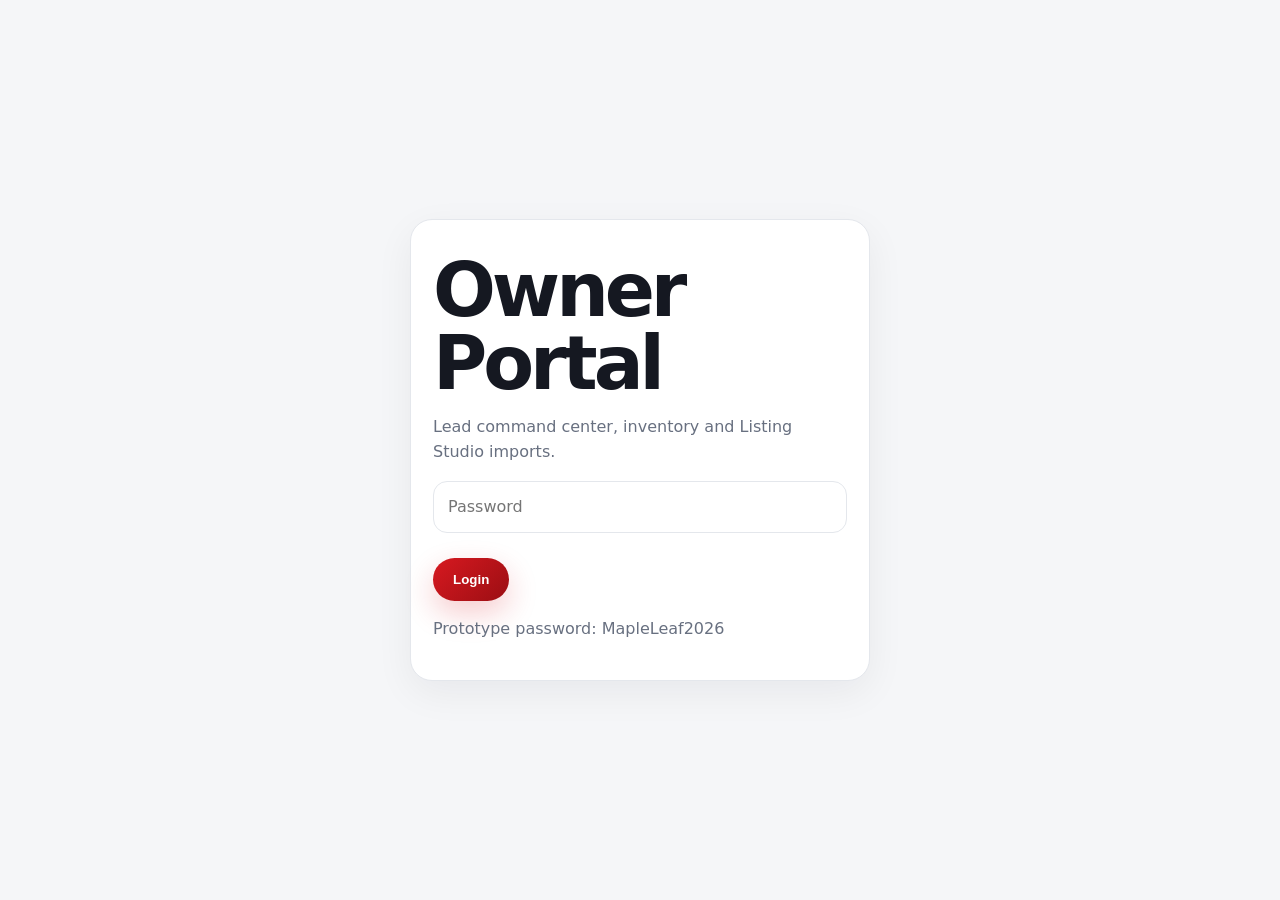
==== admin/index.html @ db5c76f6 "Add files via upload" ====
<!doctype html><html><head><meta name="viewport" content="width=device-width,initial-scale=1"><title>Admin Login</title><link rel="stylesheet" href="../assets/css/styles.css"></head><body><div class="admin-login"><form id="loginForm" class="card" style="width:min(460px,92vw)"><h1>Owner Portal</h1><p class="muted">Lead command center, inventory and Listing Studio imports.</p><input id="password" type="password" placeholder="Password"><br><br><button class="btn">Login</button><p id="msg" class="muted"></p><p class="muted">Prototype password: MapleLeaf2026</p></form></div><script src="../assets/js/admin.js"></script></body></html>
---- assets/css/styles.css ----
:root{--red:#d71920;--red2:#ff4148;--bg:#f5f6f8;--dark:#08090d;--ink:#151821;--muted:#687080;--card:#fff;--line:#e4e7ec;--soft:#f0f2f5;--radius:22px;--shadow:0 20px 60px rgba(16,24,40,.12)}
*{box-sizing:border-box}html{scroll-behavior:smooth}body{margin:0;font-family:Inter,system-ui,-apple-system,Segoe UI,Roboto,Arial,sans-serif;background:var(--bg);color:var(--ink);line-height:1.55}a{text-decoration:none;color:inherit}img{max-width:100%;display:block}.container{width:min(1180px,92vw);margin:auto}
.nav{position:sticky;top:0;z-index:50;background:rgba(255,255,255,.9);backdrop-filter:blur(14px);border-bottom:1px solid var(--line)}.nav-inner{display:flex;align-items:center;justify-content:space-between;gap:18px;padding:12px 0}.brand{display:flex;align-items:center;gap:12px}.brand img{width:56px;height:56px;object-fit:cover;border-radius:15px}.brand strong{font-size:14px;letter-spacing:.12em;text-transform:uppercase}.nav-links{display:flex;align-items:center;gap:18px;font-size:14px;color:#4b5563}.nav-links a:hover{color:var(--red)}.menu{display:none;border:1px solid var(--line);background:white;border-radius:12px;padding:10px 14px}
.btn{display:inline-flex;align-items:center;justify-content:center;gap:8px;border:none;border-radius:999px;background:linear-gradient(135deg,var(--red),#9b0e13);color:white;font-weight:900;padding:14px 20px;box-shadow:0 12px 30px rgba(215,25,32,.22);cursor:pointer}.btn.secondary{background:#111827;box-shadow:none}.btn.light{background:white;color:#111;border:1px solid var(--line);box-shadow:none}.btn.small{padding:9px 13px;font-size:13px}
.hero{background:linear-gradient(135deg,#fff 0%,#f4f6fa 45%,#101218 45%,#050608 100%);padding:56px 0 44px;overflow:hidden}.hero-grid{display:grid;grid-template-columns:1fr 1.12fr;gap:38px;align-items:center}.eyebrow{color:var(--red);font-weight:950;letter-spacing:.16em;text-transform:uppercase;font-size:12px}h1{font-size:clamp(40px,6vw,74px);line-height:.98;margin:12px 0 16px;letter-spacing:-.055em}h2{font-size:clamp(30px,4vw,50px);line-height:1.06;margin:0 0 14px;letter-spacing:-.04em}h3{font-size:21px;margin:0 0 8px}.lead{font-size:clamp(17px,2vw,21px);color:#4b5563}.hero .lead{max-width:620px}.muted{color:var(--muted)}
.search-card{background:white;border:1px solid var(--line);border-radius:28px;padding:18px;box-shadow:var(--shadow);margin-top:24px}.search-row{display:grid;grid-template-columns:1fr 1fr auto;gap:10px}.search-row input,.search-row select,input,select,textarea{width:100%;border:1px solid var(--line);border-radius:14px;padding:13px 14px;font:inherit;background:white;color:#111;outline:none}.search-row input:focus,input:focus,select:focus,textarea:focus{border-color:var(--red);box-shadow:0 0 0 4px rgba(215,25,32,.1)}
.hero-carousel{position:relative;background:#101218;border-radius:34px;padding:18px;box-shadow:var(--shadow);color:white}.carousel-track{display:flex;gap:16px;overflow-x:auto;scroll-snap-type:x mandatory;padding-bottom:8px}.carousel-track::-webkit-scrollbar{height:6px}.carousel-track::-webkit-scrollbar-thumb{background:#4b5563;border-radius:99px}.hero-car{min-width:78%;scroll-snap-align:start;background:#181c25;border-radius:26px;overflow:hidden}.hero-car img{width:100%;height:320px;object-fit:cover}.hero-car-body{padding:18px}.price{font-size:25px;font-weight:950}.pill{display:inline-flex;align-items:center;border-radius:999px;background:rgba(215,25,32,.1);color:var(--red);border:1px solid rgba(215,25,32,.2);padding:6px 10px;font-size:12px;font-weight:900}.hero-carousel .pill{background:rgba(255,255,255,.1);border-color:rgba(255,255,255,.16);color:#fff}
.section{padding:70px 0}.section-head{display:flex;justify-content:space-between;gap:20px;align-items:end;margin-bottom:22px}.grid-3{display:grid;grid-template-columns:repeat(3,1fr);gap:18px}.grid-4{display:grid;grid-template-columns:repeat(4,1fr);gap:16px}.grid-2{display:grid;grid-template-columns:repeat(2,1fr);gap:20px}.card{background:white;border:1px solid var(--line);border-radius:var(--radius);padding:22px;box-shadow:0 12px 38px rgba(16,24,40,.06)}.card:hover{transform:translateY(-3px);transition:.22s;border-color:#f4b4b8}.icon{width:46px;height:46px;border-radius:15px;background:#fff1f2;color:var(--red);display:grid;place-items:center;font-weight:950;margin-bottom:14px}
.inventory-carousel{display:flex;gap:18px;overflow-x:auto;scroll-snap-type:x mandatory;padding:4px 0 16px}.inventory-card{min-width:310px;max-width:310px;scroll-snap-align:start;padding:0;overflow:hidden}.inventory-card img{height:190px;width:100%;object-fit:cover}.vehicle-body{padding:18px}.filters{display:grid;grid-template-columns:2fr repeat(4,1fr);gap:12px;margin:22px 0}.vehicle-grid{display:grid;grid-template-columns:repeat(3,1fr);gap:20px}
.approval-band{background:#0b0d12;color:white;border-radius:34px;padding:34px;display:grid;grid-template-columns:1.1fr .9fr;gap:24px;align-items:center}.approval-band .lead{color:#d6d9df}.check-list{display:grid;grid-template-columns:repeat(2,1fr);gap:10px}.check{background:rgba(255,255,255,.07);border:1px solid rgba(255,255,255,.12);padding:12px;border-radius:14px}.check:before{content:"✓";color:#4ade80;margin-right:8px;font-weight:900}
.form-card{max-width:840px;margin:28px auto;background:white}.progress{height:9px;border-radius:99px;background:#eef0f3;overflow:hidden}.progress span{display:block;height:100%;width:0;background:linear-gradient(90deg,var(--red),#ff7b81);transition:.25s}.step{display:none}.step.active{display:block}.option-grid{display:grid;grid-template-columns:repeat(2,1fr);gap:12px;margin:18px 0}.option{border:1px solid var(--line);border-radius:16px;padding:15px;cursor:pointer;background:white;font-weight:800}.option.selected{border-color:var(--red);background:#fff1f2;color:var(--red)}
.footer{background:#08090d;color:#d6d9df;padding:40px 0}.footer a{color:white}.seo-hidden{position:absolute!important;width:1px!important;height:1px!important;margin:-1px!important;overflow:hidden!important;clip:rect(0,0,0,0)!important;white-space:nowrap!important}
.admin-shell{display:grid;grid-template-columns:270px 1fr;min-height:100vh;background:#f5f6f8}.sidebar{background:#08090d;color:white;padding:24px;position:sticky;top:0;height:100vh}.main{padding:28px}.tabs{display:flex;gap:10px;flex-wrap:wrap;margin:18px 0}.tab{border:1px solid var(--line);background:white;border-radius:999px;padding:10px 14px;cursor:pointer}.tab.active{background:#111827;color:white}.admin-section{display:none}.admin-section.active{display:block}.table{width:100%;border-collapse:collapse;background:white;border-radius:18px;overflow:hidden}.table th,.table td{padding:12px;border-bottom:1px solid var(--line);text-align:left}.table th{font-size:12px;text-transform:uppercase;color:var(--muted)}.kanban{display:grid;grid-template-columns:repeat(4,1fr);gap:14px}.lane{background:white;border:1px solid var(--line);border-radius:18px;padding:14px;min-height:180px}.lead-mini{background:#f6f7f9;border:1px solid var(--line);border-radius:14px;padding:10px;margin:10px 0}.upload-box{border:1px dashed #cbd5e1;border-radius:16px;padding:16px;background:#f8fafc}.media-grid{display:grid;grid-template-columns:repeat(4,1fr);gap:14px}.media-item{background:white;border:1px solid var(--line);border-radius:16px;padding:10px}.media-item img{width:100%;aspect-ratio:1/1;object-fit:cover;border-radius:12px}.admin-login{min-height:100vh;display:grid;place-items:center;padding:30px}
@media(max-width:980px){.hero{background:linear-gradient(180deg,#fff,#f5f6f8)}.hero-grid,.approval-band,.grid-2,.grid-3,.grid-4,.vehicle-grid{grid-template-columns:1fr}.filters,.search-row{grid-template-columns:1fr}.kanban{grid-template-columns:1fr}.media-grid{grid-template-columns:repeat(2,1fr)}.admin-shell{grid-template-columns:1fr}.sidebar{height:auto;position:relative}.nav-links{display:none;position:absolute;top:82px;left:4vw;right:4vw;background:white;border:1px solid var(--line);border-radius:20px;padding:18px;flex-direction:column;align-items:flex-start}.nav-links.open{display:flex}.menu{display:block}.hero-car{min-width:88%}}
@media(max-width:560px){.check-list,.option-grid{grid-template-columns:1fr}.media-grid{grid-template-columns:1fr}h1{font-size:40px}}
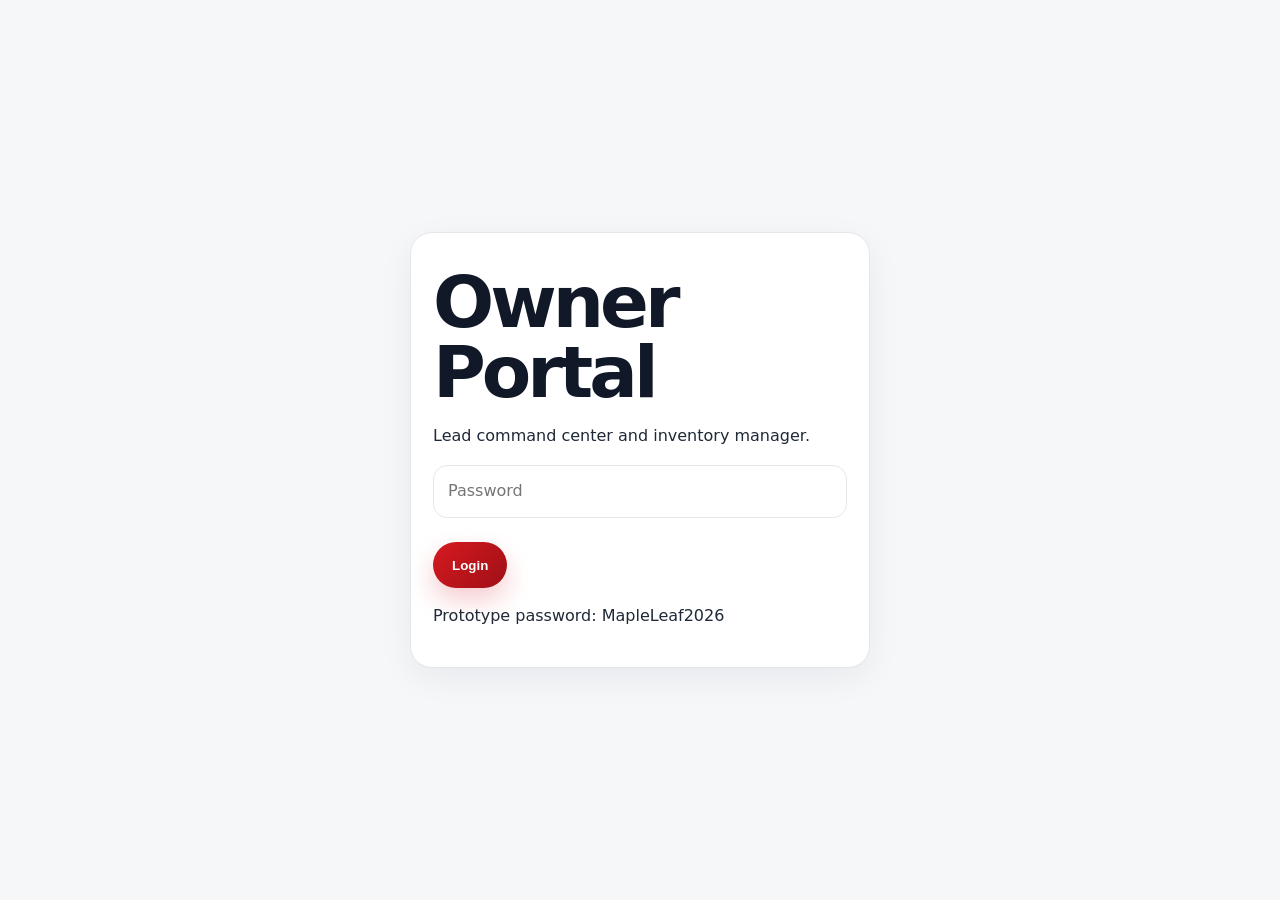
==== commit 050688b6: "Add files via upload" ====
--- a/admin/index.html
+++ b/admin/index.html
@@ -1 +1 @@
-<!doctype html><html><head><meta name="viewport" content="width=device-width,initial-scale=1"><title>Admin Login</title><link rel="stylesheet" href="../assets/css/styles.css"></head><body><div class="admin-login"><form id="loginForm" class="card" style="width:min(460px,92vw)"><h1>Owner Portal</h1><p class="muted">Lead command center, inventory and Listing Studio imports.</p><input id="password" type="password" placeholder="Password"><br><br><button class="btn">Login</button><p id="msg" class="muted"></p><p class="muted">Prototype password: MapleLeaf2026</p></form></div><script src="../assets/js/admin.js"></script></body></html>+<!doctype html><html><head><meta name="viewport" content="width=device-width,initial-scale=1"><title>Admin Login</title><link rel="stylesheet" href="../assets/css/styles.css"></head><body><div class="admin-login"><form id="loginForm" class="card" style="width:min(460px,92vw)"><h1>Owner Portal</h1><p class="muted">Lead command center and inventory manager.</p><input id="password" type="password" placeholder="Password"><br><br><button class="btn">Login</button><p id="msg" class="muted"></p><p class="muted">Prototype password: MapleLeaf2026</p></form></div><script src="../assets/js/admin.js"></script></body></html>
--- a/assets/css/styles.css
+++ b/assets/css/styles.css
@@ -1,16 +1,192 @@
 
-:root{--red:#d71920;--red2:#ff4148;--bg:#f5f6f8;--dark:#08090d;--ink:#151821;--muted:#687080;--card:#fff;--line:#e4e7ec;--soft:#f0f2f5;--radius:22px;--shadow:0 20px 60px rgba(16,24,40,.12)}
-*{box-sizing:border-box}html{scroll-behavior:smooth}body{margin:0;font-family:Inter,system-ui,-apple-system,Segoe UI,Roboto,Arial,sans-serif;background:var(--bg);color:var(--ink);line-height:1.55}a{text-decoration:none;color:inherit}img{max-width:100%;display:block}.container{width:min(1180px,92vw);margin:auto}
-.nav{position:sticky;top:0;z-index:50;background:rgba(255,255,255,.9);backdrop-filter:blur(14px);border-bottom:1px solid var(--line)}.nav-inner{display:flex;align-items:center;justify-content:space-between;gap:18px;padding:12px 0}.brand{display:flex;align-items:center;gap:12px}.brand img{width:56px;height:56px;object-fit:cover;border-radius:15px}.brand strong{font-size:14px;letter-spacing:.12em;text-transform:uppercase}.nav-links{display:flex;align-items:center;gap:18px;font-size:14px;color:#4b5563}.nav-links a:hover{color:var(--red)}.menu{display:none;border:1px solid var(--line);background:white;border-radius:12px;padding:10px 14px}
-.btn{display:inline-flex;align-items:center;justify-content:center;gap:8px;border:none;border-radius:999px;background:linear-gradient(135deg,var(--red),#9b0e13);color:white;font-weight:900;padding:14px 20px;box-shadow:0 12px 30px rgba(215,25,32,.22);cursor:pointer}.btn.secondary{background:#111827;box-shadow:none}.btn.light{background:white;color:#111;border:1px solid var(--line);box-shadow:none}.btn.small{padding:9px 13px;font-size:13px}
-.hero{background:linear-gradient(135deg,#fff 0%,#f4f6fa 45%,#101218 45%,#050608 100%);padding:56px 0 44px;overflow:hidden}.hero-grid{display:grid;grid-template-columns:1fr 1.12fr;gap:38px;align-items:center}.eyebrow{color:var(--red);font-weight:950;letter-spacing:.16em;text-transform:uppercase;font-size:12px}h1{font-size:clamp(40px,6vw,74px);line-height:.98;margin:12px 0 16px;letter-spacing:-.055em}h2{font-size:clamp(30px,4vw,50px);line-height:1.06;margin:0 0 14px;letter-spacing:-.04em}h3{font-size:21px;margin:0 0 8px}.lead{font-size:clamp(17px,2vw,21px);color:#4b5563}.hero .lead{max-width:620px}.muted{color:var(--muted)}
-.search-card{background:white;border:1px solid var(--line);border-radius:28px;padding:18px;box-shadow:var(--shadow);margin-top:24px}.search-row{display:grid;grid-template-columns:1fr 1fr auto;gap:10px}.search-row input,.search-row select,input,select,textarea{width:100%;border:1px solid var(--line);border-radius:14px;padding:13px 14px;font:inherit;background:white;color:#111;outline:none}.search-row input:focus,input:focus,select:focus,textarea:focus{border-color:var(--red);box-shadow:0 0 0 4px rgba(215,25,32,.1)}
-.hero-carousel{position:relative;background:#101218;border-radius:34px;padding:18px;box-shadow:var(--shadow);color:white}.carousel-track{display:flex;gap:16px;overflow-x:auto;scroll-snap-type:x mandatory;padding-bottom:8px}.carousel-track::-webkit-scrollbar{height:6px}.carousel-track::-webkit-scrollbar-thumb{background:#4b5563;border-radius:99px}.hero-car{min-width:78%;scroll-snap-align:start;background:#181c25;border-radius:26px;overflow:hidden}.hero-car img{width:100%;height:320px;object-fit:cover}.hero-car-body{padding:18px}.price{font-size:25px;font-weight:950}.pill{display:inline-flex;align-items:center;border-radius:999px;background:rgba(215,25,32,.1);color:var(--red);border:1px solid rgba(215,25,32,.2);padding:6px 10px;font-size:12px;font-weight:900}.hero-carousel .pill{background:rgba(255,255,255,.1);border-color:rgba(255,255,255,.16);color:#fff}
-.section{padding:70px 0}.section-head{display:flex;justify-content:space-between;gap:20px;align-items:end;margin-bottom:22px}.grid-3{display:grid;grid-template-columns:repeat(3,1fr);gap:18px}.grid-4{display:grid;grid-template-columns:repeat(4,1fr);gap:16px}.grid-2{display:grid;grid-template-columns:repeat(2,1fr);gap:20px}.card{background:white;border:1px solid var(--line);border-radius:var(--radius);padding:22px;box-shadow:0 12px 38px rgba(16,24,40,.06)}.card:hover{transform:translateY(-3px);transition:.22s;border-color:#f4b4b8}.icon{width:46px;height:46px;border-radius:15px;background:#fff1f2;color:var(--red);display:grid;place-items:center;font-weight:950;margin-bottom:14px}
-.inventory-carousel{display:flex;gap:18px;overflow-x:auto;scroll-snap-type:x mandatory;padding:4px 0 16px}.inventory-card{min-width:310px;max-width:310px;scroll-snap-align:start;padding:0;overflow:hidden}.inventory-card img{height:190px;width:100%;object-fit:cover}.vehicle-body{padding:18px}.filters{display:grid;grid-template-columns:2fr repeat(4,1fr);gap:12px;margin:22px 0}.vehicle-grid{display:grid;grid-template-columns:repeat(3,1fr);gap:20px}
-.approval-band{background:#0b0d12;color:white;border-radius:34px;padding:34px;display:grid;grid-template-columns:1.1fr .9fr;gap:24px;align-items:center}.approval-band .lead{color:#d6d9df}.check-list{display:grid;grid-template-columns:repeat(2,1fr);gap:10px}.check{background:rgba(255,255,255,.07);border:1px solid rgba(255,255,255,.12);padding:12px;border-radius:14px}.check:before{content:"✓";color:#4ade80;margin-right:8px;font-weight:900}
-.form-card{max-width:840px;margin:28px auto;background:white}.progress{height:9px;border-radius:99px;background:#eef0f3;overflow:hidden}.progress span{display:block;height:100%;width:0;background:linear-gradient(90deg,var(--red),#ff7b81);transition:.25s}.step{display:none}.step.active{display:block}.option-grid{display:grid;grid-template-columns:repeat(2,1fr);gap:12px;margin:18px 0}.option{border:1px solid var(--line);border-radius:16px;padding:15px;cursor:pointer;background:white;font-weight:800}.option.selected{border-color:var(--red);background:#fff1f2;color:var(--red)}
-.footer{background:#08090d;color:#d6d9df;padding:40px 0}.footer a{color:white}.seo-hidden{position:absolute!important;width:1px!important;height:1px!important;margin:-1px!important;overflow:hidden!important;clip:rect(0,0,0,0)!important;white-space:nowrap!important}
-.admin-shell{display:grid;grid-template-columns:270px 1fr;min-height:100vh;background:#f5f6f8}.sidebar{background:#08090d;color:white;padding:24px;position:sticky;top:0;height:100vh}.main{padding:28px}.tabs{display:flex;gap:10px;flex-wrap:wrap;margin:18px 0}.tab{border:1px solid var(--line);background:white;border-radius:999px;padding:10px 14px;cursor:pointer}.tab.active{background:#111827;color:white}.admin-section{display:none}.admin-section.active{display:block}.table{width:100%;border-collapse:collapse;background:white;border-radius:18px;overflow:hidden}.table th,.table td{padding:12px;border-bottom:1px solid var(--line);text-align:left}.table th{font-size:12px;text-transform:uppercase;color:var(--muted)}.kanban{display:grid;grid-template-columns:repeat(4,1fr);gap:14px}.lane{background:white;border:1px solid var(--line);border-radius:18px;padding:14px;min-height:180px}.lead-mini{background:#f6f7f9;border:1px solid var(--line);border-radius:14px;padding:10px;margin:10px 0}.upload-box{border:1px dashed #cbd5e1;border-radius:16px;padding:16px;background:#f8fafc}.media-grid{display:grid;grid-template-columns:repeat(4,1fr);gap:14px}.media-item{background:white;border:1px solid var(--line);border-radius:16px;padding:10px}.media-item img{width:100%;aspect-ratio:1/1;object-fit:cover;border-radius:12px}.admin-login{min-height:100vh;display:grid;place-items:center;padding:30px}
-@media(max-width:980px){.hero{background:linear-gradient(180deg,#fff,#f5f6f8)}.hero-grid,.approval-band,.grid-2,.grid-3,.grid-4,.vehicle-grid{grid-template-columns:1fr}.filters,.search-row{grid-template-columns:1fr}.kanban{grid-template-columns:1fr}.media-grid{grid-template-columns:repeat(2,1fr)}.admin-shell{grid-template-columns:1fr}.sidebar{height:auto;position:relative}.nav-links{display:none;position:absolute;top:82px;left:4vw;right:4vw;background:white;border:1px solid var(--line);border-radius:20px;padding:18px;flex-direction:column;align-items:flex-start}.nav-links.open{display:flex}.menu{display:block}.hero-car{min-width:88%}}
-@media(max-width:560px){.check-list,.option-grid{grid-template-columns:1fr}.media-grid{grid-template-columns:1fr}h1{font-size:40px}}
+:root{
+  --red:#d71920;
+  --red-dark:#9e1016;
+  --ink:#111827;
+  --text:#1f2937;
+  --muted:#667085;
+  --bg:#f6f7f9;
+  --card:#ffffff;
+  --line:#e5e7eb;
+  --dark:#08090d;
+  --soft:#f1f3f6;
+  --radius:22px;
+  --shadow:0 16px 45px rgba(16,24,40,.10);
+}
+*{box-sizing:border-box}
+html{scroll-behavior:smooth}
+body{
+  margin:0;
+  font-family:Inter,system-ui,-apple-system,Segoe UI,Roboto,Arial,sans-serif;
+  background:var(--bg);
+  color:var(--text);
+  line-height:1.55;
+  padding-bottom:0;
+}
+a{text-decoration:none;color:inherit}
+img{max-width:100%;display:block}
+.container{width:min(1180px,92vw);margin:auto}
+.nav{
+  position:sticky;top:0;z-index:50;
+  background:rgba(255,255,255,.92);
+  backdrop-filter:blur(16px);
+  border-bottom:1px solid var(--line);
+}
+.nav-inner{display:flex;align-items:center;justify-content:space-between;gap:16px;padding:10px 0}
+.brand{display:flex;align-items:center;gap:12px;min-width:0}
+.brand img{width:54px;height:54px;border-radius:14px;object-fit:cover}
+.brand strong{font-size:14px;letter-spacing:.12em;text-transform:uppercase;white-space:nowrap}
+.nav-links{display:flex;align-items:center;gap:18px;color:#4b5563;font-size:14px}
+.nav-links a:hover{color:var(--red)}
+.menu-btn{display:none;border:1px solid var(--line);background:#fff;border-radius:12px;padding:10px 12px;font-weight:800}
+.btn{
+  display:inline-flex;align-items:center;justify-content:center;gap:8px;
+  border:0;border-radius:999px;
+  background:linear-gradient(135deg,var(--red),var(--red-dark));
+  color:white;font-weight:900;padding:13px 19px;
+  box-shadow:0 12px 26px rgba(215,25,32,.22);
+  cursor:pointer;
+  min-height:46px;
+}
+.btn.dark{background:#111827;box-shadow:none}
+.btn.light{background:#fff;color:#111827;border:1px solid var(--line);box-shadow:none}
+.btn.small{min-height:38px;padding:9px 13px;font-size:13px}
+.hero{
+  background:
+    radial-gradient(circle at 10% 0%, rgba(215,25,32,.12), transparent 30%),
+    linear-gradient(135deg,#fff 0%,#f7f8fb 50%,#101218 50%,#050608 100%);
+  padding:48px 0 38px;
+  overflow:hidden;
+}
+.hero-grid{display:grid;grid-template-columns:.9fr 1.1fr;gap:36px;align-items:center}
+.eyebrow{color:var(--red);font-weight:950;letter-spacing:.16em;text-transform:uppercase;font-size:12px}
+h1{font-size:clamp(38px,5.7vw,72px);line-height:.98;letter-spacing:-.055em;margin:12px 0 16px;color:var(--ink)}
+h2{font-size:clamp(28px,4vw,48px);line-height:1.06;letter-spacing:-.04em;margin:0 0 12px;color:var(--ink)}
+h3{font-size:21px;margin:0 0 8px;color:var(--ink)}
+.lead{font-size:clamp(16px,2vw,21px);color:#4b5563;max-width:680px}
+.hero-actions{display:flex;gap:12px;flex-wrap:wrap;margin:20px 0}
+.quick-search{
+  background:#fff;border:1px solid var(--line);border-radius:24px;padding:16px;
+  box-shadow:var(--shadow);margin-top:22px;
+}
+.search-row{display:grid;grid-template-columns:1fr 1fr auto;gap:10px}
+input,select,textarea{
+  width:100%;
+  border:1px solid var(--line);
+  background:#fff;
+  border-radius:14px;
+  padding:13px 14px;
+  font:inherit;color:#111827;outline:none;
+}
+input:focus,select:focus,textarea:focus{border-color:var(--red);box-shadow:0 0 0 4px rgba(215,25,32,.10)}
+.hero-showcase{
+  background:#0b0d12;
+  color:white;
+  border-radius:32px;
+  padding:16px;
+  box-shadow:0 25px 80px rgba(0,0,0,.25);
+}
+.hero-showcase h3,.hero-showcase .price{color:white}
+.hero-scroll{
+  display:flex;gap:14px;overflow-x:auto;scroll-snap-type:x mandatory;
+  padding-bottom:8px;
+}
+.hero-scroll::-webkit-scrollbar,.inventory-scroll::-webkit-scrollbar{height:6px}
+.hero-scroll::-webkit-scrollbar-thumb,.inventory-scroll::-webkit-scrollbar-thumb{background:#9ca3af;border-radius:99px}
+.hero-car{min-width:78%;scroll-snap-align:start;background:#171b24;border-radius:24px;overflow:hidden}
+.hero-car img{height:320px;width:100%;object-fit:cover}
+.hero-car-body{padding:17px}
+.pill{
+  display:inline-flex;align-items:center;gap:6px;
+  border:1px solid rgba(215,25,32,.25);
+  background:#fff1f2;color:var(--red);
+  border-radius:999px;padding:5px 10px;font-size:12px;font-weight:900;
+}
+.hero-showcase .pill{background:rgba(255,255,255,.10);border-color:rgba(255,255,255,.16);color:#fff}
+.price{font-size:25px;font-weight:950;color:#111827}
+.section{padding:68px 0}
+.section-head{display:flex;align-items:end;justify-content:space-between;gap:20px;margin-bottom:22px}
+.card{
+  background:#fff;border:1px solid var(--line);border-radius:var(--radius);
+  padding:22px;box-shadow:0 10px 34px rgba(16,24,40,.06);
+}
+.grid-2{display:grid;grid-template-columns:repeat(2,1fr);gap:20px}
+.grid-3{display:grid;grid-template-columns:repeat(3,1fr);gap:18px}
+.grid-4{display:grid;grid-template-columns:repeat(4,1fr);gap:16px}
+.inventory-scroll{display:flex;gap:18px;overflow-x:auto;scroll-snap-type:x mandatory;padding:3px 0 18px}
+.vehicle-card{min-width:305px;max-width:305px;scroll-snap-align:start;padding:0;overflow:hidden}
+.vehicle-card img{height:190px;width:100%;object-fit:cover}
+.vehicle-body{padding:18px}
+.vehicle-meta{display:flex;justify-content:space-between;gap:10px;color:var(--muted);font-size:14px}
+.vehicle-actions{display:grid;grid-template-columns:1fr 1fr;gap:10px;margin-top:14px}
+.approval-band{
+  background:#090b10;color:white;border-radius:34px;padding:34px;
+  display:grid;grid-template-columns:1fr 1fr;gap:24px;align-items:center;
+  box-shadow:0 18px 55px rgba(0,0,0,.18);
+}
+.approval-band h2{color:white}.approval-band .lead{color:#d1d5db}
+.check-grid{display:grid;grid-template-columns:repeat(2,1fr);gap:10px}
+.check{background:rgba(255,255,255,.075);border:1px solid rgba(255,255,255,.13);border-radius:14px;padding:12px;font-weight:800}
+.check:before{content:"✓";color:#4ade80;margin-right:8px}
+.icon{width:46px;height:46px;border-radius:16px;background:#fff1f2;color:var(--red);display:grid;place-items:center;font-weight:950;margin-bottom:14px}
+.filters{display:grid;grid-template-columns:2fr repeat(4,1fr);gap:12px;margin:24px 0}
+.inventory-grid{display:grid;grid-template-columns:repeat(3,1fr);gap:20px}
+.form-card{max-width:820px;margin:28px auto}
+.progress{height:9px;border-radius:999px;background:#eef0f3;overflow:hidden}
+.progress span{display:block;height:100%;width:0;background:linear-gradient(90deg,var(--red),#ff7a80);transition:.25s}
+.step{display:none}.step.active{display:block}
+.option-grid{display:grid;grid-template-columns:repeat(2,1fr);gap:12px;margin:18px 0}
+.option{border:1px solid var(--line);border-radius:16px;padding:16px;background:#fff;font-weight:850;cursor:pointer;min-height:58px}
+.option.selected{background:#fff1f2;color:var(--red);border-color:var(--red)}
+.review-stars{color:#f59e0b;font-weight:950;letter-spacing:.08em}
+.footer{background:#08090d;color:#d1d5db;padding:42px 0 92px}
+.footer a{color:white}
+.sticky-mobile{
+  display:none;
+  position:fixed;left:0;right:0;bottom:0;z-index:80;
+  background:#fff;border-top:1px solid var(--line);
+  padding:9px 10px calc(9px + env(safe-area-inset-bottom));
+  box-shadow:0 -10px 30px rgba(16,24,40,.12);
+}
+.sticky-mobile .bar{display:grid;grid-template-columns:1fr 1fr 1fr;gap:8px}
+.sticky-mobile a{border-radius:14px;padding:10px 8px;text-align:center;font-size:13px;font-weight:900;background:#f3f4f6}
+.sticky-mobile a.primary{background:var(--red);color:white}
+.seo-hidden{position:absolute!important;width:1px!important;height:1px!important;overflow:hidden!important;clip:rect(0,0,0,0)!important;white-space:nowrap!important}
+.admin-shell{display:grid;grid-template-columns:270px 1fr;min-height:100vh}.sidebar{background:#08090d;color:white;padding:24px;position:sticky;top:0;height:100vh}.main{padding:28px}.tabs{display:flex;gap:10px;flex-wrap:wrap;margin:18px 0}.tab{border:1px solid var(--line);background:#fff;border-radius:999px;padding:10px 14px;cursor:pointer}.tab.active{background:#111827;color:white}.admin-section{display:none}.admin-section.active{display:block}.table{width:100%;border-collapse:collapse;background:white;border-radius:18px;overflow:hidden}.table th,.table td{padding:12px;border-bottom:1px solid var(--line);text-align:left}.table th{font-size:12px;text-transform:uppercase;color:var(--muted)}.kanban{display:grid;grid-template-columns:repeat(4,1fr);gap:14px}.lane{background:white;border:1px solid var(--line);border-radius:18px;padding:14px;min-height:180px}.lead-mini{background:#f6f7f9;border:1px solid var(--line);border-radius:14px;padding:10px;margin:10px 0}.upload-box{border:1px dashed #cbd5e1;border-radius:16px;padding:16px;background:#f8fafc}.admin-login{min-height:100vh;display:grid;place-items:center;padding:30px}
+@media(max-width:980px){
+  body{padding-bottom:74px}
+  .hero{background:linear-gradient(180deg,#fff,#f6f7f9);padding:22px 0 32px}
+  .hero-grid{display:flex;flex-direction:column-reverse;gap:22px}
+  .hero-showcase{width:100%;border-radius:24px;padding:10px}
+  .hero-car{min-width:86%}
+  .hero-car img{height:220px}
+  h1{font-size:39px}
+  .lead{font-size:16px}
+  .quick-search{margin-top:16px;border-radius:20px;padding:13px}
+  .search-row,.grid-2,.grid-3,.grid-4,.approval-band,.filters,.inventory-grid{grid-template-columns:1fr}
+  .section{padding:44px 0}
+  .section-head{align-items:flex-start;flex-direction:column}
+  .inventory-scroll{margin-left:4vw;padding-left:0}
+  .container .inventory-scroll{width:96vw}
+  .vehicle-card{min-width:82vw;max-width:82vw}
+  .vehicle-card img{height:205px}
+  .approval-band{border-radius:24px;padding:24px}
+  .check-grid,.option-grid{grid-template-columns:1fr}
+  .nav-links{display:none;position:absolute;left:4vw;right:4vw;top:76px;background:white;border:1px solid var(--line);border-radius:18px;padding:16px;flex-direction:column;align-items:flex-start;box-shadow:var(--shadow)}
+  .nav-links.open{display:flex}
+  .menu-btn{display:block}
+  .brand img{width:48px;height:48px}
+  .brand strong{font-size:12px}
+  .nav .btn.small{display:none}
+  .sticky-mobile{display:block}
+  .admin-shell{grid-template-columns:1fr}.sidebar{height:auto;position:relative}.kanban{grid-template-columns:1fr}
+}
+@media(max-width:540px){
+  .container{width:min(100% - 28px,1180px)}
+  h1{font-size:36px}
+  h2{font-size:29px}
+  .hero-actions{display:grid;grid-template-columns:1fr 1fr}
+  .hero-actions .btn{padding:12px 10px}
+  .quick-search .muted{font-size:13px}
+  .vehicle-actions{grid-template-columns:1fr}
+}
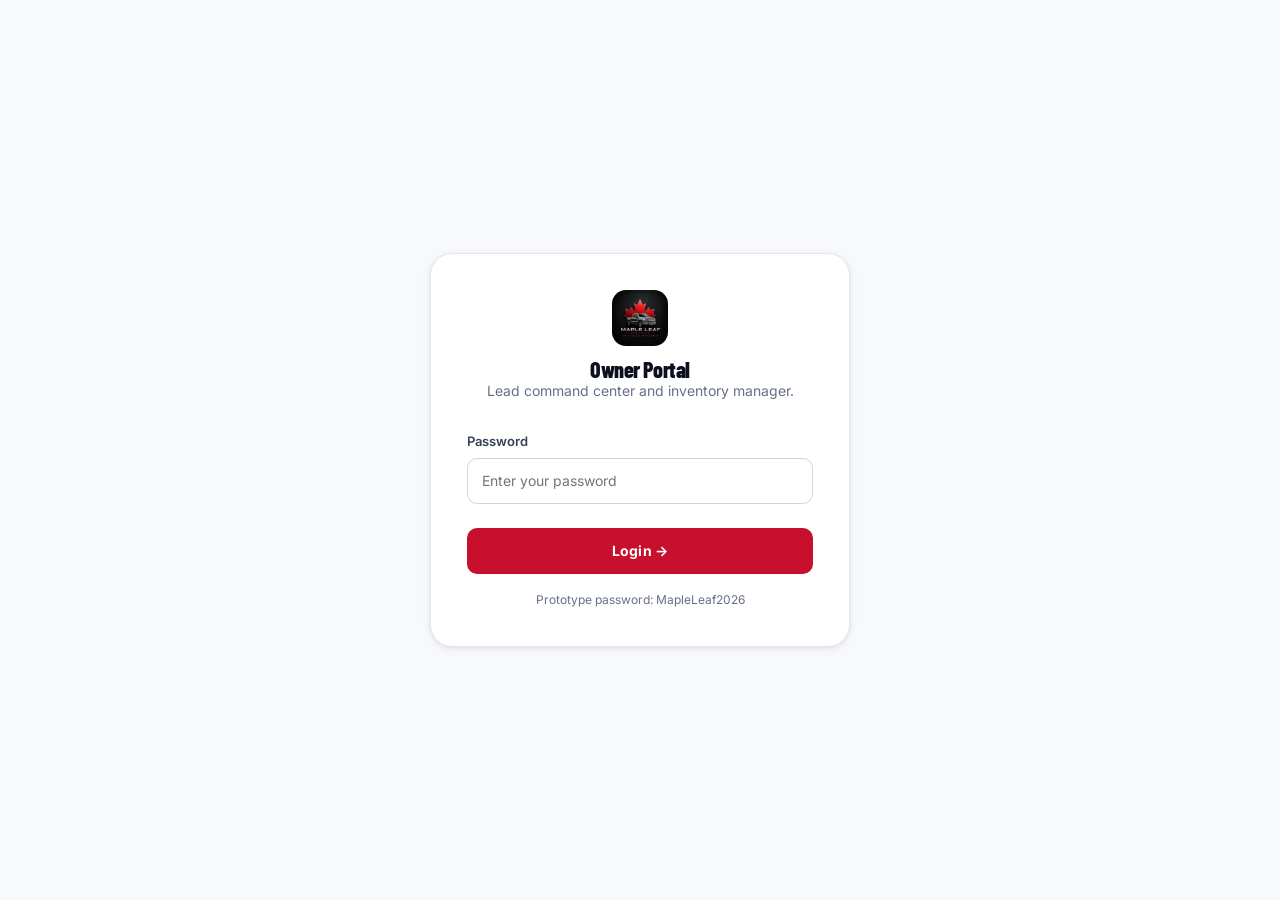
==== commit 8b187513: "Add files via upload" ====
--- a/admin/index.html
+++ b/admin/index.html
@@ -1 +1,29 @@
-<!doctype html><html><head><meta name="viewport" content="width=device-width,initial-scale=1"><title>Admin Login</title><link rel="stylesheet" href="../assets/css/styles.css"></head><body><div class="admin-login"><form id="loginForm" class="card" style="width:min(460px,92vw)"><h1>Owner Portal</h1><p class="muted">Lead command center and inventory manager.</p><input id="password" type="password" placeholder="Password"><br><br><button class="btn">Login</button><p id="msg" class="muted"></p><p class="muted">Prototype password: MapleLeaf2026</p></form></div><script src="../assets/js/admin.js"></script></body></html>+<!doctype html>
+<html lang="en">
+<head>
+<meta charset="utf-8">
+<meta name="viewport" content="width=device-width,initial-scale=1">
+<title>Admin Login | Maple Leaf Motors</title>
+<link rel="stylesheet" href="../assets/css/styles.css">
+<link rel="icon" href="../assets/images/maple-leaf-motors-logo.png">
+</head>
+<body>
+<div class="admin-login">
+  <form id="loginForm" class="card" style="width:min(420px,92vw);padding:36px;">
+    <div style="text-align:center;margin-bottom:28px;">
+      <img src="../assets/images/maple-leaf-motors-logo.png" alt="Maple Leaf Motors" style="width:56px;height:56px;object-fit:contain;border-radius:14px;margin:0 auto 12px;">
+      <h2 style="font-size:22px;">Owner Portal</h2>
+      <p class="muted" style="font-size:14px;font-family:var(--font-ui);">Lead command center and inventory manager.</p>
+    </div>
+    <div class="form-group">
+      <label>Password</label>
+      <input id="password" type="password" placeholder="Enter your password">
+    </div>
+    <button class="btn btn-full" style="margin-top:8px;">Login →</button>
+    <p id="msg" class="muted" style="margin-top:12px;font-size:13px;font-family:var(--font-ui);text-align:center;"></p>
+    <p class="muted" style="margin-top:16px;font-size:12px;text-align:center;font-family:var(--font-ui);">Prototype password: MapleLeaf2026</p>
+  </form>
+</div>
+<script src="../assets/js/admin.js"></script>
+</body>
+</html>
--- a/assets/css/styles.css
+++ b/assets/css/styles.css
@@ -1,192 +1,1189 @@
-
-:root{
-  --red:#d71920;
-  --red-dark:#9e1016;
-  --ink:#111827;
-  --text:#1f2937;
-  --muted:#667085;
-  --bg:#f6f7f9;
-  --card:#ffffff;
-  --line:#e5e7eb;
-  --dark:#08090d;
-  --soft:#f1f3f6;
-  --radius:22px;
-  --shadow:0 16px 45px rgba(16,24,40,.10);
-}
-*{box-sizing:border-box}
-html{scroll-behavior:smooth}
-body{
-  margin:0;
-  font-family:Inter,system-ui,-apple-system,Segoe UI,Roboto,Arial,sans-serif;
-  background:var(--bg);
-  color:var(--text);
-  line-height:1.55;
-  padding-bottom:0;
-}
-a{text-decoration:none;color:inherit}
-img{max-width:100%;display:block}
-.container{width:min(1180px,92vw);margin:auto}
-.nav{
-  position:sticky;top:0;z-index:50;
-  background:rgba(255,255,255,.92);
-  backdrop-filter:blur(16px);
-  border-bottom:1px solid var(--line);
-}
-.nav-inner{display:flex;align-items:center;justify-content:space-between;gap:16px;padding:10px 0}
-.brand{display:flex;align-items:center;gap:12px;min-width:0}
-.brand img{width:54px;height:54px;border-radius:14px;object-fit:cover}
-.brand strong{font-size:14px;letter-spacing:.12em;text-transform:uppercase;white-space:nowrap}
-.nav-links{display:flex;align-items:center;gap:18px;color:#4b5563;font-size:14px}
-.nav-links a:hover{color:var(--red)}
-.menu-btn{display:none;border:1px solid var(--line);background:#fff;border-radius:12px;padding:10px 12px;font-weight:800}
-.btn{
-  display:inline-flex;align-items:center;justify-content:center;gap:8px;
-  border:0;border-radius:999px;
-  background:linear-gradient(135deg,var(--red),var(--red-dark));
-  color:white;font-weight:900;padding:13px 19px;
-  box-shadow:0 12px 26px rgba(215,25,32,.22);
-  cursor:pointer;
-  min-height:46px;
-}
-.btn.dark{background:#111827;box-shadow:none}
-.btn.light{background:#fff;color:#111827;border:1px solid var(--line);box-shadow:none}
-.btn.small{min-height:38px;padding:9px 13px;font-size:13px}
-.hero{
-  background:
-    radial-gradient(circle at 10% 0%, rgba(215,25,32,.12), transparent 30%),
-    linear-gradient(135deg,#fff 0%,#f7f8fb 50%,#101218 50%,#050608 100%);
-  padding:48px 0 38px;
-  overflow:hidden;
-}
-.hero-grid{display:grid;grid-template-columns:.9fr 1.1fr;gap:36px;align-items:center}
-.eyebrow{color:var(--red);font-weight:950;letter-spacing:.16em;text-transform:uppercase;font-size:12px}
-h1{font-size:clamp(38px,5.7vw,72px);line-height:.98;letter-spacing:-.055em;margin:12px 0 16px;color:var(--ink)}
-h2{font-size:clamp(28px,4vw,48px);line-height:1.06;letter-spacing:-.04em;margin:0 0 12px;color:var(--ink)}
-h3{font-size:21px;margin:0 0 8px;color:var(--ink)}
-.lead{font-size:clamp(16px,2vw,21px);color:#4b5563;max-width:680px}
-.hero-actions{display:flex;gap:12px;flex-wrap:wrap;margin:20px 0}
-.quick-search{
-  background:#fff;border:1px solid var(--line);border-radius:24px;padding:16px;
-  box-shadow:var(--shadow);margin-top:22px;
-}
-.search-row{display:grid;grid-template-columns:1fr 1fr auto;gap:10px}
-input,select,textarea{
-  width:100%;
-  border:1px solid var(--line);
-  background:#fff;
-  border-radius:14px;
-  padding:13px 14px;
-  font:inherit;color:#111827;outline:none;
-}
-input:focus,select:focus,textarea:focus{border-color:var(--red);box-shadow:0 0 0 4px rgba(215,25,32,.10)}
-.hero-showcase{
-  background:#0b0d12;
-  color:white;
-  border-radius:32px;
-  padding:16px;
-  box-shadow:0 25px 80px rgba(0,0,0,.25);
-}
-.hero-showcase h3,.hero-showcase .price{color:white}
-.hero-scroll{
-  display:flex;gap:14px;overflow-x:auto;scroll-snap-type:x mandatory;
-  padding-bottom:8px;
-}
-.hero-scroll::-webkit-scrollbar,.inventory-scroll::-webkit-scrollbar{height:6px}
-.hero-scroll::-webkit-scrollbar-thumb,.inventory-scroll::-webkit-scrollbar-thumb{background:#9ca3af;border-radius:99px}
-.hero-car{min-width:78%;scroll-snap-align:start;background:#171b24;border-radius:24px;overflow:hidden}
-.hero-car img{height:320px;width:100%;object-fit:cover}
-.hero-car-body{padding:17px}
-.pill{
-  display:inline-flex;align-items:center;gap:6px;
-  border:1px solid rgba(215,25,32,.25);
-  background:#fff1f2;color:var(--red);
-  border-radius:999px;padding:5px 10px;font-size:12px;font-weight:900;
-}
-.hero-showcase .pill{background:rgba(255,255,255,.10);border-color:rgba(255,255,255,.16);color:#fff}
-.price{font-size:25px;font-weight:950;color:#111827}
-.section{padding:68px 0}
-.section-head{display:flex;align-items:end;justify-content:space-between;gap:20px;margin-bottom:22px}
-.card{
-  background:#fff;border:1px solid var(--line);border-radius:var(--radius);
-  padding:22px;box-shadow:0 10px 34px rgba(16,24,40,.06);
-}
-.grid-2{display:grid;grid-template-columns:repeat(2,1fr);gap:20px}
-.grid-3{display:grid;grid-template-columns:repeat(3,1fr);gap:18px}
-.grid-4{display:grid;grid-template-columns:repeat(4,1fr);gap:16px}
-.inventory-scroll{display:flex;gap:18px;overflow-x:auto;scroll-snap-type:x mandatory;padding:3px 0 18px}
-.vehicle-card{min-width:305px;max-width:305px;scroll-snap-align:start;padding:0;overflow:hidden}
-.vehicle-card img{height:190px;width:100%;object-fit:cover}
-.vehicle-body{padding:18px}
-.vehicle-meta{display:flex;justify-content:space-between;gap:10px;color:var(--muted);font-size:14px}
-.vehicle-actions{display:grid;grid-template-columns:1fr 1fr;gap:10px;margin-top:14px}
-.approval-band{
-  background:#090b10;color:white;border-radius:34px;padding:34px;
-  display:grid;grid-template-columns:1fr 1fr;gap:24px;align-items:center;
-  box-shadow:0 18px 55px rgba(0,0,0,.18);
-}
-.approval-band h2{color:white}.approval-band .lead{color:#d1d5db}
-.check-grid{display:grid;grid-template-columns:repeat(2,1fr);gap:10px}
-.check{background:rgba(255,255,255,.075);border:1px solid rgba(255,255,255,.13);border-radius:14px;padding:12px;font-weight:800}
-.check:before{content:"✓";color:#4ade80;margin-right:8px}
-.icon{width:46px;height:46px;border-radius:16px;background:#fff1f2;color:var(--red);display:grid;place-items:center;font-weight:950;margin-bottom:14px}
-.filters{display:grid;grid-template-columns:2fr repeat(4,1fr);gap:12px;margin:24px 0}
-.inventory-grid{display:grid;grid-template-columns:repeat(3,1fr);gap:20px}
-.form-card{max-width:820px;margin:28px auto}
-.progress{height:9px;border-radius:999px;background:#eef0f3;overflow:hidden}
-.progress span{display:block;height:100%;width:0;background:linear-gradient(90deg,var(--red),#ff7a80);transition:.25s}
-.step{display:none}.step.active{display:block}
-.option-grid{display:grid;grid-template-columns:repeat(2,1fr);gap:12px;margin:18px 0}
-.option{border:1px solid var(--line);border-radius:16px;padding:16px;background:#fff;font-weight:850;cursor:pointer;min-height:58px}
-.option.selected{background:#fff1f2;color:var(--red);border-color:var(--red)}
-.review-stars{color:#f59e0b;font-weight:950;letter-spacing:.08em}
-.footer{background:#08090d;color:#d1d5db;padding:42px 0 92px}
-.footer a{color:white}
-.sticky-mobile{
-  display:none;
-  position:fixed;left:0;right:0;bottom:0;z-index:80;
-  background:#fff;border-top:1px solid var(--line);
-  padding:9px 10px calc(9px + env(safe-area-inset-bottom));
-  box-shadow:0 -10px 30px rgba(16,24,40,.12);
-}
-.sticky-mobile .bar{display:grid;grid-template-columns:1fr 1fr 1fr;gap:8px}
-.sticky-mobile a{border-radius:14px;padding:10px 8px;text-align:center;font-size:13px;font-weight:900;background:#f3f4f6}
-.sticky-mobile a.primary{background:var(--red);color:white}
-.seo-hidden{position:absolute!important;width:1px!important;height:1px!important;overflow:hidden!important;clip:rect(0,0,0,0)!important;white-space:nowrap!important}
-.admin-shell{display:grid;grid-template-columns:270px 1fr;min-height:100vh}.sidebar{background:#08090d;color:white;padding:24px;position:sticky;top:0;height:100vh}.main{padding:28px}.tabs{display:flex;gap:10px;flex-wrap:wrap;margin:18px 0}.tab{border:1px solid var(--line);background:#fff;border-radius:999px;padding:10px 14px;cursor:pointer}.tab.active{background:#111827;color:white}.admin-section{display:none}.admin-section.active{display:block}.table{width:100%;border-collapse:collapse;background:white;border-radius:18px;overflow:hidden}.table th,.table td{padding:12px;border-bottom:1px solid var(--line);text-align:left}.table th{font-size:12px;text-transform:uppercase;color:var(--muted)}.kanban{display:grid;grid-template-columns:repeat(4,1fr);gap:14px}.lane{background:white;border:1px solid var(--line);border-radius:18px;padding:14px;min-height:180px}.lead-mini{background:#f6f7f9;border:1px solid var(--line);border-radius:14px;padding:10px;margin:10px 0}.upload-box{border:1px dashed #cbd5e1;border-radius:16px;padding:16px;background:#f8fafc}.admin-login{min-height:100vh;display:grid;place-items:center;padding:30px}
-@media(max-width:980px){
-  body{padding-bottom:74px}
-  .hero{background:linear-gradient(180deg,#fff,#f6f7f9);padding:22px 0 32px}
-  .hero-grid{display:flex;flex-direction:column-reverse;gap:22px}
-  .hero-showcase{width:100%;border-radius:24px;padding:10px}
-  .hero-car{min-width:86%}
-  .hero-car img{height:220px}
-  h1{font-size:39px}
-  .lead{font-size:16px}
-  .quick-search{margin-top:16px;border-radius:20px;padding:13px}
-  .search-row,.grid-2,.grid-3,.grid-4,.approval-band,.filters,.inventory-grid{grid-template-columns:1fr}
-  .section{padding:44px 0}
-  .section-head{align-items:flex-start;flex-direction:column}
-  .inventory-scroll{margin-left:4vw;padding-left:0}
-  .container .inventory-scroll{width:96vw}
-  .vehicle-card{min-width:82vw;max-width:82vw}
-  .vehicle-card img{height:205px}
-  .approval-band{border-radius:24px;padding:24px}
-  .check-grid,.option-grid{grid-template-columns:1fr}
-  .nav-links{display:none;position:absolute;left:4vw;right:4vw;top:76px;background:white;border:1px solid var(--line);border-radius:18px;padding:16px;flex-direction:column;align-items:flex-start;box-shadow:var(--shadow)}
-  .nav-links.open{display:flex}
-  .menu-btn{display:block}
-  .brand img{width:48px;height:48px}
-  .brand strong{font-size:12px}
-  .nav .btn.small{display:none}
-  .sticky-mobile{display:block}
-  .admin-shell{grid-template-columns:1fr}.sidebar{height:auto;position:relative}.kanban{grid-template-columns:1fr}
-}
-@media(max-width:540px){
-  .container{width:min(100% - 28px,1180px)}
-  h1{font-size:36px}
-  h2{font-size:29px}
-  .hero-actions{display:grid;grid-template-columns:1fr 1fr}
-  .hero-actions .btn{padding:12px 10px}
-  .quick-search .muted{font-size:13px}
-  .vehicle-actions{grid-template-columns:1fr}
-}
+/* =============================================
+   MAPLE LEAF MOTORS — Premium Automotive CSS v8
+   ============================================= */
+@import url('https://fonts.googleapis.com/css2?family=Barlow:wght@400;500;600;700;800;900&family=Barlow+Condensed:wght@600;700;800;900&family=Inter:wght@400;500;600;700&display=swap');
+
+:root {
+  --brand: #c8102e;
+  --brand-2: #9b0c22;
+  --brand-glow: rgba(200,16,46,.18);
+  --brand-subtle: rgba(200,16,46,.08);
+  --ink: #0c111d;
+  --ink-2: #1d2939;
+  --text: #344054;
+  --muted: #667085;
+  --muted-2: #98a2b3;
+  --line: #e4e7ec;
+  --line-2: #d0d5dd;
+  --bg: #f8f9fc;
+  --bg-2: #f0f2f7;
+  --panel: #ffffff;
+  --dark: #060912;
+  --dark-2: #0e1422;
+  --dark-3: #171e30;
+  --shadow-xs: 0 1px 3px rgba(16,24,40,.06), 0 1px 2px rgba(16,24,40,.04);
+  --shadow-sm: 0 2px 8px rgba(16,24,40,.07), 0 1px 3px rgba(16,24,40,.05);
+  --shadow-md: 0 8px 24px rgba(16,24,40,.10), 0 2px 8px rgba(16,24,40,.06);
+  --shadow-lg: 0 24px 64px rgba(16,24,40,.14), 0 8px 24px rgba(16,24,40,.08);
+  --shadow-xl: 0 40px 96px rgba(16,24,40,.18), 0 16px 40px rgba(16,24,40,.10);
+  --radius: 14px;
+  --radius-lg: 22px;
+  --radius-xl: 30px;
+  --max: 1200px;
+  --font-display: 'Barlow Condensed', 'Barlow', sans-serif;
+  --font-body: 'Barlow', 'Inter', sans-serif;
+  --font-ui: 'Inter', sans-serif;
+}
+
+/* ── Reset & Base ── */
+*, *::before, *::after { box-sizing: border-box; }
+html { scroll-behavior: smooth; -webkit-text-size-adjust: 100%; }
+body {
+  margin: 0;
+  font-family: var(--font-body);
+  color: var(--text);
+  background: var(--bg);
+  line-height: 1.6;
+  -webkit-font-smoothing: antialiased;
+  -moz-osx-font-smoothing: grayscale;
+}
+a { text-decoration: none; color: inherit; }
+img { display: block; max-width: 100%; }
+button, input, select, textarea { font: inherit; }
+p { margin: 0 0 1em; }
+p:last-child { margin-bottom: 0; }
+
+/* ── Layout ── */
+.container { width: min(var(--max), calc(100% - 40px)); margin-inline: auto; }
+.muted { color: var(--muted); }
+
+/* ── Navigation ── */
+.nav {
+  position: sticky;
+  top: 0;
+  z-index: 200;
+  background: rgba(255,255,255,.96);
+  backdrop-filter: saturate(180%) blur(20px);
+  -webkit-backdrop-filter: saturate(180%) blur(20px);
+  border-bottom: 1px solid var(--line);
+  box-shadow: 0 1px 0 rgba(16,24,40,.04);
+}
+.nav-inner {
+  min-height: 72px;
+  display: flex;
+  align-items: center;
+  justify-content: space-between;
+  gap: 24px;
+}
+.brand { display: flex; align-items: center; gap: 13px; min-width: 0; flex-shrink: 0; }
+.brand img {
+  width: 48px;
+  height: 48px;
+  object-fit: contain;
+  border-radius: 12px;
+  flex-shrink: 0;
+}
+.brand-text { display: flex; flex-direction: column; line-height: 1; }
+.brand-name {
+  color: var(--ink);
+  font-family: var(--font-display);
+  font-size: 18px;
+  font-weight: 800;
+  letter-spacing: .04em;
+  text-transform: uppercase;
+  white-space: nowrap;
+}
+.brand-sub {
+  color: var(--muted);
+  font-size: 10px;
+  font-weight: 600;
+  letter-spacing: .12em;
+  text-transform: uppercase;
+  margin-top: 1px;
+}
+.nav-links {
+  display: flex;
+  align-items: center;
+  gap: 4px;
+  font-family: var(--font-ui);
+  font-size: 14px;
+  font-weight: 600;
+}
+.nav-links a:not(.btn) {
+  padding: 8px 12px;
+  border-radius: 8px;
+  color: var(--text);
+  transition: background .15s, color .15s;
+}
+.nav-links a:not(.btn):hover { background: var(--bg); color: var(--ink); }
+.nav-links a.active { color: var(--brand); }
+.menu-btn {
+  display: none;
+  align-items: center;
+  gap: 6px;
+  border: 1px solid var(--line-2);
+  background: var(--panel);
+  color: var(--ink);
+  border-radius: 10px;
+  padding: 9px 14px;
+  font-size: 13px;
+  font-weight: 700;
+  cursor: pointer;
+  font-family: var(--font-ui);
+  transition: background .15s;
+}
+.menu-btn:hover { background: var(--bg); }
+
+/* ── Buttons ── */
+.btn {
+  display: inline-flex;
+  align-items: center;
+  justify-content: center;
+  gap: 8px;
+  min-height: 46px;
+  padding: 12px 22px;
+  border: 0;
+  border-radius: 10px;
+  color: #fff;
+  background: var(--brand);
+  font-family: var(--font-ui);
+  font-size: 14px;
+  font-weight: 700;
+  cursor: pointer;
+  transition: all .18s ease;
+  white-space: nowrap;
+  letter-spacing: .01em;
+  text-align: center;
+}
+.btn:hover { background: var(--brand-2); transform: translateY(-1px); box-shadow: 0 6px 20px rgba(200,16,46,.30); }
+.btn:active { transform: translateY(0); }
+.btn.btn-dark { background: var(--ink); color: #fff; }
+.btn.btn-dark:hover { background: var(--ink-2); box-shadow: 0 6px 20px rgba(12,17,29,.28); }
+.btn.btn-outline {
+  background: transparent;
+  color: var(--ink);
+  border: 1.5px solid var(--line-2);
+  box-shadow: var(--shadow-xs);
+}
+.btn.btn-outline:hover { background: var(--bg); border-color: var(--line-2); box-shadow: var(--shadow-sm); transform: translateY(-1px); }
+.btn.btn-outline-white {
+  background: transparent;
+  color: #fff;
+  border: 1.5px solid rgba(255,255,255,.28);
+}
+.btn.btn-outline-white:hover { background: rgba(255,255,255,.12); border-color: rgba(255,255,255,.5); transform: translateY(-1px); }
+.btn.btn-sm { min-height: 38px; padding: 8px 16px; font-size: 13px; }
+.btn.btn-lg { min-height: 54px; padding: 15px 28px; font-size: 16px; }
+.btn.btn-full { width: 100%; }
+.btn.btn-ghost { background: transparent; color: var(--brand); padding: 0; min-height: auto; font-weight: 700; }
+.btn.btn-ghost:hover { background: transparent; transform: none; box-shadow: none; text-decoration: underline; }
+
+/* ── Typography ── */
+.eyebrow {
+  display: inline-flex;
+  align-items: center;
+  gap: 8px;
+  color: var(--brand);
+  font-family: var(--font-ui);
+  font-weight: 700;
+  letter-spacing: .12em;
+  text-transform: uppercase;
+  font-size: 11px;
+  margin-bottom: 10px;
+}
+.eyebrow::before {
+  content: '';
+  width: 20px;
+  height: 2px;
+  background: var(--brand);
+  border-radius: 2px;
+}
+h1, h2, h3, h4 { color: var(--ink); margin: 0; font-family: var(--font-display); }
+h1 { font-size: clamp(38px, 5.5vw, 72px); line-height: .94; letter-spacing: -.02em; font-weight: 800; }
+h2 { font-size: clamp(28px, 3.8vw, 52px); line-height: 1; letter-spacing: -.02em; font-weight: 800; }
+h3 { font-size: 20px; line-height: 1.2; letter-spacing: -.01em; font-weight: 700; }
+h4 { font-size: 15px; line-height: 1.3; font-weight: 700; }
+.lead { color: #475467; font-family: var(--font-ui); font-size: clamp(16px, 1.8vw, 19px); line-height: 1.65; }
+
+/* ── Badges & Pills ── */
+.pill {
+  display: inline-flex;
+  align-items: center;
+  gap: 5px;
+  border-radius: 6px;
+  padding: 4px 10px;
+  background: var(--brand-subtle);
+  border: 1px solid rgba(200,16,46,.15);
+  color: var(--brand);
+  font-size: 11px;
+  font-weight: 700;
+  font-family: var(--font-ui);
+  letter-spacing: .04em;
+  text-transform: uppercase;
+}
+.pill.pill-dark { background: rgba(255,255,255,.12); border-color: rgba(255,255,255,.18); color: #fff; }
+.pill.pill-grey { background: var(--bg-2); border-color: var(--line); color: var(--muted); }
+.badge-new { background: #dcfce7; border-color: rgba(22,163,74,.2); color: #16a34a; }
+.badge-hot { background: #fff1f2; border-color: rgba(200,16,46,.2); color: var(--brand); }
+
+/* ── Hero Section ── */
+.hero {
+  position: relative;
+  overflow: hidden;
+  padding: 56px 0 64px;
+  background: linear-gradient(160deg, #ffffff 0%, #f8f9fc 50%, #f1f4f9 100%);
+}
+.hero-bg-stripe {
+  position: absolute;
+  right: 0;
+  top: 0;
+  bottom: 0;
+  width: 44%;
+  background: linear-gradient(165deg, #0c111d 0%, #161e30 100%);
+  clip-path: polygon(12% 0, 100% 0, 100% 100%, 0 100%);
+  z-index: 0;
+}
+.hero-bg-accent {
+  position: absolute;
+  right: 0;
+  top: 0;
+  bottom: 0;
+  width: 44%;
+  z-index: 1;
+  background: radial-gradient(ellipse at 80% 30%, rgba(200,16,46,.22) 0%, transparent 60%);
+  clip-path: polygon(12% 0, 100% 0, 100% 100%, 0 100%);
+  pointer-events: none;
+}
+.hero-grid {
+  position: relative;
+  z-index: 2;
+  display: grid;
+  grid-template-columns: 1fr 1fr;
+  gap: 48px;
+  align-items: center;
+}
+.hero-copy { padding-right: 20px; }
+.hero-copy h1 { margin: 12px 0 20px; }
+.hero-copy .lead { max-width: 520px; }
+.hero-actions { display: flex; gap: 12px; flex-wrap: wrap; margin: 28px 0 28px; }
+.hero-trust {
+  display: flex;
+  align-items: center;
+  gap: 16px;
+  flex-wrap: wrap;
+  font-family: var(--font-ui);
+  font-size: 12px;
+  color: var(--muted);
+  font-weight: 600;
+  margin-top: 8px;
+}
+.hero-trust-dot { width: 4px; height: 4px; border-radius: 50%; background: var(--line-2); }
+
+/* Quick Search */
+.quick-search {
+  background: rgba(255,255,255,.97);
+  border: 1px solid var(--line);
+  border-radius: 16px;
+  padding: 18px;
+  box-shadow: var(--shadow-lg);
+  max-width: 540px;
+  margin-top: 28px;
+}
+.quick-search-label {
+  font-family: var(--font-ui);
+  font-size: 11px;
+  font-weight: 700;
+  text-transform: uppercase;
+  letter-spacing: .1em;
+  color: var(--muted);
+  margin-bottom: 10px;
+}
+.search-row { display: grid; grid-template-columns: 1fr 1fr; gap: 10px; }
+.search-row-bottom { display: grid; grid-template-columns: 1fr auto; gap: 10px; margin-top: 10px; }
+
+/* Hero Showcase (right column) */
+.hero-showcase {
+  position: relative;
+  z-index: 2;
+}
+.hero-cards-wrapper {
+  background: rgba(255,255,255,.06);
+  border: 1px solid rgba(255,255,255,.10);
+  border-radius: var(--radius-xl);
+  padding: 16px;
+  backdrop-filter: blur(10px);
+}
+.hero-scroll {
+  display: flex;
+  gap: 14px;
+  overflow-x: auto;
+  scroll-snap-type: x mandatory;
+  scrollbar-width: none;
+  padding-bottom: 0;
+}
+.hero-scroll::-webkit-scrollbar { display: none; }
+.hero-car {
+  min-width: 78%;
+  flex-shrink: 0;
+  overflow: hidden;
+  scroll-snap-align: start;
+  border-radius: 16px;
+  background: var(--dark-2);
+  border: 1px solid rgba(255,255,255,.08);
+  transition: transform .2s;
+}
+.hero-car:hover { transform: translateY(-2px); }
+.hero-car-img-wrap { position: relative; overflow: hidden; }
+.hero-car img { width: 100%; height: 200px; object-fit: cover; display: block; }
+.hero-car-body { padding: 16px; }
+.hero-car h3 { color: #fff; margin: 8px 0 6px; font-size: 18px; font-family: var(--font-display); font-weight: 700; }
+.hero-car-meta { color: #a0aabb; font-size: 13px; font-family: var(--font-ui); margin-bottom: 12px; }
+.hero-showcase-dots {
+  display: flex;
+  justify-content: center;
+  gap: 6px;
+  margin-top: 14px;
+}
+.hero-showcase-dots span {
+  width: 6px; height: 6px; border-radius: 50%;
+  background: rgba(255,255,255,.25);
+  cursor: pointer;
+  transition: all .2s;
+}
+.hero-showcase-dots span.active { background: var(--brand); width: 20px; border-radius: 3px; }
+
+/* ── Forms & Inputs ── */
+input, select, textarea {
+  width: 100%;
+  border: 1.5px solid var(--line-2);
+  background: var(--panel);
+  color: var(--ink);
+  border-radius: 10px;
+  padding: 11px 14px;
+  outline: none;
+  font-family: var(--font-ui);
+  font-size: 14px;
+  transition: border-color .15s, box-shadow .15s;
+  -webkit-appearance: none;
+}
+input:focus, select:focus, textarea:focus {
+  border-color: var(--brand);
+  box-shadow: 0 0 0 3px rgba(200,16,46,.10);
+}
+select {
+  background-image: url("data:image/svg+xml,%3Csvg xmlns='http://www.w3.org/2000/svg' viewBox='0 0 16 16'%3E%3Cpath fill='%23667085' d='M4 6l4 4 4-4'/%3E%3C/svg%3E");
+  background-repeat: no-repeat;
+  background-position: right 12px center;
+  background-size: 16px;
+  padding-right: 36px;
+}
+label { font-family: var(--font-ui); font-size: 13px; font-weight: 600; color: var(--text); }
+
+/* ── Cards ── */
+.card {
+  background: var(--panel);
+  border: 1px solid var(--line);
+  border-radius: var(--radius-lg);
+  box-shadow: var(--shadow-sm);
+}
+
+/* ── Sections ── */
+.section { padding: 80px 0; }
+.section.section-sm { padding: 52px 0; }
+.section.section-dark { background: var(--dark); }
+.section-head { display: flex; align-items: flex-end; justify-content: space-between; gap: 20px; margin-bottom: 32px; }
+.section-head-left { flex: 1; }
+
+/* ── Grid Utilities ── */
+.grid-2 { display: grid; grid-template-columns: repeat(2, minmax(0,1fr)); gap: 24px; }
+.grid-3 { display: grid; grid-template-columns: repeat(3, minmax(0,1fr)); gap: 24px; }
+.grid-4 { display: grid; grid-template-columns: repeat(4, minmax(0,1fr)); gap: 20px; }
+
+/* ── Vehicle Cards ── */
+.vehicle-card {
+  background: var(--panel);
+  border: 1px solid var(--line);
+  border-radius: var(--radius-lg);
+  box-shadow: var(--shadow-sm);
+  overflow: hidden;
+  transition: transform .2s ease, box-shadow .2s ease, border-color .2s ease;
+  display: flex;
+  flex-direction: column;
+}
+.vehicle-card:hover {
+  transform: translateY(-4px);
+  box-shadow: var(--shadow-lg);
+  border-color: var(--line-2);
+}
+.vehicle-card-img-wrap {
+  position: relative;
+  overflow: hidden;
+  background: #e8ecf2;
+}
+.vehicle-card-img-wrap img {
+  width: 100%;
+  height: 210px;
+  object-fit: cover;
+  display: block;
+  transition: transform .35s ease;
+}
+.vehicle-card:hover .vehicle-card-img-wrap img { transform: scale(1.03); }
+.vehicle-card-badge {
+  position: absolute;
+  top: 12px;
+  left: 12px;
+}
+.vehicle-body {
+  padding: 18px 20px 20px;
+  display: flex;
+  flex-direction: column;
+  flex: 1;
+}
+.vehicle-title {
+  color: var(--ink);
+  font-family: var(--font-display);
+  font-size: 19px;
+  font-weight: 700;
+  margin: 10px 0 8px;
+  line-height: 1.15;
+}
+.vehicle-meta {
+  display: flex;
+  align-items: center;
+  gap: 14px;
+  color: var(--muted);
+  font-family: var(--font-ui);
+  font-size: 13px;
+  font-weight: 500;
+  margin-bottom: 12px;
+  flex-wrap: wrap;
+}
+.vehicle-meta-dot { color: var(--line-2); }
+.price-block { margin-bottom: 14px; }
+.price {
+  color: var(--ink);
+  font-family: var(--font-display);
+  font-size: 26px;
+  font-weight: 800;
+  letter-spacing: -.02em;
+  line-height: 1;
+}
+.price-monthly {
+  color: var(--muted);
+  font-family: var(--font-ui);
+  font-size: 13px;
+  font-weight: 500;
+  margin-top: 4px;
+}
+.price-monthly strong { color: var(--text); font-weight: 700; }
+.vehicle-actions {
+  display: grid;
+  grid-template-columns: 1fr 1fr;
+  gap: 8px;
+  margin-top: auto;
+}
+
+/* ── Horizontal Scroll Inventory ── */
+.inventory-scroll {
+  display: flex;
+  gap: 18px;
+  overflow-x: auto;
+  scroll-snap-type: x mandatory;
+  scrollbar-width: thin;
+  scrollbar-color: var(--line-2) transparent;
+  padding-bottom: 6px;
+}
+.inventory-scroll::-webkit-scrollbar { height: 5px; }
+.inventory-scroll::-webkit-scrollbar-thumb { background: var(--line-2); border-radius: 999px; }
+.inventory-scroll .vehicle-card { min-width: 300px; max-width: 300px; scroll-snap-align: start; }
+
+/* ── Approval Band ── */
+.approval-band {
+  background: linear-gradient(130deg, #0c111d 0%, #161e30 60%, #1d2a40 100%);
+  border-radius: var(--radius-xl);
+  padding: 52px 52px 52px 52px;
+  box-shadow: var(--shadow-xl);
+  display: grid;
+  grid-template-columns: 1fr 1fr;
+  gap: 36px;
+  align-items: center;
+  position: relative;
+  overflow: hidden;
+}
+.approval-band::before {
+  content: '';
+  position: absolute;
+  top: -80px;
+  left: -80px;
+  width: 320px;
+  height: 320px;
+  background: radial-gradient(circle, rgba(200,16,46,.25) 0%, transparent 70%);
+  pointer-events: none;
+}
+.approval-band::after {
+  content: '';
+  position: absolute;
+  bottom: -60px;
+  right: 30%;
+  width: 200px;
+  height: 200px;
+  background: radial-gradient(circle, rgba(200,16,46,.12) 0%, transparent 70%);
+  pointer-events: none;
+}
+.approval-band h2 { color: #fff; }
+.approval-band .lead { color: #a0aabb; margin: 16px 0 28px; font-size: 17px; }
+.approval-band .eyebrow { color: var(--brand); }
+.approval-band .eyebrow::before { background: var(--brand); }
+.check-grid { display: grid; grid-template-columns: repeat(2, minmax(0,1fr)); gap: 10px; position: relative; z-index: 1; }
+.check {
+  background: rgba(255,255,255,.06);
+  border: 1px solid rgba(255,255,255,.10);
+  color: #e4e7ec;
+  border-radius: 10px;
+  padding: 12px 14px;
+  font-family: var(--font-ui);
+  font-weight: 600;
+  font-size: 13px;
+  display: flex;
+  align-items: center;
+  gap: 10px;
+}
+.check::before { content: '✓'; color: #4ade80; font-weight: 800; flex-shrink: 0; }
+
+/* ── Why Us Cards ── */
+.feature-card {
+  background: var(--panel);
+  border: 1px solid var(--line);
+  border-radius: var(--radius-lg);
+  padding: 28px;
+  box-shadow: var(--shadow-sm);
+  transition: box-shadow .2s, transform .2s;
+}
+.feature-card:hover { box-shadow: var(--shadow-md); transform: translateY(-2px); }
+.feature-icon {
+  width: 48px;
+  height: 48px;
+  border-radius: 12px;
+  display: flex;
+  align-items: center;
+  justify-content: center;
+  background: var(--brand-subtle);
+  font-size: 22px;
+  margin-bottom: 16px;
+  border: 1px solid rgba(200,16,46,.12);
+}
+.feature-card h3 { margin-bottom: 8px; font-size: 17px; }
+.feature-card p { color: var(--muted); font-size: 14px; line-height: 1.6; font-family: var(--font-ui); }
+
+/* ── Reviews ── */
+.review-card {
+  background: var(--panel);
+  border: 1px solid var(--line);
+  border-radius: var(--radius-lg);
+  padding: 26px;
+  box-shadow: var(--shadow-sm);
+}
+.review-stars { color: #f59e0b; font-size: 15px; margin-bottom: 10px; letter-spacing: .05em; }
+.review-text { color: var(--text); font-family: var(--font-ui); font-size: 15px; line-height: 1.65; margin-bottom: 16px; }
+.review-author { font-family: var(--font-ui); font-size: 13px; font-weight: 700; color: var(--ink); }
+.review-verified { font-size: 11px; color: var(--muted); font-weight: 500; margin-top: 2px; }
+
+/* ── Stats Bar ── */
+.stats-bar {
+  background: var(--panel);
+  border: 1px solid var(--line);
+  border-radius: var(--radius-lg);
+  padding: 32px 40px;
+  box-shadow: var(--shadow-sm);
+  display: grid;
+  grid-template-columns: repeat(4, 1fr);
+  divide: var(--line);
+}
+.stat-item { text-align: center; padding: 8px 20px; }
+.stat-item + .stat-item { border-left: 1px solid var(--line); }
+.stat-number { font-family: var(--font-display); font-size: 36px; font-weight: 800; color: var(--ink); line-height: 1; }
+.stat-label { color: var(--muted); font-family: var(--font-ui); font-size: 13px; font-weight: 600; margin-top: 4px; }
+
+/* ── Filters (Inventory Page) ── */
+.filters-bar {
+  position: sticky;
+  top: 72px;
+  z-index: 100;
+  background: rgba(248,249,252,.97);
+  backdrop-filter: blur(16px);
+  -webkit-backdrop-filter: blur(16px);
+  border-bottom: 1px solid var(--line);
+  padding: 14px 0;
+  margin-bottom: 32px;
+}
+.filters-inner {
+  display: grid;
+  grid-template-columns: 2fr 1fr 1fr 1fr 1fr;
+  gap: 10px;
+  align-items: center;
+}
+.filter-search-wrap { position: relative; }
+.filter-search-wrap::before {
+  content: '🔍';
+  position: absolute;
+  left: 13px;
+  top: 50%;
+  transform: translateY(-50%);
+  font-size: 14px;
+  pointer-events: none;
+  z-index: 1;
+  opacity: .6;
+}
+.filter-search-wrap input { padding-left: 36px; }
+.inventory-header {
+  padding: 40px 0 0;
+}
+.inventory-count {
+  font-family: var(--font-ui);
+  font-size: 14px;
+  color: var(--muted);
+  font-weight: 500;
+}
+.inventory-count strong { color: var(--ink); }
+
+/* ── Inventory Grid ── */
+.inventory-grid {
+  display: grid;
+  grid-template-columns: repeat(3, minmax(0,1fr));
+  gap: 22px;
+  padding-bottom: 60px;
+}
+.no-results {
+  grid-column: 1/-1;
+  text-align: center;
+  padding: 80px 20px;
+  color: var(--muted);
+  font-family: var(--font-ui);
+}
+.no-results h3 { color: var(--ink); margin-bottom: 12px; }
+
+/* ── Vehicle Detail Page ── */
+.vehicle-page { padding: 32px 0 80px; }
+.vehicle-breadcrumb {
+  display: flex;
+  align-items: center;
+  gap: 8px;
+  font-family: var(--font-ui);
+  font-size: 13px;
+  color: var(--muted);
+  font-weight: 500;
+  margin-bottom: 24px;
+}
+.vehicle-breadcrumb a { color: var(--muted); }
+.vehicle-breadcrumb a:hover { color: var(--brand); }
+.vehicle-breadcrumb span { color: var(--line-2); }
+.vehicle-layout {
+  display: grid;
+  grid-template-columns: minmax(0,1.5fr) minmax(320px,.7fr);
+  gap: 28px;
+  align-items: start;
+}
+
+/* Media / Gallery */
+.vehicle-media-card {
+  overflow: hidden;
+  border-radius: var(--radius-lg);
+  background: var(--panel);
+  border: 1px solid var(--line);
+  box-shadow: var(--shadow-md);
+}
+.gallery-main {
+  position: relative;
+  width: 100%;
+  height: clamp(340px, 46vw, 560px);
+  background: #0f1520;
+  overflow: hidden;
+}
+.gallery-main img {
+  width: 100%;
+  height: 100%;
+  object-fit: contain;
+  cursor: zoom-in;
+  background: #0f1520;
+  transition: opacity .2s;
+}
+.gallery-overlay-btn {
+  position: absolute;
+  top: 50%;
+  transform: translateY(-50%);
+  width: 44px;
+  height: 44px;
+  background: rgba(255,255,255,.12);
+  border: 1px solid rgba(255,255,255,.20);
+  backdrop-filter: blur(8px);
+  border-radius: 10px;
+  display: flex;
+  align-items: center;
+  justify-content: center;
+  color: #fff;
+  font-size: 22px;
+  cursor: pointer;
+  transition: background .15s;
+  border: none;
+}
+.gallery-overlay-btn:hover { background: rgba(255,255,255,.22); }
+.gallery-prev { left: 14px; }
+.gallery-next { right: 14px; }
+.gallery-count {
+  position: absolute;
+  left: 14px;
+  bottom: 14px;
+  background: rgba(8,11,18,.75);
+  color: #fff;
+  border: 1px solid rgba(255,255,255,.12);
+  backdrop-filter: blur(10px);
+  border-radius: 8px;
+  padding: 6px 12px;
+  font-family: var(--font-ui);
+  font-size: 12px;
+  font-weight: 700;
+  display: flex;
+  align-items: center;
+  gap: 6px;
+}
+.gallery-zoom-hint {
+  position: absolute;
+  right: 14px;
+  bottom: 14px;
+  background: rgba(8,11,18,.65);
+  color: rgba(255,255,255,.8);
+  backdrop-filter: blur(8px);
+  border-radius: 8px;
+  padding: 5px 10px;
+  font-family: var(--font-ui);
+  font-size: 11px;
+  font-weight: 600;
+  display: flex;
+  align-items: center;
+  gap: 5px;
+}
+.thumb-row {
+  display: flex;
+  gap: 8px;
+  overflow-x: auto;
+  padding: 12px 14px;
+  background: #fff;
+  scrollbar-width: thin;
+  scrollbar-color: var(--line-2) transparent;
+  border-top: 1px solid var(--line);
+}
+.thumb-row::-webkit-scrollbar { height: 4px; }
+.thumb-row::-webkit-scrollbar-thumb { background: var(--line-2); border-radius: 4px; }
+.thumb-row img {
+  flex: 0 0 88px;
+  width: 88px;
+  height: 64px;
+  object-fit: cover;
+  border-radius: 8px;
+  border: 2px solid transparent;
+  background: var(--bg-2);
+  cursor: pointer;
+  opacity: .65;
+  transition: opacity .15s, border-color .15s, transform .15s;
+}
+.thumb-row img:hover { opacity: .9; transform: scale(1.02); }
+.thumb-row img.active { border-color: var(--brand); opacity: 1; }
+
+/* Vehicle Info Panel */
+.vehicle-info-card {
+  position: sticky;
+  top: 90px;
+  padding: 28px;
+  border-radius: var(--radius-lg);
+  box-shadow: var(--shadow-md);
+  background: var(--panel);
+  border: 1px solid var(--line);
+}
+.vehicle-title-block { margin: 12px 0 16px; }
+.vehicle-title-block h1 {
+  font-size: clamp(28px, 3.5vw, 44px);
+  line-height: 1;
+  margin-bottom: 6px;
+}
+.vehicle-title-block .trim-badge {
+  display: inline-block;
+  background: var(--bg-2);
+  border: 1px solid var(--line);
+  color: var(--muted);
+  font-family: var(--font-ui);
+  font-size: 12px;
+  font-weight: 600;
+  padding: 3px 9px;
+  border-radius: 6px;
+  text-transform: uppercase;
+  letter-spacing: .08em;
+}
+.price-display {
+  background: linear-gradient(135deg, #f8fafc, #f1f5fb);
+  border: 1px solid var(--line);
+  border-radius: 12px;
+  padding: 16px 18px;
+  margin: 16px 0;
+  display: flex;
+  align-items: baseline;
+  gap: 14px;
+  flex-wrap: wrap;
+}
+.price-display .main-price {
+  font-family: var(--font-display);
+  font-size: 36px;
+  font-weight: 800;
+  color: var(--ink);
+  letter-spacing: -.03em;
+  line-height: 1;
+}
+.price-display .payment-est {
+  font-family: var(--font-ui);
+  font-size: 14px;
+  color: var(--muted);
+}
+.price-display .payment-est strong { color: var(--brand); font-weight: 700; }
+.detail-facts { display: grid; grid-template-columns: 1fr 1fr; gap: 8px; margin: 16px 0; }
+.fact {
+  border: 1px solid var(--line);
+  background: var(--bg);
+  border-radius: 10px;
+  padding: 12px 14px;
+}
+.fact span {
+  display: block;
+  color: var(--muted);
+  font-family: var(--font-ui);
+  font-size: 10px;
+  text-transform: uppercase;
+  letter-spacing: .1em;
+  font-weight: 700;
+  margin-bottom: 3px;
+}
+.fact strong { color: var(--ink); font-size: 14px; font-family: var(--font-ui); font-weight: 700; }
+.description-section { margin: 18px 0; }
+.description-section h4 { font-family: var(--font-ui); font-size: 13px; text-transform: uppercase; letter-spacing: .08em; color: var(--muted); margin-bottom: 8px; font-weight: 700; }
+.description-box {
+  background: var(--bg);
+  border: 1px solid var(--line);
+  border-radius: 10px;
+  padding: 14px 16px;
+  font-family: var(--font-ui);
+  font-size: 14px;
+  line-height: 1.7;
+  color: var(--text);
+  max-height: 160px;
+  overflow-y: auto;
+  white-space: pre-line;
+}
+.features-section { margin: 16px 0; }
+.features-section h4 { font-family: var(--font-ui); font-size: 13px; text-transform: uppercase; letter-spacing: .08em; color: var(--muted); margin-bottom: 10px; font-weight: 700; }
+.features-grid { display: grid; grid-template-columns: 1fr 1fr; gap: 6px; }
+.feature-chip {
+  background: var(--bg);
+  border: 1px solid var(--line);
+  border-radius: 8px;
+  padding: 7px 12px;
+  font-family: var(--font-ui);
+  font-size: 12px;
+  font-weight: 600;
+  color: var(--text);
+  display: flex;
+  align-items: center;
+  gap: 7px;
+}
+.feature-chip::before { content: '✓'; color: #22c55e; font-size: 11px; font-weight: 800; flex-shrink: 0; }
+.cta-stack { display: grid; grid-template-columns: 1fr; gap: 8px; margin-top: 20px; }
+.cta-note { font-family: var(--font-ui); font-size: 11px; color: var(--muted); text-align: center; margin-top: 8px; font-weight: 500; }
+
+/* ── Lightbox ── */
+.lightbox {
+  position: fixed;
+  inset: 0;
+  z-index: 999;
+  display: none;
+  align-items: center;
+  justify-content: center;
+  background: rgba(2,5,18,.95);
+  padding: 20px;
+}
+.lightbox.open { display: flex; }
+.lightbox-img-wrap { position: relative; display: flex; align-items: center; justify-content: center; max-width: min(98vw, 1400px); max-height: 92vh; }
+.lightbox img { max-width: 100%; max-height: 88vh; object-fit: contain; border-radius: 8px; }
+.lightbox-close {
+  position: fixed;
+  top: 20px;
+  right: 20px;
+  width: 44px;
+  height: 44px;
+  border-radius: 10px;
+  border: 1px solid rgba(255,255,255,.18);
+  background: rgba(255,255,255,.10);
+  color: #fff;
+  font-size: 20px;
+  cursor: pointer;
+  display: flex;
+  align-items: center;
+  justify-content: center;
+  backdrop-filter: blur(10px);
+  transition: background .15s;
+}
+.lightbox-close:hover { background: rgba(255,255,255,.20); }
+.lightbox-btn {
+  position: fixed;
+  top: 50%;
+  transform: translateY(-50%);
+  width: 50px;
+  height: 80px;
+  border-radius: 12px;
+  border: 1px solid rgba(255,255,255,.18);
+  background: rgba(255,255,255,.10);
+  color: #fff;
+  font-size: 28px;
+  cursor: pointer;
+  display: flex;
+  align-items: center;
+  justify-content: center;
+  backdrop-filter: blur(10px);
+  transition: background .15s;
+}
+.lightbox-btn:hover { background: rgba(255,255,255,.20); }
+.lightbox-prev { left: 16px; }
+.lightbox-next { right: 16px; }
+.lightbox-counter {
+  position: fixed;
+  bottom: 20px;
+  left: 50%;
+  transform: translateX(-50%);
+  background: rgba(255,255,255,.10);
+  border: 1px solid rgba(255,255,255,.14);
+  color: rgba(255,255,255,.8);
+  border-radius: 8px;
+  padding: 6px 14px;
+  font-family: var(--font-ui);
+  font-size: 13px;
+  font-weight: 600;
+  backdrop-filter: blur(10px);
+  white-space: nowrap;
+}
+
+/* ── Financing Page ── */
+.form-card { max-width: 820px; margin: 0 auto; padding: 36px; }
+.progress { height: 5px; border-radius: 999px; background: var(--bg-2); overflow: hidden; margin-bottom: 28px; }
+.progress span { display: block; height: 100%; width: 0; border-radius: inherit; background: linear-gradient(90deg, var(--brand), #f87171); transition: width .3s ease; }
+.step { display: none; }
+.step.active { display: block; }
+.step-title { font-family: var(--font-display); font-size: 28px; font-weight: 700; color: var(--ink); margin-bottom: 6px; }
+.step-sub { color: var(--muted); font-family: var(--font-ui); font-size: 15px; margin-bottom: 24px; }
+.option-grid { display: grid; grid-template-columns: repeat(2, minmax(0,1fr)); gap: 10px; margin: 0 0 24px; }
+.option {
+  border: 1.5px solid var(--line-2);
+  background: var(--panel);
+  color: var(--ink);
+  border-radius: 12px;
+  padding: 16px 18px;
+  min-height: 56px;
+  font-family: var(--font-ui);
+  font-weight: 600;
+  font-size: 14px;
+  cursor: pointer;
+  text-align: left;
+  transition: all .15s;
+  display: flex;
+  align-items: center;
+  gap: 10px;
+}
+.option::before { content: '○'; color: var(--line-2); font-size: 16px; flex-shrink: 0; transition: .15s; }
+.option:hover { border-color: var(--brand); background: var(--brand-subtle); }
+.option.selected { background: var(--brand-subtle); border-color: var(--brand); color: var(--brand); }
+.option.selected::before { content: '●'; color: var(--brand); }
+.form-step-actions { display: flex; gap: 12px; align-items: center; margin-top: 8px; }
+.form-group { margin-bottom: 16px; }
+.form-group label { display: block; margin-bottom: 6px; }
+.form-row { display: grid; grid-template-columns: 1fr 1fr; gap: 14px; }
+
+/* ── Contact Page ── */
+.contact-card { padding: 32px; }
+.contact-info-item { display: flex; align-items: flex-start; gap: 14px; padding: 16px 0; border-bottom: 1px solid var(--line); font-family: var(--font-ui); }
+.contact-info-item:last-child { border-bottom: 0; }
+.contact-info-icon { font-size: 20px; flex-shrink: 0; width: 36px; text-align: center; margin-top: 1px; }
+.contact-info-label { font-size: 11px; text-transform: uppercase; letter-spacing: .08em; color: var(--muted); font-weight: 700; margin-bottom: 3px; }
+.contact-info-value { font-size: 15px; font-weight: 600; color: var(--ink); }
+
+/* ── Footer ── */
+.footer {
+  background: var(--dark);
+  color: #a0aabb;
+  padding: 52px 0 32px;
+  font-family: var(--font-ui);
+}
+.footer-grid { display: grid; grid-template-columns: 1.5fr 1fr 1fr 1fr; gap: 40px; margin-bottom: 40px; }
+.footer-brand-name { font-family: var(--font-display); font-size: 20px; font-weight: 800; color: #fff; letter-spacing: .03em; text-transform: uppercase; margin-bottom: 10px; }
+.footer-desc { font-size: 13px; line-height: 1.7; color: #667085; }
+.footer h4 { color: #e4e7ec; font-family: var(--font-ui); font-size: 12px; text-transform: uppercase; letter-spacing: .1em; font-weight: 700; margin-bottom: 14px; }
+.footer-links { list-style: none; padding: 0; margin: 0; }
+.footer-links li { margin-bottom: 9px; }
+.footer-links a { color: #667085; font-size: 14px; transition: color .15s; }
+.footer-links a:hover { color: #e4e7ec; }
+.footer-bottom {
+  border-top: 1px solid rgba(255,255,255,.07);
+  padding-top: 24px;
+  display: flex;
+  align-items: center;
+  justify-content: space-between;
+  gap: 16px;
+  flex-wrap: wrap;
+  font-size: 12px;
+  color: #475467;
+}
+.footer-phone-link { color: #a0aabb; font-weight: 600; font-size: 14px; }
+.footer-phone-link:hover { color: #fff; }
+
+/* ── Sticky Mobile Bar ── */
+.sticky-mobile {
+  display: none;
+  position: fixed;
+  left: 0; right: 0; bottom: 0;
+  z-index: 300;
+  background: rgba(255,255,255,.97);
+  backdrop-filter: blur(20px);
+  -webkit-backdrop-filter: blur(20px);
+  border-top: 1px solid var(--line);
+  padding: 10px 14px calc(10px + env(safe-area-inset-bottom));
+  box-shadow: 0 -8px 30px rgba(16,24,40,.12);
+}
+.sticky-bar { display: grid; grid-template-columns: 1fr 1fr 1.4fr; gap: 8px; }
+.sticky-bar a {
+  border-radius: 10px;
+  padding: 12px 10px;
+  text-align: center;
+  background: var(--bg-2);
+  color: var(--ink);
+  font-family: var(--font-ui);
+  font-size: 13px;
+  font-weight: 700;
+  display: flex;
+  align-items: center;
+  justify-content: center;
+  gap: 6px;
+  transition: background .15s;
+}
+.sticky-bar a.primary {
+  background: var(--brand);
+  color: #fff;
+}
+.sticky-bar a:hover { opacity: .9; }
+
+/* ── Admin ── */
+.admin-shell { display: grid; grid-template-columns: 260px 1fr; min-height: 100vh; }
+.sidebar { background: #080b12; color: white; padding: 24px; position: sticky; top: 0; height: 100vh; overflow-y: auto; }
+.sidebar h2 { color: #fff; font-size: 16px; margin-bottom: 20px; }
+.sidebar-link { display: block; padding: 10px 14px; border-radius: 10px; color: #a0aabb; font-family: var(--font-ui); font-size: 14px; font-weight: 600; margin-bottom: 4px; transition: all .15s; }
+.sidebar-link:hover, .sidebar-link.active { background: rgba(255,255,255,.08); color: #fff; }
+.main { padding: 32px; }
+.tabs { display: flex; gap: 8px; flex-wrap: wrap; margin: 18px 0; }
+.tab { border: 1px solid var(--line); background: #fff; border-radius: 8px; padding: 9px 16px; cursor: pointer; font-family: var(--font-ui); font-size: 13px; font-weight: 600; transition: all .15s; }
+.tab.active { background: var(--ink); color: white; border-color: var(--ink); }
+.admin-section { display: none; }
+.admin-section.active { display: block; }
+.table { width: 100%; border-collapse: collapse; background: white; border-radius: 14px; overflow: hidden; box-shadow: var(--shadow-sm); border: 1px solid var(--line); }
+.table th, .table td { padding: 12px 16px; border-bottom: 1px solid var(--line); text-align: left; font-family: var(--font-ui); }
+.table th { font-size: 11px; text-transform: uppercase; letter-spacing: .08em; color: var(--muted); font-weight: 700; background: var(--bg); }
+.kanban { display: grid; grid-template-columns: repeat(4, 1fr); gap: 14px; }
+.lane { background: white; border: 1px solid var(--line); border-radius: 14px; padding: 14px; min-height: 180px; }
+.lead-mini { background: var(--bg); border: 1px solid var(--line); border-radius: 10px; padding: 10px 12px; margin: 8px 0; font-family: var(--font-ui); font-size: 13px; }
+.upload-box { border: 2px dashed var(--line-2); border-radius: 12px; padding: 20px; background: var(--bg); }
+.admin-login { min-height: 100vh; display: grid; place-items: center; padding: 30px; background: var(--bg); }
+
+/* ── SEO Hidden ── */
+.seo-hidden { position: absolute !important; width: 1px !important; height: 1px !important; overflow: hidden !important; clip: rect(0,0,0,0) !important; white-space: nowrap !important; }
+.remote-status { display: inline-flex; align-items: center; gap: 6px; background: #dcfce7; border: 1px solid rgba(22,163,74,.2); color: #15803d; border-radius: 6px; padding: 3px 10px; font-size: 11px; font-weight: 700; font-family: var(--font-ui); }
+.remote-status::before { content: ''; width: 6px; height: 6px; background: #22c55e; border-radius: 50%; animation: pulse 1.5s infinite; }
+@keyframes pulse { 0%,100%{opacity:1} 50%{opacity:.5} }
+
+/* =============================================
+   RESPONSIVE
+   ============================================= */
+@media(max-width:1100px) {
+  body { padding-bottom: 76px; }
+  .hero-bg-stripe, .hero-bg-accent { width: 48%; }
+  .hero-grid { grid-template-columns: 1fr 1fr; gap: 32px; }
+  .inventory-grid { grid-template-columns: repeat(2, minmax(0,1fr)); }
+  .vehicle-layout { grid-template-columns: 1fr; }
+  .vehicle-info-card { position: relative; top: auto; }
+  .approval-band { grid-template-columns: 1fr; padding: 40px; }
+  .stats-bar { grid-template-columns: repeat(2, 1fr); }
+  .stat-item + .stat-item { border-left: none; }
+  .stat-item:nth-child(odd) + .stat-item:nth-child(even) { border-left: 1px solid var(--line); }
+  .footer-grid { grid-template-columns: 1fr 1fr; gap: 28px; }
+}
+
+@media(max-width:860px) {
+  .container { width: min(100% - 28px, var(--max)); }
+  .nav-inner { min-height: 66px; }
+  .menu-btn { display: flex; }
+  .nav-links {
+    display: none;
+    position: absolute;
+    left: 14px; right: 14px; top: 70px;
+    flex-direction: column;
+    align-items: stretch;
+    gap: 4px;
+    background: #fff;
+    border: 1px solid var(--line);
+    border-radius: 16px;
+    padding: 14px;
+    box-shadow: var(--shadow-lg);
+  }
+  .nav-links.open { display: flex; }
+  .nav-links a:not(.btn) { padding: 11px 14px; border-radius: 10px; }
+  .nav-links .btn.btn-sm { display: none; }
+  .hero { padding: 28px 0 40px; }
+  .hero-bg-stripe, .hero-bg-accent { display: none; }
+  .hero-grid { grid-template-columns: 1fr; gap: 28px; }
+  .hero-copy { padding-right: 0; }
+  .hero-showcase { order: -1; }
+  .hero-cards-wrapper { background: linear-gradient(130deg, #0c111d, #161e30); }
+  .hero-actions { flex-direction: column; }
+  .hero-actions .btn { width: 100%; }
+  h1 { font-size: clamp(32px, 8vw, 48px); }
+  h2 { font-size: clamp(24px, 6vw, 36px); }
+  .section { padding: 52px 0; }
+  .section-head { flex-direction: column; align-items: flex-start; gap: 14px; }
+  .grid-2, .grid-3, .grid-4 { grid-template-columns: 1fr; }
+  .approval-band { padding: 28px 24px; border-radius: var(--radius-lg); }
+  .check-grid, .option-grid, .detail-facts { grid-template-columns: 1fr; }
+  .stats-bar { grid-template-columns: repeat(2, 1fr); padding: 20px; }
+  .stat-item + .stat-item { border-left: none; }
+  .stat-item { padding: 12px; }
+  .filters-inner { grid-template-columns: 1fr 1fr; }
+  .filter-search-wrap { grid-column: 1 / -1; }
+  .inventory-grid { grid-template-columns: 1fr; }
+  .inventory-scroll .vehicle-card { min-width: 82vw; max-width: 82vw; }
+  .vehicle-page { padding: 16px 0 60px; }
+  .gallery-main { height: clamp(240px, 56vw, 400px); }
+  .vehicle-info-card { padding: 20px; }
+  .cta-stack .btn { font-size: 15px; }
+  .sticky-mobile { display: block; }
+  .form-row { grid-template-columns: 1fr; }
+  .admin-shell { grid-template-columns: 1fr; }
+  .sidebar { position: relative; height: auto; }
+  .kanban { grid-template-columns: 1fr; }
+  .footer-grid { grid-template-columns: 1fr; gap: 24px; margin-bottom: 24px; }
+  .footer-bottom { flex-direction: column; align-items: flex-start; }
+}
+
+@media(max-width:520px) {
+  .hero-car img { height: 170px; }
+  .hero-actions .btn { font-size: 15px; min-height: 50px; }
+  .quick-search { padding: 14px; }
+  .search-row { grid-template-columns: 1fr; }
+  .vehicle-card-img-wrap img { height: 185px; }
+  .inventory-scroll .vehicle-card { min-width: 88vw; max-width: 88vw; }
+  .gallery-main { height: 240px; }
+  .lightbox-btn { width: 42px; height: 64px; font-size: 22px; }
+  .approval-band { padding: 24px 18px; }
+  .form-card { padding: 22px 18px; }
+  .option-grid { grid-template-columns: 1fr; }
+  .features-grid { grid-template-columns: 1fr; }
+}
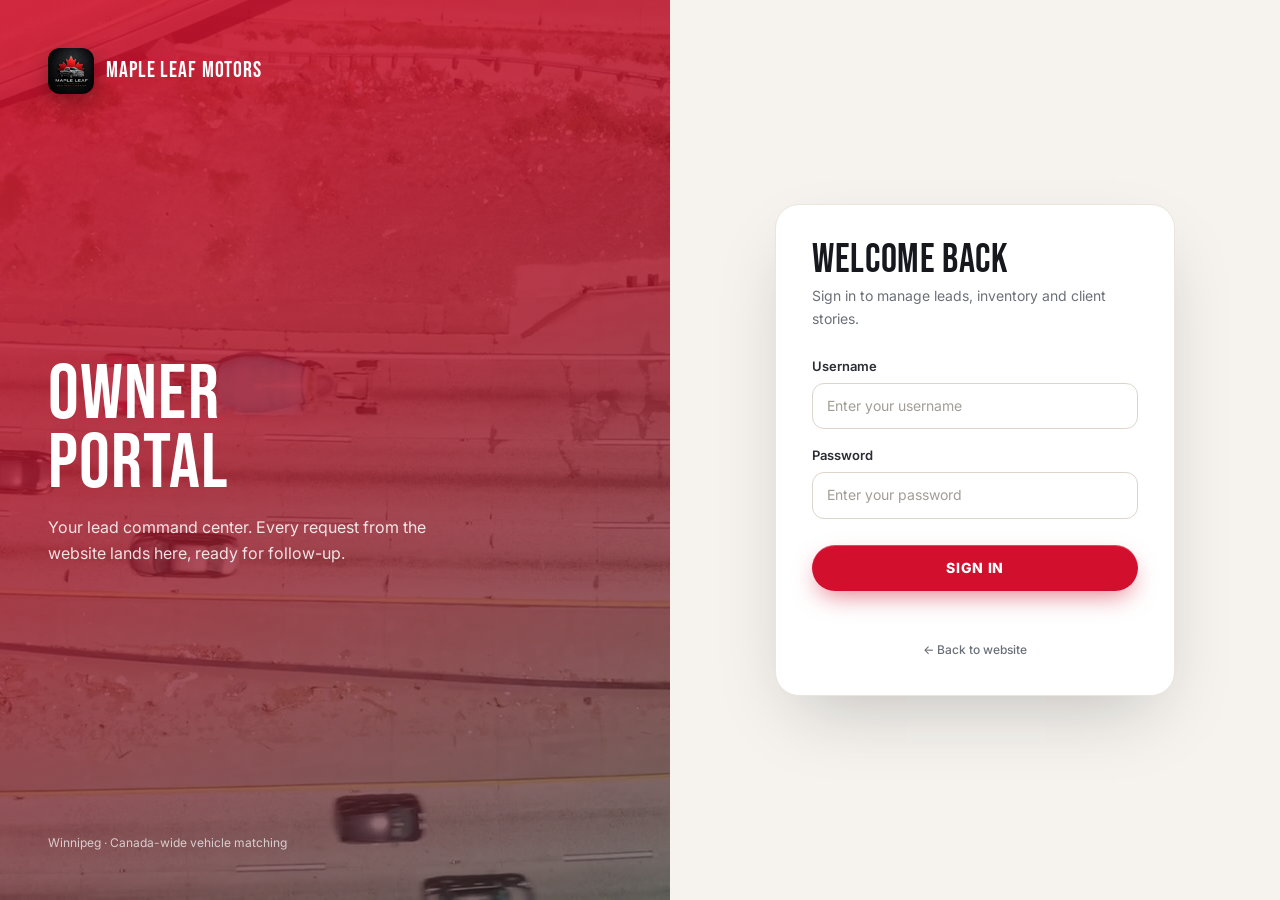
==== commit de514950: "Site remaster: light theme, real vehicle photos, highway video, admin redesign - Light warm-white de" ====
--- a/admin/index.html
+++ b/admin/index.html
@@ -3,27 +3,48 @@
 <head>
 <meta charset="utf-8">
 <meta name="viewport" content="width=device-width,initial-scale=1">
+<meta name="robots" content="noindex">
 <title>Admin Login | Maple Leaf Motors</title>
-<link rel="stylesheet" href="../assets/css/styles.css">
+<link rel="stylesheet" href="../assets/css/styles.css?v=14">
+<link rel="stylesheet" href="../assets/css/design.css?v=14">
+<link rel="stylesheet" href="../assets/css/admin.css?v=14">
 <link rel="icon" href="../assets/images/maple-leaf-motors-logo.png">
 </head>
 <body>
 <div class="admin-login">
-  <form id="loginForm" class="card" style="width:min(420px,92vw);padding:36px;">
-    <div style="text-align:center;margin-bottom:28px;">
-      <img src="../assets/images/maple-leaf-motors-logo.png" alt="Maple Leaf Motors" style="width:56px;height:56px;object-fit:contain;border-radius:14px;margin:0 auto 12px;">
-      <h2 style="font-size:22px;">Owner Portal</h2>
-      <p class="muted" style="font-size:14px;font-family:var(--font-ui);">Lead command center and inventory manager.</p>
+  <section class="login-visual" aria-hidden="true">
+    <video autoplay muted loop playsinline preload="metadata" poster="../assets/video/highway-poster.jpg">
+      <source src="../assets/video/highway-mobile.mp4" type="video/mp4">
+    </video>
+    <div class="login-brand">
+      <img src="../assets/images/maple-leaf-motors-logo.png" alt="">
+      <span>Maple Leaf Motors</span>
     </div>
-    <div class="form-group">
-      <label>Password</label>
-      <input id="password" type="password" placeholder="Enter your password">
+    <div>
+      <h1>Owner<br>Portal</h1>
+      <p>Your lead command center. Every request from the website lands here, ready for follow-up.</p>
     </div>
-    <button class="btn btn-full" style="margin-top:8px;">Login →</button>
-    <p id="msg" class="muted" style="margin-top:12px;font-size:13px;font-family:var(--font-ui);text-align:center;"></p>
-    <p class="muted" style="margin-top:16px;font-size:12px;text-align:center;font-family:var(--font-ui);">Prototype password: MapleLeaf2026</p>
-  </form>
+    <small>Winnipeg · Canada-wide vehicle matching</small>
+  </section>
+
+  <section class="login-panel">
+    <form id="loginForm" class="login-card">
+      <h2>Welcome back</h2>
+      <p class="muted">Sign in to manage leads, inventory and client stories.</p>
+      <div class="form-group">
+        <label for="username">Username</label>
+        <input id="username" type="text" autocomplete="username" placeholder="Enter your username">
+      </div>
+      <div class="form-group">
+        <label for="password">Password</label>
+        <input id="password" type="password" autocomplete="current-password" placeholder="Enter your password">
+      </div>
+      <button class="btn btn-full" type="submit">Sign in</button>
+      <p id="msg" class="muted" style="margin:12px 0 0;font-size:13px;text-align:center;"></p>
+      <p class="login-foot"><a href="../index.html">← Back to website</a></p>
+    </form>
+  </section>
 </div>
-<script src="../assets/js/admin.js"></script>
+<script src="../assets/js/admin.js?v=14"></script>
 </body>
 </html>
--- a/assets/css/styles.css
+++ b/assets/css/styles.css
@@ -155,7 +155,7 @@
   letter-spacing: .01em;
   text-align: center;
 }
-.btn:hover { background: var(--brand-2); transform: translateY(-1px); box-shadow: 0 6px 20px rgba(200,16,46,.30); }
+.btn:hover { background: var(--brand-2); transform: translateY(-1px); box-shadow: 0 8px 24px rgba(200,16,46,.28); }
 .btn:active { transform: translateY(0); }
 .btn.btn-dark { background: var(--ink); color: #fff; }
 .btn.btn-dark:hover { background: var(--ink-2); box-shadow: 0 6px 20px rgba(12,17,29,.28); }
@@ -165,7 +165,7 @@
   border: 1.5px solid var(--line-2);
   box-shadow: var(--shadow-xs);
 }
-.btn.btn-outline:hover { background: var(--bg); border-color: var(--line-2); box-shadow: var(--shadow-sm); transform: translateY(-1px); }
+.btn.btn-outline:hover { background: var(--bg); border-color: rgba(200,16,46,.3); color: var(--brand); box-shadow: var(--shadow-sm); transform: translateY(-1px); }
 .btn.btn-outline-white {
   background: transparent;
   color: #fff;
@@ -230,17 +230,17 @@
 .hero {
   position: relative;
   overflow: hidden;
-  padding: 56px 0 64px;
-  background: linear-gradient(160deg, #ffffff 0%, #f8f9fc 50%, #f1f4f9 100%);
+  padding: 60px 0 72px;
+  background: linear-gradient(170deg, #ffffff 0%, #f6f8fc 45%, #eef1f8 100%);
 }
 .hero-bg-stripe {
   position: absolute;
   right: 0;
   top: 0;
   bottom: 0;
-  width: 44%;
-  background: linear-gradient(165deg, #0c111d 0%, #161e30 100%);
-  clip-path: polygon(12% 0, 100% 0, 100% 100%, 0 100%);
+  width: 46%;
+  background: linear-gradient(168deg, #0a0f1d 0%, #111829 55%, #181f32 100%);
+  clip-path: polygon(10% 0, 100% 0, 100% 100%, 0 100%);
   z-index: 0;
 }
 .hero-bg-accent {
@@ -248,10 +248,22 @@
   right: 0;
   top: 0;
   bottom: 0;
-  width: 44%;
+  width: 46%;
   z-index: 1;
-  background: radial-gradient(ellipse at 80% 30%, rgba(200,16,46,.22) 0%, transparent 60%);
-  clip-path: polygon(12% 0, 100% 0, 100% 100%, 0 100%);
+  background:
+    radial-gradient(ellipse at 75% 20%, rgba(200,16,46,.28) 0%, transparent 48%),
+    radial-gradient(ellipse at 95% 85%, rgba(200,16,46,.14) 0%, transparent 38%),
+    radial-gradient(ellipse at 20% 60%, rgba(255,255,255,.03) 0%, transparent 40%);
+  clip-path: polygon(10% 0, 100% 0, 100% 100%, 0 100%);
+  pointer-events: none;
+}
+/* Subtle noise/grain texture on right side of hero */
+.hero-bg-stripe::after {
+  content: '';
+  position: absolute;
+  inset: 0;
+  background-image: url("data:image/svg+xml,%3Csvg viewBox='0 0 200 200' xmlns='http://www.w3.org/2000/svg'%3E%3Cfilter id='n'%3E%3CfeTurbulence type='fractalNoise' baseFrequency='0.75' numOctaves='4' stitchTiles='stitch'/%3E%3C/filter%3E%3Crect width='100%25' height='100%25' filter='url(%23n)' opacity='0.04'/%3E%3C/svg%3E");
+  opacity: .5;
   pointer-events: none;
 }
 .hero-grid {
@@ -406,35 +418,35 @@
   border-radius: var(--radius-lg);
   box-shadow: var(--shadow-sm);
   overflow: hidden;
-  transition: transform .2s ease, box-shadow .2s ease, border-color .2s ease;
+  transition: transform .22s ease, box-shadow .22s ease, border-color .22s ease;
   display: flex;
   flex-direction: column;
 }
 .vehicle-card:hover {
-  transform: translateY(-4px);
-  box-shadow: var(--shadow-lg);
-  border-color: var(--line-2);
+  transform: translateY(-5px);
+  box-shadow: 0 28px 60px rgba(16,24,40,.13), 0 6px 16px rgba(16,24,40,.07);
+  border-color: rgba(200,16,46,.22);
 }
 .vehicle-card-img-wrap {
   position: relative;
   overflow: hidden;
-  background: #e8ecf2;
+  background: #e4e8f0;
 }
 .vehicle-card-img-wrap img {
   width: 100%;
-  height: 210px;
+  height: 230px;
   object-fit: cover;
   display: block;
-  transition: transform .35s ease;
-}
-.vehicle-card:hover .vehicle-card-img-wrap img { transform: scale(1.03); }
+  transition: transform .38s ease;
+}
+.vehicle-card:hover .vehicle-card-img-wrap img { transform: scale(1.04); }
 .vehicle-card-badge {
   position: absolute;
   top: 12px;
   left: 12px;
 }
 .vehicle-body {
-  padding: 18px 20px 20px;
+  padding: 18px 20px 22px;
   display: flex;
   flex-direction: column;
   flex: 1;
@@ -442,40 +454,45 @@
 .vehicle-title {
   color: var(--ink);
   font-family: var(--font-display);
-  font-size: 19px;
-  font-weight: 700;
-  margin: 10px 0 8px;
-  line-height: 1.15;
+  font-size: 20px;
+  font-weight: 800;
+  margin: 8px 0 7px;
+  line-height: 1.12;
+  letter-spacing: -.01em;
 }
 .vehicle-meta {
   display: flex;
   align-items: center;
-  gap: 14px;
+  gap: 10px;
   color: var(--muted);
   font-family: var(--font-ui);
-  font-size: 13px;
+  font-size: 12.5px;
   font-weight: 500;
-  margin-bottom: 12px;
+  margin-bottom: 14px;
   flex-wrap: wrap;
 }
 .vehicle-meta-dot { color: var(--line-2); }
-.price-block { margin-bottom: 14px; }
+.price-block {
+  margin-bottom: 16px;
+  padding-bottom: 14px;
+  border-bottom: 1px solid var(--line);
+}
 .price {
   color: var(--ink);
   font-family: var(--font-display);
-  font-size: 26px;
-  font-weight: 800;
-  letter-spacing: -.02em;
+  font-size: 28px;
+  font-weight: 900;
+  letter-spacing: -.03em;
   line-height: 1;
 }
 .price-monthly {
   color: var(--muted);
   font-family: var(--font-ui);
-  font-size: 13px;
+  font-size: 12px;
   font-weight: 500;
-  margin-top: 4px;
-}
-.price-monthly strong { color: var(--text); font-weight: 700; }
+  margin-top: 5px;
+}
+.price-monthly strong { color: var(--brand); font-weight: 700; }
 .vehicle-actions {
   display: grid;
   grid-template-columns: 1fr 1fr;
@@ -486,16 +503,17 @@
 /* ── Horizontal Scroll Inventory ── */
 .inventory-scroll {
   display: flex;
-  gap: 18px;
+  gap: 20px;
   overflow-x: auto;
   scroll-snap-type: x mandatory;
   scrollbar-width: thin;
   scrollbar-color: var(--line-2) transparent;
-  padding-bottom: 6px;
-}
-.inventory-scroll::-webkit-scrollbar { height: 5px; }
+  padding-bottom: 8px;
+  padding-right: 20px;
+}
+.inventory-scroll::-webkit-scrollbar { height: 4px; }
 .inventory-scroll::-webkit-scrollbar-thumb { background: var(--line-2); border-radius: 999px; }
-.inventory-scroll .vehicle-card { min-width: 300px; max-width: 300px; scroll-snap-align: start; }
+.inventory-scroll .vehicle-card { min-width: 316px; max-width: 316px; scroll-snap-align: start; }
 
 /* ── Approval Band ── */
 .approval-band {
@@ -555,25 +573,29 @@
   background: var(--panel);
   border: 1px solid var(--line);
   border-radius: var(--radius-lg);
-  padding: 28px;
+  padding: 30px;
   box-shadow: var(--shadow-sm);
-  transition: box-shadow .2s, transform .2s;
-}
-.feature-card:hover { box-shadow: var(--shadow-md); transform: translateY(-2px); }
+  transition: box-shadow .2s, transform .2s, border-color .2s;
+}
+.feature-card:hover {
+  box-shadow: var(--shadow-md);
+  transform: translateY(-3px);
+  border-color: rgba(200,16,46,.15);
+}
 .feature-icon {
-  width: 48px;
-  height: 48px;
+  width: 44px;
+  height: 44px;
   border-radius: 12px;
   display: flex;
   align-items: center;
   justify-content: center;
   background: var(--brand-subtle);
-  font-size: 22px;
-  margin-bottom: 16px;
-  border: 1px solid rgba(200,16,46,.12);
-}
-.feature-card h3 { margin-bottom: 8px; font-size: 17px; }
-.feature-card p { color: var(--muted); font-size: 14px; line-height: 1.6; font-family: var(--font-ui); }
+  font-size: 20px;
+  margin-bottom: 18px;
+  border: 1px solid rgba(200,16,46,.14);
+}
+.feature-card h3 { margin-bottom: 10px; font-size: 17px; }
+.feature-card p { color: var(--muted); font-size: 14px; line-height: 1.65; font-family: var(--font-ui); }
 
 /* ── Reviews ── */
 .review-card {
@@ -1052,7 +1074,7 @@
   padding: 10px 14px calc(10px + env(safe-area-inset-bottom));
   box-shadow: 0 -8px 30px rgba(16,24,40,.12);
 }
-.sticky-bar { display: grid; grid-template-columns: 1fr 1fr 1.4fr; gap: 8px; }
+.sticky-bar { display: grid; grid-template-columns: 1fr 1.4fr; gap: 8px; }
 .sticky-bar a {
   border-radius: 10px;
   padding: 12px 10px;
@@ -1178,7 +1200,7 @@
   .hero-actions .btn { font-size: 15px; min-height: 50px; }
   .quick-search { padding: 14px; }
   .search-row { grid-template-columns: 1fr; }
-  .vehicle-card-img-wrap img { height: 185px; }
+  .vehicle-card-img-wrap img { height: 195px; }
   .inventory-scroll .vehicle-card { min-width: 88vw; max-width: 88vw; }
   .gallery-main { height: 240px; }
   .lightbox-btn { width: 42px; height: 64px; font-size: 22px; }
@@ -1187,3 +1209,1869 @@
   .option-grid { grid-template-columns: 1fr; }
   .features-grid { grid-template-columns: 1fr; }
 }
+
+
+/* v9 finance funnel + CRM */
+.funnel-page{background:radial-gradient(circle at 20% 0%,rgba(178,34,34,.10),transparent 32%),#f7f8fa}.funnel-shell{max-width:1120px;margin:0 auto;padding:42px 20px 70px;display:grid;grid-template-columns:minmax(0,1.05fr) minmax(320px,.95fr);gap:34px;align-items:start}.funnel-hero-card,.funnel-form-card{background:#fff;border:1px solid rgba(15,23,42,.10);border-radius:24px;box-shadow:0 22px 60px rgba(15,23,42,.10);overflow:hidden}.funnel-hero-card{padding:34px;position:sticky;top:96px}.funnel-kicker{display:inline-flex;padding:8px 12px;border-radius:999px;background:#fff1f2;color:#991b1b;font:800 12px/1 var(--font-ui,system-ui);letter-spacing:.08em;text-transform:uppercase;margin-bottom:18px}.funnel-title{font-size:clamp(34px,5vw,62px);line-height:.95;letter-spacing:-.05em;margin:0 0 18px;color:#0f172a}.funnel-copy{font-size:18px;line-height:1.65;color:#475569;margin-bottom:24px}.funnel-trust-grid{display:grid;grid-template-columns:1fr 1fr;gap:12px;margin:24px 0}.funnel-trust{padding:14px;border-radius:16px;background:#f8fafc;border:1px solid #e2e8f0;font:700 13px/1.35 var(--font-ui,system-ui);color:#334155}.funnel-disclaimer{font:500 12px/1.6 var(--font-ui,system-ui);color:#64748b;padding-top:18px;border-top:1px solid #e2e8f0}.funnel-progress-wrap{padding:22px 24px 0}.funnel-progress-top{display:flex;justify-content:space-between;font:800 12px/1 var(--font-ui,system-ui);color:#64748b;text-transform:uppercase;letter-spacing:.08em;margin-bottom:10px}.funnel-progress{height:8px;background:#e2e8f0;border-radius:999px;overflow:hidden}.funnel-progress span{display:block;height:100%;width:0%;border-radius:999px;background:linear-gradient(90deg,#b91c1c,#ef4444);transition:width .25s ease}.funnel-step{display:none;padding:30px 24px 24px}.funnel-step.active{display:block}.funnel-step h2{font-size:28px;letter-spacing:-.03em;margin-bottom:8px;color:#0f172a}.funnel-step p{color:#64748b;line-height:1.55;margin-bottom:18px}.funnel-options{display:grid;gap:10px}.funnel-option{display:flex;align-items:center;justify-content:space-between;gap:12px;width:100%;border:1px solid #e2e8f0;background:#fff;border-radius:16px;padding:15px 16px;cursor:pointer;font:800 15px/1.2 var(--font-ui,system-ui);color:#1e293b;text-align:left;transition:.18s ease}.funnel-option:hover,.funnel-option.selected{border-color:#b91c1c;background:#fff5f5;box-shadow:0 10px 24px rgba(185,28,28,.10);transform:translateY(-1px)}.funnel-option small{display:block;margin-top:5px;font-weight:600;color:#64748b}.funnel-fields{display:grid;gap:12px}.funnel-fields.two{grid-template-columns:1fr 1fr}.funnel-fields input,.funnel-fields select,.funnel-fields textarea,.admin-section input,.admin-section textarea,.admin-section select{width:100%;border:1px solid #dbe3ec;border-radius:13px;padding:14px 14px;font:600 14px/1.2 var(--font-ui,system-ui);background:#fff;color:#0f172a}.funnel-fields textarea{min-height:90px;resize:vertical}.funnel-consent{display:flex;gap:10px;align-items:flex-start;margin-top:14px;font:600 12px/1.55 var(--font-ui,system-ui);color:#475569}.funnel-consent input{width:auto;margin-top:3px}.funnel-actions{display:flex;justify-content:space-between;gap:10px;padding:0 24px 24px}.funnel-btn{border:0;border-radius:14px;padding:14px 18px;font:900 14px/1 var(--font-ui,system-ui);cursor:pointer;transition:.18s ease}.funnel-btn.primary{background:#b91c1c;color:#fff;box-shadow:0 14px 30px rgba(185,28,28,.22)}.funnel-btn.secondary{background:#f1f5f9;color:#334155}.funnel-btn:disabled{opacity:.45;cursor:not-allowed}.funnel-success{padding:32px 24px;text-align:center;display:none}.funnel-success.active{display:block}.funnel-success-icon{width:62px;height:62px;border-radius:50%;display:grid;place-items:center;margin:0 auto 16px;background:#dcfce7;color:#166534;font-size:30px;font-weight:900}.funnel-error{display:none;margin:0 24px 18px;padding:12px 14px;border-radius:12px;background:#fee2e2;color:#991b1b;font:700 13px/1.4 var(--font-ui,system-ui)}.funnel-error.show{display:block}.lead-toolbar{display:flex;gap:10px;align-items:center;justify-content:space-between;flex-wrap:wrap;margin-bottom:16px}.lead-card-grid{display:grid;grid-template-columns:repeat(auto-fit,minmax(220px,1fr));gap:14px;margin-bottom:20px}.lead-stat-card{background:#fff;border:1px solid #e2e8f0;border-radius:16px;padding:18px;box-shadow:0 8px 24px rgba(15,23,42,.06)}.lead-stat-card strong{display:block;font-size:28px;color:#0f172a}.lead-stat-card span{color:#64748b;font:700 12px/1 var(--font-ui,system-ui);text-transform:uppercase;letter-spacing:.08em}.lead-note-box{min-width:220px;min-height:54px;resize:vertical}.lead-row-new{background:#fff7ed}.badge-source{display:inline-flex;border-radius:999px;padding:5px 9px;background:#e0f2fe;color:#075985;font:800 11px/1 var(--font-ui,system-ui)}@media(max-width:920px){.funnel-shell{grid-template-columns:1fr;padding-top:22px}.funnel-hero-card{position:relative;top:auto}}@media(max-width:560px){.funnel-shell{padding-left:14px;padding-right:14px}.funnel-hero-card,.funnel-form-card{border-radius:18px}.funnel-trust-grid,.funnel-fields.two{grid-template-columns:1fr}.funnel-actions{flex-direction:column-reverse}.funnel-btn{width:100%}}
+
+
+/* v9.1 funnel/nav cleanup */
+.funnel-page .nav { position: sticky; top: 0; z-index: 80; }
+.funnel-shell-refined { 
+  max-width: 1180px; 
+  grid-template-columns: minmax(360px, .95fr) minmax(420px, 1.05fr); 
+  gap: 34px; 
+  padding-top: 42px; 
+}
+.funnel-shell-refined .funnel-hero-card,
+.funnel-shell-refined .funnel-form-card {
+  border-radius: 22px;
+}
+.funnel-shell-refined .funnel-hero-card { 
+  padding: 34px 34px 30px; 
+  top: 92px; 
+}
+.funnel-shell-refined .funnel-title { 
+  font-size: clamp(36px, 4.3vw, 56px); 
+  line-height: .98; 
+  letter-spacing: -.055em; 
+  max-width: 680px; 
+}
+.funnel-shell-refined .funnel-copy { 
+  font-size: 17px; 
+  line-height: 1.58; 
+}
+.funnel-shell-refined .funnel-trust-grid { 
+  gap: 12px; 
+}
+.funnel-shell-refined .funnel-trust { 
+  min-height: 64px; 
+  display: flex; 
+  align-items: center; 
+}
+.funnel-shell-refined .funnel-form-card { 
+  box-shadow: 0 24px 70px rgba(15,23,42,.12); 
+}
+.funnel-shell-refined .funnel-step { 
+  padding-top: 28px; 
+}
+.funnel-shell-refined .funnel-option { 
+  min-height: 54px; 
+}
+.funnel-shell-refined .funnel-option span { 
+  font-weight: 900; 
+}
+.funnel-shell-refined .funnel-option small { 
+  text-align: right; 
+}
+@media(max-width: 920px) {
+  .funnel-shell-refined { 
+    grid-template-columns: 1fr; 
+    padding-top: 22px; 
+  }
+  .funnel-shell-refined .funnel-hero-card { 
+    position: relative; 
+    top: auto; 
+  }
+}
+@media(max-width: 560px) {
+  .funnel-shell-refined .funnel-title { 
+    font-size: 38px; 
+  }
+  .funnel-shell-refined .funnel-option { 
+    align-items: flex-start; 
+    flex-direction: column; 
+  }
+  .funnel-shell-refined .funnel-option small { 
+    text-align: left; 
+  }
+}
+
+
+/* v9.2 Start Approval CTA cleanup */
+.nav-links a.btn.btn-sm[href="get-approved.html"] {
+  white-space: nowrap;
+}
+
+
+/* v9.4 Funnel option selection fix */
+.funnel-option {
+  position: relative;
+  outline: none;
+}
+.funnel-option.selected,
+.funnel-option.is-selected,
+.funnel-option[aria-pressed="true"] {
+  border-color: #c1121f !important;
+  background: #fff1f2 !important;
+  box-shadow: 0 0 0 2px rgba(193, 18, 31, .12), 0 16px 34px rgba(193, 18, 31, .14) !important;
+  color: #0f172a !important;
+}
+.funnel-option.selected::after,
+.funnel-option.is-selected::after,
+.funnel-option[aria-pressed="true"]::after {
+  content: "✓";
+  width: 24px;
+  height: 24px;
+  border-radius: 999px;
+  background: #c1121f;
+  color: #fff;
+  display: inline-grid;
+  place-items: center;
+  font-weight: 900;
+  font-size: 14px;
+  flex: 0 0 auto;
+  margin-left: 10px;
+}
+.funnel-option:focus-visible {
+  box-shadow: 0 0 0 3px rgba(193, 18, 31, .18);
+}
+.funnel-option small {
+  pointer-events: none;
+}
+
+
+/* v9.5 final funnel JS conflict fix visual state */
+.funnel-option.selected,
+.funnel-option.is-selected,
+.funnel-option[aria-pressed="true"] {
+  border-color: #c1121f !important;
+  background: #fff1f2 !important;
+  box-shadow: 0 0 0 2px rgba(193, 18, 31, .14), 0 16px 34px rgba(193, 18, 31, .16) !important;
+}
+.funnel-option.selected::after,
+.funnel-option.is-selected::after,
+.funnel-option[aria-pressed="true"]::after {
+  content: "✓";
+  width: 24px;
+  height: 24px;
+  border-radius: 999px;
+  background: #c1121f;
+  color: #fff;
+  display: inline-grid;
+  place-items: center;
+  font-weight: 900;
+  font-size: 14px;
+  flex: 0 0 auto;
+  margin-left: 10px;
+}
+
+
+/* v9.6 consent checkbox fix */
+.funnel-consent {
+  cursor: pointer;
+  user-select: none;
+  position: relative;
+}
+.funnel-consent input[type="checkbox"] {
+  appearance: auto !important;
+  -webkit-appearance: checkbox !important;
+  width: 20px !important;
+  height: 20px !important;
+  min-width: 20px !important;
+  margin: 2px 10px 0 0 !important;
+  accent-color: #c1121f;
+  cursor: pointer;
+  position: relative;
+  z-index: 2;
+}
+.funnel-consent.checked {
+  color: #0f172a;
+}
+
+
+/* ── v9.7+ Hero Approval Match Card (Premium Redesign) ── */
+.hero-approval-card {
+  position: relative;
+  width: min(540px, 100%);
+  padding: 0;
+  border-radius: 28px;
+  overflow: hidden;
+  color: #fff;
+  background:
+    radial-gradient(circle at 15% 12%, rgba(200,16,46,.32) 0%, transparent 30%),
+    radial-gradient(circle at 92% 88%, rgba(200,16,46,.18) 0%, transparent 28%),
+    linear-gradient(148deg, #0d1626 0%, #111b2e 52%, #17212f 100%);
+  border: 1px solid rgba(255,255,255,.11);
+  box-shadow:
+    0 40px 100px rgba(10,15,30,.48),
+    0 12px 32px rgba(10,15,30,.28),
+    inset 0 1px 0 rgba(255,255,255,.14),
+    inset 0 0 0 1px rgba(255,255,255,.04);
+}
+
+/* Red accent bar at top */
+.hero-approval-card::before {
+  content: '';
+  position: absolute;
+  top: 0; left: 0; right: 0;
+  height: 3px;
+  background: linear-gradient(90deg, #c8102e 0%, #ef4444 55%, transparent 100%);
+  z-index: 5;
+}
+
+/* Glass sheen overlay */
+.hero-approval-card::after {
+  content: '';
+  position: absolute;
+  inset: 0;
+  background:
+    linear-gradient(128deg, rgba(255,255,255,.07) 0%, transparent 38%),
+    radial-gradient(ellipse at 110% 110%, rgba(200,16,46,.18) 0%, transparent 40%);
+  pointer-events: none;
+  z-index: 1;
+}
+
+.approval-card-glow {
+  position: absolute;
+  width: 260px;
+  height: 260px;
+  right: -90px;
+  top: -90px;
+  border-radius: 999px;
+  background: rgba(200,16,46,.38);
+  filter: blur(56px);
+  pointer-events: none;
+  z-index: 0;
+}
+
+/* All inner content above overlays */
+.approval-card-head,
+.approval-trust-list,
+.approval-steps,
+.approval-card-actions {
+  position: relative;
+  z-index: 2;
+}
+
+/* Inner padding wrapper */
+.approval-card-inner {
+  padding: 32px 32px 28px;
+  position: relative;
+  z-index: 2;
+}
+
+.approval-eyebrow {
+  display: inline-flex;
+  align-items: center;
+  gap: 7px;
+  padding: 6px 12px 6px 8px;
+  border-radius: 999px;
+  background: rgba(200,16,46,.18);
+  border: 1px solid rgba(200,16,46,.35);
+  color: #fca5a5;
+  font: 800 11px/1 var(--font-ui, system-ui);
+  letter-spacing: .12em;
+  text-transform: uppercase;
+  margin-bottom: 20px;
+}
+
+/* Pulse dot inside eyebrow */
+.approval-eyebrow::before {
+  content: '';
+  width: 6px;
+  height: 6px;
+  border-radius: 50%;
+  background: #ef4444;
+  box-shadow: 0 0 0 0 rgba(239,68,68,.6);
+  animation: card-pulse 2s ease infinite;
+  flex-shrink: 0;
+}
+
+@keyframes card-pulse {
+  0%, 100% { box-shadow: 0 0 0 0 rgba(239,68,68,.5); }
+  50% { box-shadow: 0 0 0 5px rgba(239,68,68,.0); }
+}
+
+.approval-card-head h2 {
+  font-size: clamp(28px, 3.2vw, 42px);
+  line-height: .96;
+  letter-spacing: -.04em;
+  margin: 0 0 14px;
+  color: #fff;
+  font-family: var(--font-display);
+  font-weight: 900;
+}
+
+.approval-card-head p {
+  font: 500 14.5px/1.68 var(--font-ui, system-ui);
+  color: rgba(203,213,225,.80);
+  max-width: 400px;
+}
+
+/* Divider */
+.approval-card-divider {
+  height: 1px;
+  background: linear-gradient(90deg, rgba(255,255,255,.10) 0%, transparent 100%);
+  margin: 22px 0;
+}
+
+.approval-trust-list {
+  display: grid;
+  gap: 9px;
+  margin: 0 0 20px;
+}
+
+.approval-trust-item {
+  display: grid;
+  grid-template-columns: 26px 1fr;
+  gap: 12px;
+  align-items: start;
+  padding: 12px 14px;
+  border-radius: 14px;
+  background: rgba(255,255,255,.055);
+  border: 1px solid rgba(255,255,255,.085);
+  transition: background .18s;
+}
+
+.approval-trust-item:hover { background: rgba(255,255,255,.085); }
+
+.approval-trust-item > span {
+  width: 20px;
+  height: 20px;
+  margin-top: 2px;
+  border-radius: 50%;
+  background: linear-gradient(145deg, #dc2626, #991b1b);
+  border: 1px solid rgba(239,68,68,.4);
+  box-shadow: 0 4px 14px rgba(220,38,38,.30);
+  position: relative;
+  flex-shrink: 0;
+}
+
+/* Checkmark using borders */
+.approval-trust-item > span::after {
+  content: '';
+  position: absolute;
+  width: 7px;
+  height: 3.5px;
+  left: 6px;
+  top: 7px;
+  border-left: 1.8px solid #fff;
+  border-bottom: 1.8px solid #fff;
+  transform: rotate(-45deg);
+}
+
+.approval-trust-item strong {
+  display: block;
+  color: #f1f5f9;
+  font: 700 13.5px/1.2 var(--font-ui, system-ui);
+  margin-bottom: 3px;
+}
+
+.approval-trust-item small {
+  display: block;
+  color: rgba(148,163,184,.80);
+  font: 500 11.5px/1.35 var(--font-ui, system-ui);
+}
+
+/* Steps row */
+.approval-steps {
+  display: grid;
+  grid-template-columns: repeat(4, 1fr);
+  gap: 7px;
+  margin-bottom: 24px;
+}
+
+.approval-steps div {
+  display: flex;
+  flex-direction: column;
+  align-items: center;
+  gap: 7px;
+  padding: 12px 8px 10px;
+  border-radius: 14px;
+  background: rgba(255,255,255,.05);
+  border: 1px solid rgba(255,255,255,.08);
+  text-align: center;
+}
+
+.approval-steps b {
+  width: 26px;
+  height: 26px;
+  display: grid;
+  place-items: center;
+  border-radius: 999px;
+  background: rgba(200,16,46,.22);
+  border: 1px solid rgba(200,16,46,.35);
+  color: #fca5a5;
+  font: 900 12px/1 var(--font-ui, system-ui);
+  flex-shrink: 0;
+}
+
+.approval-steps span {
+  color: rgba(226,232,240,.78);
+  font: 600 10.5px/1.3 var(--font-ui, system-ui);
+  text-align: center;
+}
+
+/* CTA area */
+.approval-card-actions {
+  display: flex;
+  align-items: center;
+  gap: 16px;
+  flex-wrap: wrap;
+  padding: 20px 32px 28px;
+  background: rgba(0,0,0,.16);
+  border-top: 1px solid rgba(255,255,255,.07);
+}
+
+.approval-card-actions .btn {
+  box-shadow:
+    0 16px 36px rgba(200,16,46,.30),
+    0 4px 12px rgba(200,16,46,.18);
+  font-size: 14px;
+  padding: 13px 24px;
+  letter-spacing: .01em;
+}
+
+.approval-card-link {
+  color: rgba(203,213,225,.72);
+  font: 600 13px/1 var(--font-ui, system-ui);
+  text-decoration: none;
+  letter-spacing: .005em;
+  border-bottom: 1px solid rgba(203,213,225,.22);
+  padding-bottom: 1px;
+  transition: color .15s, border-color .15s;
+}
+
+.approval-card-link:hover {
+  color: #fff;
+  border-color: rgba(255,255,255,.5);
+}
+
+@media (max-width: 900px) {
+  .hero-approval-card { width: 100%; }
+  .approval-steps { grid-template-columns: repeat(2, 1fr); }
+}
+@media (max-width: 560px) {
+  .approval-card-inner { padding: 24px 22px 20px; }
+  .approval-card-actions { padding: 16px 22px 22px; flex-direction: column; align-items: stretch; }
+  .approval-card-actions .btn { width: 100%; text-align: center; }
+  .approval-steps { grid-template-columns: repeat(2, 1fr); }
+}
+
+
+/* =============================================
+   MOBILE OPTIMIZATION — Funnel & Global
+   ============================================= */
+
+/* Funnel: on mobile the hero card compresses to a compact trust bar */
+@media (max-width: 860px) {
+  /* Collapse the hero panel on mobile — show a slim summary only */
+  .funnel-hero-card {
+    padding: 22px 22px 18px !important;
+    border-radius: 18px !important;
+  }
+  .funnel-title {
+    font-size: 26px !important;
+    letter-spacing: -.03em !important;
+    line-height: 1.05 !important;
+    margin-bottom: 10px !important;
+  }
+  .funnel-copy { display: none; } /* hide long copy on mobile to reduce scroll */
+  .funnel-trust-grid { grid-template-columns: 1fr 1fr; gap: 8px; margin: 12px 0 !important; }
+  .funnel-trust { padding: 10px 12px; font-size: 12px; min-height: auto !important; }
+  .funnel-disclaimer { display: none; } /* legal text is in the form already */
+
+  /* Form card: full width, comfortable padding */
+  .funnel-form-card {
+    border-radius: 18px !important;
+    box-shadow: 0 12px 40px rgba(15,23,42,.10) !important;
+  }
+
+  /* Progress bar area */
+  .funnel-progress-wrap { padding: 18px 18px 0 !important; }
+
+  /* Step content */
+  .funnel-step { padding: 20px 18px 16px !important; }
+  .funnel-step h2 { font-size: 22px !important; margin-bottom: 6px !important; }
+  .funnel-step p { font-size: 14px !important; margin-bottom: 14px !important; }
+
+  /* Options: bigger tap targets, clear selected state */
+  .funnel-options { gap: 9px !important; }
+  .funnel-option {
+    min-height: 56px !important;
+    padding: 14px 16px !important;
+    font-size: 15px !important;
+    border-radius: 14px !important;
+    -webkit-tap-highlight-color: transparent;
+    touch-action: manipulation;
+  }
+  .funnel-option span { font-weight: 800; }
+  .funnel-option small { font-size: 12px !important; }
+
+  /* Fields */
+  .funnel-fields input,
+  .funnel-fields select,
+  .funnel-fields textarea {
+    font-size: 16px !important; /* prevents iOS zoom on focus */
+    padding: 14px 14px !important;
+    min-height: 50px;
+  }
+  .funnel-fields.two { grid-template-columns: 1fr !important; }
+
+  /* Action buttons — full width stack */
+  .funnel-actions {
+    padding: 0 18px 18px !important;
+    flex-direction: column-reverse !important;
+    gap: 10px !important;
+  }
+  .funnel-btn {
+    width: 100% !important;
+    min-height: 52px !important;
+    font-size: 15px !important;
+    border-radius: 14px !important;
+    touch-action: manipulation;
+    -webkit-tap-highlight-color: transparent;
+  }
+  .funnel-btn.primary { order: 1; }
+  .funnel-btn.secondary { order: 2; }
+
+  /* Shell layout: single column, tighter spacing */
+  .funnel-shell,
+  .funnel-shell-refined {
+    grid-template-columns: 1fr !important;
+    padding: 14px 14px 80px !important;
+    gap: 16px !important;
+  }
+
+  /* Consent checkbox area */
+  .funnel-consent {
+    font-size: 12px !important;
+    gap: 10px !important;
+  }
+
+  /* Success screen */
+  .funnel-success { padding: 28px 18px !important; }
+  .funnel-success h2 { font-size: 24px !important; }
+}
+
+@media (max-width: 480px) {
+  .funnel-kicker { font-size: 10px !important; }
+  .funnel-title { font-size: 22px !important; }
+  .funnel-trust-grid { grid-template-columns: 1fr 1fr !important; }
+  .funnel-step h2 { font-size: 20px !important; }
+}
+
+
+/* =============================================
+   GLOBAL MOBILE POLISH
+   ============================================= */
+
+/* Prevent iOS font size inflation */
+@media (max-width: 860px) {
+  html { -webkit-text-size-adjust: 100%; text-size-adjust: 100%; }
+
+  /* Hero copy: tighter on small screens */
+  .hero { padding: 24px 0 36px !important; }
+  .hero-copy h1 { font-size: clamp(30px, 9vw, 44px); }
+  .hero-copy .lead { font-size: 15px; }
+
+  /* Quick search inputs */
+  .quick-search input,
+  .quick-search select {
+    font-size: 16px; /* prevent iOS zoom */
+  }
+
+  /* Hero actions full width */
+  .hero-actions .btn { min-height: 50px; font-size: 15px; }
+
+  /* Inventory scroll: one card clearly in view */
+  .inventory-scroll { gap: 14px; padding-right: 14px; }
+
+  /* Nav */
+  .menu-btn { font-size: 14px; }
+
+  /* Sticky mobile bar */
+  .sticky-bar { padding: 10px 14px; gap: 6px; }
+  .sticky-bar a { font-size: 12px; font-weight: 700; min-height: 44px; }
+
+  /* Approval band on mobile */
+  .approval-band { border-radius: 18px !important; }
+
+  /* Cards: prevent overflow */
+  .vehicle-card { border-radius: 16px; }
+  .vehicle-card-img-wrap img { height: 200px; }
+
+  /* Section padding */
+  .section { padding: 40px 0; }
+  h2 { font-size: clamp(22px, 6vw, 34px); }
+
+  /* Feature cards: 2 col on tablet */
+  .grid-4 { grid-template-columns: 1fr 1fr !important; gap: 12px; }
+}
+
+@media (max-width: 480px) {
+  /* Feature cards: single col on small phone */
+  .grid-4 { grid-template-columns: 1fr !important; }
+
+  /* Vehicle card actions: stack */
+  .vehicle-actions { grid-template-columns: 1fr !important; gap: 7px; }
+
+  /* Approval card steps: 2 col */
+  .approval-steps { grid-template-columns: 1fr 1fr !important; }
+
+  /* Hero trust pills */
+  .hero-trust { font-size: 11px; gap: 10px; }
+}
+
+
+/* =============================================
+   VEHICLE PAGE — Similar Vehicles + Approval Band
+   ============================================= */
+
+.similar-section { background: var(--bg); }
+.similar-section .grid-4 { display: grid; grid-template-columns: repeat(4, 1fr); gap: 18px; }
+
+@media (max-width: 1100px) { .similar-section .grid-4 { grid-template-columns: repeat(2, 1fr); } }
+@media (max-width: 560px)  { .similar-section .grid-4 { grid-template-columns: 1fr; } }
+
+.vehicle-approval-band {
+  background: linear-gradient(148deg, #0d1626 0%, #111b2e 55%, #17212f 100%);
+  border-top: 3px solid #c8102e;
+  padding: 52px 0;
+  position: relative;
+  overflow: hidden;
+}
+.vehicle-approval-band::before {
+  content: '';
+  position: absolute;
+  inset: 0;
+  background: radial-gradient(ellipse at 80% 50%, rgba(200,16,46,.22) 0%, transparent 50%);
+  pointer-events: none;
+}
+.vehicle-approval-inner {
+  display: grid;
+  grid-template-columns: 1fr auto;
+  gap: 32px;
+  align-items: center;
+  position: relative;
+  z-index: 1;
+}
+.vehicle-approval-copy h3 {
+  font-family: var(--font-display);
+  font-size: clamp(22px, 3vw, 32px);
+  font-weight: 900;
+  color: #fff;
+  margin: 0 0 10px;
+  letter-spacing: -.02em;
+}
+.vehicle-approval-copy p {
+  font-family: var(--font-ui);
+  font-size: 15px;
+  line-height: 1.65;
+  color: rgba(203,213,225,.82);
+  margin: 0;
+  max-width: 560px;
+}
+.vehicle-approval-actions {
+  display: flex;
+  flex-direction: column;
+  gap: 10px;
+  flex-shrink: 0;
+}
+.btn-outline-dark {
+  background: transparent;
+  color: rgba(255,255,255,.85);
+  border: 1.5px solid rgba(255,255,255,.25);
+  border-radius: 10px;
+  padding: 12px 20px;
+  font-family: var(--font-ui);
+  font-size: 14px;
+  font-weight: 700;
+  text-align: center;
+  transition: .18s;
+  display: inline-block;
+}
+.btn-outline-dark:hover { background: rgba(255,255,255,.10); border-color: rgba(255,255,255,.5); color: #fff; }
+
+@media (max-width: 860px) {
+  .vehicle-approval-inner { grid-template-columns: 1fr; }
+  .vehicle-approval-actions { flex-direction: row; flex-wrap: wrap; }
+  .vehicle-approval-actions .btn,
+  .vehicle-approval-actions .btn-outline-dark { flex: 1; min-width: 160px; text-align: center; }
+}
+@media (max-width: 560px) {
+  .vehicle-approval-band { padding: 36px 0; }
+  .vehicle-approval-actions { flex-direction: column; }
+  .vehicle-approval-actions .btn,
+  .vehicle-approval-actions .btn-outline-dark { width: 100%; }
+}
+
+
+/* =============================================
+   FUNNEL SUCCESS SCREEN — Personalized
+   ============================================= */
+
+.funnel-success { padding: 36px 28px 32px; text-align: center; display: none; }
+.funnel-success.active { display: block; }
+.funnel-success-icon {
+  width: 64px; height: 64px; border-radius: 50%;
+  display: grid; place-items: center;
+  margin: 0 auto 18px;
+  background: linear-gradient(135deg, #16a34a, #15803d);
+  color: #fff; font-size: 28px; font-weight: 900;
+  box-shadow: 0 12px 32px rgba(22,163,74,.28);
+}
+.funnel-success h2 { font-size: 28px; letter-spacing: -.03em; margin: 0 0 16px; color: var(--ink); }
+.funnel-success-summary { margin: 0 0 18px; }
+.success-summary-label {
+  font-family: var(--font-ui); font-size: 12px; font-weight: 700;
+  text-transform: uppercase; letter-spacing: .09em; color: var(--muted); margin: 0 0 10px;
+}
+.success-pills { display: flex; flex-wrap: wrap; gap: 8px; justify-content: center; }
+.success-pill {
+  display: inline-flex; align-items: center;
+  padding: 7px 14px; border-radius: 999px;
+  background: #f0fdf4; border: 1px solid #bbf7d0;
+  font-family: var(--font-ui); font-size: 13px; font-weight: 700; color: #15803d;
+}
+.funnel-success-sub {
+  font-family: var(--font-ui); font-size: 14px; line-height: 1.65;
+  color: var(--muted); max-width: 420px; margin: 0 auto 20px;
+}
+.funnel-success-call {
+  display: inline-block;
+  font-family: var(--font-display); font-size: 24px; font-weight: 900;
+  color: var(--brand); letter-spacing: -.02em;
+  margin-bottom: 24px; text-decoration: none;
+  border-bottom: 2px solid rgba(200,16,46,.2);
+}
+.funnel-success-call:hover { border-color: var(--brand); }
+.funnel-success-actions {
+  display: flex; gap: 10px; justify-content: center; flex-wrap: wrap;
+}
+.funnel-success-actions .funnel-btn { min-width: 160px; }
+
+@media (max-width: 560px) {
+  .funnel-success { padding: 28px 18px 24px; }
+  .funnel-success-actions { flex-direction: column; align-items: stretch; }
+  .funnel-success-actions .funnel-btn { width: 100%; }
+}
+
+
+/* =============================================
+   FINANCING PAGE — Situation Cards
+   ============================================= */
+
+.financing-situations { border-top: 1px solid var(--line); padding-top: 40px; }
+.financing-situations h2 { font-size: clamp(24px, 3vw, 36px); letter-spacing: -.025em; }
+
+.financing-situation-card {
+  padding: 28px 28px 24px;
+  border: 1px solid var(--line);
+  border-radius: 18px;
+  background: #fff;
+  box-shadow: 0 2px 8px rgba(16,24,40,.04);
+  margin-bottom: 14px;
+  transition: box-shadow .2s, border-color .2s;
+}
+.financing-situation-card:hover {
+  box-shadow: 0 8px 28px rgba(16,24,40,.09);
+  border-color: rgba(200,16,46,.18);
+}
+.financing-situation-head {
+  display: flex; align-items: center; gap: 12px; margin-bottom: 10px; flex-wrap: wrap;
+}
+.financing-situation-head h3 { margin: 0; font-size: 18px; }
+.financing-situation-card p {
+  font-family: var(--font-ui); font-size: 14px; line-height: 1.68;
+  color: var(--muted); margin: 0 0 18px; max-width: 680px;
+}
+.financing-badge {
+  display: inline-flex; align-items: center; padding: 4px 10px;
+  border-radius: 999px; font-family: var(--font-ui); font-size: 11px; font-weight: 700;
+  letter-spacing: .04em; white-space: nowrap;
+}
+.financing-badge-green { background: #f0fdf4; color: #166534; border: 1px solid #bbf7d0; }
+.financing-badge-blue  { background: #eff6ff; color: #1d4ed8; border: 1px solid #bfdbfe; }
+.financing-badge-amber { background: #fffbeb; color: #92400e; border: 1px solid #fde68a; }
+
+@media (max-width: 560px) {
+  .financing-situation-card { padding: 20px 18px 18px; border-radius: 14px; }
+  .financing-situation-head h3 { font-size: 16px; }
+}
+
+
+/* =============================================
+   FINANCING PAGE — Inline situation list (hero panel)
+   ============================================= */
+
+.financing-situations-inline {
+  margin-top: 24px;
+  padding-top: 20px;
+  border-top: 1px solid rgba(15,23,42,.09);
+}
+.fsi-label {
+  font-family: var(--font-ui);
+  font-size: 10px;
+  font-weight: 800;
+  text-transform: uppercase;
+  letter-spacing: .12em;
+  color: var(--muted);
+  margin-bottom: 12px;
+}
+.fsi-item {
+  display: flex;
+  align-items: flex-start;
+  gap: 10px;
+  padding: 9px 0;
+  border-bottom: 1px solid rgba(15,23,42,.06);
+}
+.fsi-item:last-child { border-bottom: none; }
+.fsi-dot {
+  width: 8px;
+  height: 8px;
+  border-radius: 50%;
+  flex-shrink: 0;
+  margin-top: 5px;
+}
+.fsi-green { background: #22c55e; }
+.fsi-blue  { background: #3b82f6; }
+.fsi-amber { background: #f59e0b; }
+.fsi-item div { display: flex; flex-direction: column; gap: 1px; }
+.fsi-item strong { font-family: var(--font-ui); font-size: 13px; font-weight: 700; color: var(--ink); }
+.fsi-item span   { font-family: var(--font-ui); font-size: 12px; color: var(--muted); font-weight: 500; }
+
+/* Hide the inline list on mobile (it appears in the full section below instead) */
+@media (max-width: 920px) {
+  .financing-situations-inline { display: none; }
+}
+
+/* v10.18 saved-only payment display */
+.final-biweekly-payment{display:none!important;}
+.payment-est strong,.price-monthly strong{font-weight:900;}
+
+
+/* v11 Lead Funnel + Vehicle Examples */
+.section-sub{margin:8px 0 0;color:var(--muted);font-family:var(--font-ui);max-width:760px;line-height:1.6}
+.legal-note{margin:14px 0 0;color:var(--muted);font-family:var(--font-ui);font-size:12px;line-height:1.55}
+.disclosure-section{padding-top:0}
+.disclosure-card{border:1px solid var(--line);border-radius:18px;background:#fff;padding:20px;color:var(--muted);font-family:var(--font-ui);line-height:1.6}
+.disclosure-card strong{display:block;color:var(--ink);margin-bottom:6px}
+.vehicle-example-note{font-family:var(--font-ui);font-size:11px;line-height:1.45;color:var(--muted);margin:8px 0 0}
+.home-nav-preview{display:grid;grid-template-columns:repeat(5,minmax(0,1fr));gap:14px;margin-bottom:22px}
+.home-nav-card{display:block;padding:18px;border-radius:18px;border:1px solid var(--line);background:#fff;text-decoration:none;box-shadow:var(--shadow-soft);transition:.2s ease}
+.home-nav-card:hover{transform:translateY(-2px);box-shadow:var(--shadow)}
+.home-nav-card span{display:block;font-family:var(--font-ui);font-size:11px;text-transform:uppercase;letter-spacing:.09em;color:var(--brand);font-weight:900;margin-bottom:8px}
+.home-nav-card strong{display:block;color:var(--ink);font-size:18px;margin-bottom:6px}
+.home-nav-card small{display:block;color:var(--muted);font-family:var(--font-ui);line-height:1.5}
+.home-preview-grid{display:grid;grid-template-columns:1fr 1fr;gap:20px}
+.home-preview-panel{border:1px solid var(--line);border-radius:24px;background:#fff;padding:20px;box-shadow:var(--shadow-soft);overflow:hidden}
+.panel-head{display:flex;align-items:flex-start;justify-content:space-between;gap:12px;margin-bottom:16px}
+.panel-head h3{margin:4px 0 0}
+.panel-head a{font-family:var(--font-ui);font-weight:800;color:var(--brand);text-decoration:none}
+.client-slideshow,.vehicle-slideshow{display:flex;gap:16px;overflow-x:auto;scroll-snap-type:x mandatory;padding-bottom:8px}
+.client-slideshow>*,
+.vehicle-slideshow>*{flex:0 0 82%;scroll-snap-align:start}
+.client-slide-card{position:relative;min-height:360px;border-radius:20px;overflow:hidden;background:#0b1020;color:#fff}
+.client-slide-card img{width:100%;height:360px;object-fit:cover;display:block;opacity:.86}
+.client-slide-card:after{content:"";position:absolute;inset:0;background:linear-gradient(180deg,transparent 30%,rgba(0,0,0,.72))}
+.client-slide-copy{position:absolute;left:18px;right:18px;bottom:18px;z-index:2}
+.client-slide-copy h3{color:#fff;margin:10px 0 6px}
+.client-slide-copy p{color:rgba(255,255,255,.86);font-family:var(--font-ui);line-height:1.5}
+.client-slide-empty{display:flex;align-items:flex-end;background:linear-gradient(135deg,#111827,#991b1b)}
+.client-slide-empty:after{display:none}
+.vehicle-slideshow .hero-car{min-height:360px}
+.vehicle-slideshow .hero-car-img-wrap img{height:220px;object-fit:cover}
+@media(max-width:980px){
+  .home-nav-preview{grid-template-columns:repeat(2,minmax(0,1fr))}
+  .home-preview-grid{grid-template-columns:1fr}
+}
+@media(max-width:640px){
+  .home-nav-preview{grid-template-columns:1fr}
+  .client-slideshow>*,
+  .vehicle-slideshow>*{flex-basis:92%}
+}
+
+
+/* v11.1 Homepage-only categories */
+.vehicle-category-grid{display:grid;grid-template-columns:repeat(3,minmax(0,1fr));gap:18px}
+.vehicle-category-card{position:relative;overflow:hidden;display:block;min-height:290px;padding:26px;border-radius:26px;text-decoration:none;color:#fff;background:#111827;box-shadow:var(--shadow-soft);isolation:isolate}
+.vehicle-category-card:before{content:"";position:absolute;inset:0;background:linear-gradient(180deg,rgba(0,0,0,.12),rgba(0,0,0,.74));z-index:-1}
+.vehicle-category-card:after{content:"";position:absolute;inset:0;background:linear-gradient(135deg,rgba(193,18,31,.75),rgba(15,23,42,.92));z-index:-2}
+.vehicle-category-card.car:after{background:linear-gradient(135deg,rgba(19,78,74,.82),rgba(15,23,42,.95))}
+.vehicle-category-card.suv:after{background:linear-gradient(135deg,rgba(30,64,175,.80),rgba(15,23,42,.95))}
+.vehicle-category-card.truck:after{background:linear-gradient(135deg,rgba(127,29,29,.88),rgba(15,23,42,.95))}
+.vehicle-category-card.more{grid-column:1/-1;min-height:150px;color:var(--ink);background:#fff;border:1px solid var(--line)}
+.vehicle-category-card.more:before{display:none}
+.vehicle-category-card.more:after{background:linear-gradient(135deg,rgba(255,255,255,.96),rgba(248,250,252,.96)),radial-gradient(circle at 15% 30%,rgba(193,18,31,.12),transparent 24%)}
+.vehicle-category-card span{display:inline-flex;padding:8px 11px;border-radius:999px;background:rgba(255,255,255,.14);color:#fff;font-family:var(--font-ui);font-size:11px;font-weight:900;letter-spacing:.1em;text-transform:uppercase}
+.vehicle-category-card.more span{background:#fff1f2;color:#991b1b}
+.vehicle-category-card h3{color:inherit;font-size:30px;margin:78px 0 10px}
+.vehicle-category-card.more h3{margin:18px 0 8px;font-size:24px}
+.vehicle-category-card p{max-width:420px;color:rgba(255,255,255,.84);font-family:var(--font-ui);line-height:1.6;margin:0 0 18px}
+.vehicle-category-card.more p{color:var(--muted)}
+.vehicle-category-card strong{color:inherit;font-family:var(--font-ui);font-weight:900}
+.home-clients-wide{margin-top:22px}
+.home-clients-wide .client-slideshow>*{flex-basis:46%}
+@media(max-width:980px){.vehicle-category-grid{grid-template-columns:1fr}.vehicle-category-card.more{grid-column:auto}.home-clients-wide .client-slideshow>*{flex-basis:82%}}
+@media(max-width:640px){.vehicle-category-card{min-height:240px}.vehicle-category-card h3{margin-top:58px;font-size:25px}.home-clients-wide .client-slideshow>*{flex-basis:92%}}
+
+
+/* v11.2 clients wall fix */
+.client-slide-card img[src=""], .client-slide-card img:not([src]){display:none;}
+.client-slide-card{box-shadow:var(--shadow-soft);}
+#homeClientSlideshow:empty::before{
+  content:"Delivery photos will appear here after they are uploaded in admin.";
+  display:block;padding:28px;border:1px dashed var(--line);border-radius:18px;color:var(--muted);
+}
+
+/* Public policy pages */
+.policy-page{background:var(--bg);padding-top:52px}
+.policy-container{max-width:900px}
+.policy-card{margin-top:26px}
+.policy-card h2{font-size:24px;margin:28px 0 10px}
+.policy-card h2:first-child{margin-top:0}
+.policy-card p{font-family:var(--font-ui);color:var(--text);line-height:1.75}
+.policy-card a{color:var(--brand);font-weight:700;text-decoration:underline;text-underline-offset:3px}
+
+/* v12.2 homepage navigation and layout polish */
+.nav-links .nav-cta{
+  margin-left:10px;
+  padding:11px 18px;
+  border-radius:10px;
+  background:linear-gradient(135deg,#c8102e,#f04438);
+  color:#fff;
+  box-shadow:0 10px 24px rgba(200,16,46,.24);
+  font-weight:800;
+}
+.nav-links .nav-cta:hover{
+  background:linear-gradient(135deg,#a40d25,#d92d20);
+  color:#fff;
+  transform:translateY(-1px);
+}
+.hero{
+  padding:52px 0 58px;
+}
+.hero-grid{
+  grid-template-columns:minmax(0,1.02fr) minmax(420px,.88fr);
+  gap:54px;
+}
+.hero-copy h1{
+  max-width:620px;
+}
+.hero-copy .lead{
+  max-width:560px;
+}
+.hero-actions{
+  align-items:center;
+  margin:24px 0 22px;
+}
+.hero-actions .btn-outline{
+  min-height:54px;
+  background:#fff;
+}
+.quick-search{
+  max-width:560px;
+  margin-top:24px;
+}
+.hero-approval-card{
+  width:min(500px,100%);
+  justify-self:end;
+  border-radius:24px;
+}
+.approval-card-inner{
+  padding:28px 28px 22px;
+}
+.approval-card-head h2{
+  font-size:clamp(26px,2.2vw,34px);
+  line-height:1.04;
+  letter-spacing:0;
+}
+.approval-trust-list{
+  gap:9px;
+}
+.approval-trust-item{
+  padding:12px 14px;
+}
+.approval-steps{
+  gap:8px;
+}
+.approval-steps div{
+  min-height:76px;
+  padding:12px 8px;
+}
+.approval-card-actions{
+  padding:18px 28px 24px;
+}
+.vehicle-category-grid{
+  grid-template-columns:repeat(4,minmax(0,1fr));
+  gap:16px;
+}
+.vehicle-category-card{
+  min-height:235px;
+  border-radius:20px;
+  padding:22px;
+}
+.vehicle-category-card h3,
+.vehicle-category-card.more h3{
+  margin:52px 0 10px;
+  font-size:26px;
+}
+.vehicle-category-card.more{
+  grid-column:auto;
+  min-height:235px;
+  color:#fff;
+  background:#111827;
+  border:0;
+}
+.vehicle-category-card.more:before{display:block}
+.vehicle-category-card.more:after{
+  background:linear-gradient(135deg,rgba(120,39,15,.88),rgba(15,23,42,.96));
+}
+.vehicle-category-card.more span{
+  background:rgba(255,255,255,.16);
+  color:#fff;
+}
+.vehicle-category-card.more p{
+  color:rgba(255,255,255,.84);
+}
+.home-process-grid{
+  display:grid;
+  grid-template-columns:repeat(3,minmax(0,1fr));
+  gap:16px;
+  margin-bottom:22px;
+}
+.home-process-card{
+  display:grid;
+  gap:8px;
+  padding:22px;
+  border:1px solid var(--line);
+  border-radius:18px;
+  background:#fff;
+  box-shadow:var(--shadow-sm);
+}
+.home-process-card span{
+  width:34px;
+  height:34px;
+  display:grid;
+  place-items:center;
+  border-radius:999px;
+  background:var(--brand);
+  color:#fff;
+  font:900 14px/1 var(--font-ui);
+}
+.home-process-card strong{
+  color:var(--ink);
+  font-size:19px;
+}
+.home-process-card small{
+  color:var(--muted);
+  font-family:var(--font-ui);
+  line-height:1.55;
+}
+.home-preview-panel{
+  background:#fff;
+  border:1px solid var(--line);
+  border-radius:20px;
+  padding:22px;
+  box-shadow:var(--shadow-sm);
+}
+.home-preview-panel .panel-head{
+  display:flex;
+  justify-content:space-between;
+  align-items:flex-start;
+  gap:16px;
+  margin-bottom:16px;
+}
+.home-preview-panel .panel-head>a{
+  color:var(--brand);
+  font-family:var(--font-ui);
+  font-weight:900;
+  white-space:nowrap;
+}
+@media(max-width:1100px){
+  .hero-grid{grid-template-columns:1fr;gap:34px}
+  .hero-approval-card{justify-self:start;width:100%}
+  .vehicle-category-grid{grid-template-columns:repeat(2,minmax(0,1fr))}
+}
+@media(max-width:760px){
+  .nav-links .nav-cta{margin-left:0;text-align:center}
+  .hero{padding:32px 0 42px}
+  .hero-actions{flex-direction:column;align-items:stretch}
+  .hero-actions .btn{width:100%}
+  .vehicle-category-grid,
+  .home-process-grid{grid-template-columns:1fr}
+  .vehicle-category-card,
+  .vehicle-category-card.more{min-height:210px}
+  .home-preview-panel .panel-head{flex-direction:column}
+}
+
+
+/* v12.4 Large homepage delivery showcase */
+.delivery-showcase-section{
+  margin-top:28px;
+  border:1px solid var(--line);
+  border-radius:30px;
+  background:
+    radial-gradient(circle at top left, rgba(193,18,31,.08), transparent 34%),
+    linear-gradient(135deg,#ffffff,#f8fafc);
+  padding:26px;
+  box-shadow:var(--shadow-soft);
+  overflow:hidden;
+}
+.delivery-showcase-head{
+  display:flex;
+  align-items:flex-start;
+  justify-content:space-between;
+  gap:18px;
+  margin-bottom:22px;
+}
+.delivery-showcase-head h2{
+  margin:4px 0 0;
+  max-width:720px;
+}
+.delivery-showcase-link{
+  font-family:var(--font-ui);
+  font-weight:900;
+  color:var(--brand);
+  text-decoration:none;
+  white-space:nowrap;
+  padding-top:8px;
+}
+.delivery-showcase{
+  position:relative;
+}
+.delivery-showcase-track{
+  position:relative;
+  min-height:520px;
+}
+.delivery-showcase-card{
+  display:grid;
+  grid-template-columns:minmax(0,.9fr) minmax(0,1.1fr);
+  gap:24px;
+  align-items:stretch;
+  min-height:520px;
+}
+.delivery-showcase-track .delivery-showcase-card{
+  position:absolute;
+  inset:0;
+  opacity:0;
+  pointer-events:none;
+  transform:translateX(18px);
+  transition:opacity .45s ease, transform .45s ease;
+}
+.delivery-showcase-track .delivery-showcase-card.active{
+  opacity:1;
+  pointer-events:auto;
+  transform:translateX(0);
+}
+.delivery-quote-side{
+  display:flex;
+  flex-direction:column;
+  justify-content:center;
+  border-radius:26px;
+  padding:38px;
+  background:#0f172a;
+  color:#fff;
+  min-height:420px;
+  position:relative;
+  overflow:hidden;
+}
+.delivery-quote-side:before{
+  content:"";
+  position:absolute;
+  inset:auto -80px -120px auto;
+  width:260px;
+  height:260px;
+  border-radius:999px;
+  background:rgba(193,18,31,.38);
+  filter:blur(4px);
+}
+.delivery-kicker{
+  position:relative;
+  z-index:1;
+  display:inline-flex;
+  align-self:flex-start;
+  padding:8px 12px;
+  border-radius:999px;
+  background:rgba(255,255,255,.12);
+  color:#fff;
+  font-family:var(--font-ui);
+  font-size:11px;
+  font-weight:900;
+  letter-spacing:.1em;
+  text-transform:uppercase;
+  margin-bottom:18px;
+}
+.delivery-quote-side h3{
+  position:relative;
+  z-index:1;
+  color:#fff;
+  font-size:34px;
+  margin:0 0 18px;
+}
+.delivery-quote-side blockquote{
+  position:relative;
+  z-index:1;
+  margin:0;
+  color:rgba(255,255,255,.88);
+  font-size:22px;
+  line-height:1.55;
+  font-weight:650;
+}
+.delivery-person{
+  position:relative;
+  z-index:1;
+  margin-top:26px;
+  padding-top:18px;
+  border-top:1px solid rgba(255,255,255,.16);
+}
+.delivery-person strong{
+  display:block;
+  color:#fff;
+  font-size:18px;
+}
+.delivery-person span{
+  display:block;
+  color:rgba(255,255,255,.68);
+  margin-top:4px;
+  font-family:var(--font-ui);
+}
+.delivery-actions{
+  position:relative;
+  z-index:1;
+  margin-top:28px;
+  display:flex;
+  align-items:center;
+  gap:14px;
+  flex-wrap:wrap;
+}
+.delivery-actions span{
+  color:rgba(255,255,255,.68);
+  font-family:var(--font-ui);
+  font-size:13px;
+}
+.delivery-photo-side{
+  position:relative;
+  min-height:520px;
+  border-radius:26px;
+  overflow:hidden;
+  background:#111827;
+  box-shadow:var(--shadow-soft);
+}
+.delivery-photo-side img{
+  width:100%;
+  height:100%;
+  min-height:520px;
+  object-fit:cover;
+  display:block;
+}
+.delivery-photo-badge{
+  position:absolute;
+  left:18px;
+  bottom:18px;
+  padding:10px 13px;
+  border-radius:999px;
+  background:rgba(255,255,255,.92);
+  color:var(--ink);
+  font-family:var(--font-ui);
+  font-size:12px;
+  font-weight:900;
+}
+.delivery-showcase-dots{
+  display:flex;
+  justify-content:center;
+  gap:9px;
+  margin-top:18px;
+}
+.delivery-showcase-dots button{
+  width:10px;
+  height:10px;
+  border-radius:999px;
+  border:0;
+  background:#cbd5e1;
+  cursor:pointer;
+}
+.delivery-showcase-dots button.active{
+  width:28px;
+  background:var(--brand);
+}
+.delivery-placeholder{
+  display:grid;
+  place-items:center;
+  color:#fff;
+  text-align:center;
+  background:linear-gradient(135deg,#111827,#7f1d1d);
+}
+.delivery-placeholder strong{
+  display:block;
+  font-size:28px;
+}
+.delivery-placeholder span{
+  display:block;
+  margin-top:8px;
+  color:rgba(255,255,255,.72);
+  font-family:var(--font-ui);
+}
+@media(max-width:980px){
+  .delivery-showcase-head{
+    display:block;
+  }
+  .delivery-showcase-link{
+    display:inline-block;
+    margin-top:10px;
+  }
+  .delivery-showcase-track{
+    min-height:820px;
+  }
+  .delivery-showcase-card{
+    grid-template-columns:1fr;
+    min-height:auto;
+  }
+  .delivery-showcase-track .delivery-showcase-card{
+    min-height:820px;
+  }
+  .delivery-quote-side{
+    min-height:330px;
+    padding:28px;
+  }
+  .delivery-photo-side,
+  .delivery-photo-side img{
+    min-height:430px;
+  }
+}
+@media(max-width:640px){
+  .delivery-showcase-section{
+    padding:16px;
+    border-radius:22px;
+  }
+  .delivery-showcase-track{
+    min-height:760px;
+  }
+  .delivery-showcase-track .delivery-showcase-card{
+    min-height:760px;
+  }
+  .delivery-quote-side{
+    padding:22px;
+    min-height:320px;
+  }
+  .delivery-quote-side h3{
+    font-size:27px;
+  }
+  .delivery-quote-side blockquote{
+    font-size:18px;
+  }
+  .delivery-photo-side,
+  .delivery-photo-side img{
+    min-height:380px;
+  }
+}
+
+
+/* v12.5 Direct delivery render support */
+#homeDeliveryShowcase .delivery-showcase-card.active{display:grid;}
+#homeDeliveryShowcase .delivery-showcase-card:not(.active){display:none;}
+.delivery-showcase-card.delivery-empty{display:grid;}
+
+
+/* v12.6 Header CTA + hero quick-start replacement */
+.nav-links .nav-cta,
+.nav-cta{
+  display:inline-flex;
+  align-items:center;
+  justify-content:center;
+  min-height:42px;
+  padding:10px 20px !important;
+  border-radius:13px !important;
+  background:linear-gradient(135deg,#dc0632,#b90729) !important;
+  color:#fff !important;
+  font-family:var(--font-ui);
+  font-weight:900;
+  letter-spacing:.01em;
+  text-decoration:none;
+  box-shadow:0 12px 26px rgba(220,6,50,.26);
+  border:1px solid rgba(255,255,255,.18);
+  transition:transform .18s ease, box-shadow .18s ease, filter .18s ease;
+}
+.nav-links .nav-cta:hover,
+.nav-cta:hover{
+  color:#fff !important;
+  transform:translateY(-1px);
+  box-shadow:0 16px 32px rgba(220,6,50,.34);
+  filter:saturate(1.08);
+}
+.lead-promise-card{
+  background:rgba(255,255,255,.97);
+  border:1px solid var(--line);
+  border-radius:18px;
+  padding:18px;
+  box-shadow:var(--shadow-lg);
+  max-width:590px;
+  margin-top:28px;
+}
+.lead-promise-label{
+  font-family:var(--font-ui);
+  font-size:11px;
+  font-weight:900;
+  text-transform:uppercase;
+  letter-spacing:.12em;
+  color:var(--brand);
+  margin-bottom:12px;
+}
+.lead-promise-grid{
+  display:grid;
+  gap:10px;
+}
+.lead-promise-grid div{
+  display:grid;
+  grid-template-columns:190px 1fr;
+  gap:12px;
+  align-items:start;
+  padding:12px;
+  border-radius:14px;
+  background:#f8fafc;
+  border:1px solid #e5e7eb;
+}
+.lead-promise-grid strong{
+  color:var(--ink);
+  font-family:var(--font-ui);
+  font-size:13px;
+}
+.lead-promise-grid span{
+  color:var(--muted);
+  font-family:var(--font-ui);
+  font-size:13px;
+  line-height:1.45;
+}
+.lead-promise-link{
+  display:inline-flex;
+  margin-top:14px;
+  color:var(--brand);
+  font-family:var(--font-ui);
+  font-weight:900;
+  text-decoration:none;
+}
+.lead-promise-link:hover{
+  text-decoration:underline;
+}
+@media(max-width:640px){
+  .lead-promise-grid div{
+    grid-template-columns:1fr;
+    gap:4px;
+  }
+  .nav-links .nav-cta,
+  .nav-cta{
+    width:100%;
+  }
+}
+
+
+/* v12.7 Funnel continue gating */
+.funnel-btn.is-disabled,
+.funnel-btn:disabled{
+  opacity:.48;
+  cursor:not-allowed;
+  transform:none !important;
+  box-shadow:none !important;
+  filter:grayscale(.15);
+}
+
+
+/* v12.8 Conditional text boxes for Other / Not sure */
+.funnel-conditional-detail{
+  margin-top:14px;
+  animation:fadeInDetail .18s ease;
+}
+.funnel-conditional-detail label{
+  display:grid;
+  gap:8px;
+}
+.funnel-conditional-detail span{
+  color:var(--ink);
+  font-family:var(--font-ui);
+  font-size:13px;
+  font-weight:900;
+}
+.funnel-conditional-detail textarea{
+  width:100%;
+  min-height:92px;
+  resize:vertical;
+  border:1px solid var(--line);
+  border-radius:14px;
+  padding:14px 15px;
+  font-family:var(--font-ui);
+  font-size:14px;
+  color:var(--ink);
+  background:#fff;
+  outline:none;
+  transition:border-color .15s ease, box-shadow .15s ease;
+}
+.funnel-conditional-detail textarea::placeholder{
+  color:#9ca3af;
+}
+.funnel-conditional-detail textarea:focus{
+  border-color:var(--brand);
+  box-shadow:0 0 0 4px rgba(193,18,31,.10);
+}
+@keyframes fadeInDetail{
+  from{opacity:0;transform:translateY(-4px)}
+  to{opacity:1;transform:translateY(0)}
+}
+
+
+/* v12.10 Required conditional explanation */
+.funnel-conditional-detail textarea:required{
+  border-color:#d1d5db;
+}
+.funnel-conditional-detail textarea:required:focus{
+  border-color:var(--brand);
+}
+.funnel-conditional-detail span::after{
+  content:" *";
+  color:var(--brand);
+}
+
+
+/* v12.11 Vehicle category HD image backgrounds */
+.vehicle-category-card{
+  background-size:cover !important;
+  background-position:center !important;
+}
+.vehicle-category-card:before{
+  background:
+    linear-gradient(180deg,rgba(0,0,0,.12),rgba(0,0,0,.84)),
+    linear-gradient(135deg,rgba(0,0,0,.28),rgba(0,0,0,.52)) !important;
+  z-index:-1;
+}
+.vehicle-category-card.car{
+  background-image:url("https://images.unsplash.com/photo-1492144534655-ae79c964c9d7?auto=format&fit=crop&w=1400&q=85");
+}
+.vehicle-category-card.suv{
+  background-image:url("https://images.unsplash.com/photo-1542362567-b07e54358753?auto=format&fit=crop&w=1400&q=85");
+}
+.vehicle-category-card.truck{
+  background-image:url("https://images.unsplash.com/photo-1533473359331-0135ef1b58bf?auto=format&fit=crop&w=1400&q=85");
+}
+.vehicle-category-card.more{
+  color:#fff !important;
+  background-image:url("https://images.unsplash.com/photo-1500530855697-b586d89ba3ee?auto=format&fit=crop&w=1400&q=85");
+}
+.vehicle-category-card.more:before{
+  display:block !important;
+  background:
+    linear-gradient(90deg,rgba(0,0,0,.82),rgba(0,0,0,.46)),
+    linear-gradient(180deg,rgba(0,0,0,.08),rgba(0,0,0,.76)) !important;
+}
+.vehicle-category-card.more:after,
+.vehicle-category-card.car:after,
+.vehicle-category-card.suv:after,
+.vehicle-category-card.truck:after{
+  display:none !important;
+}
+.vehicle-category-card.more span{
+  background:rgba(255,255,255,.16) !important;
+  color:#fff !important;
+}
+.vehicle-category-card.more p{
+  color:rgba(255,255,255,.86) !important;
+}
+.vehicle-category-card h3,
+.vehicle-category-card p,
+.vehicle-category-card strong,
+.vehicle-category-card span{
+  position:relative;
+  z-index:2;
+  text-shadow:0 2px 14px rgba(0,0,0,.28);
+}
+
+
+/* v12.12 Category cards: proper SUV background + bigger red labels */
+.vehicle-category-card.suv{
+  background-image:url("https://images.unsplash.com/photo-1535223289827-42f1e9919769?auto=format&fit=crop&w=1400&q=85") !important;
+}
+.vehicle-category-card span{
+  background:linear-gradient(135deg,#dc0632,#b90729) !important;
+  color:#fff !important;
+  font-size:13px !important;
+  letter-spacing:.12em !important;
+  padding:10px 15px !important;
+  box-shadow:0 12px 28px rgba(220,6,50,.30);
+}
+.vehicle-category-card.more span{
+  background:linear-gradient(135deg,#dc0632,#b90729) !important;
+  color:#fff !important;
+}
+.vehicle-category-card h3{
+  font-size:34px !important;
+  line-height:1.15 !important;
+}
+.vehicle-category-card.car h3,
+.vehicle-category-card.suv h3,
+.vehicle-category-card.truck h3,
+.vehicle-category-card.more h3{
+  color:#fff !important;
+}
+.vehicle-category-card strong{
+  color:#fff !important;
+  font-size:18px !important;
+}
+.vehicle-category-card:before{
+  background:
+    linear-gradient(180deg,rgba(0,0,0,.22),rgba(0,0,0,.88)),
+    linear-gradient(135deg,rgba(82,0,17,.48),rgba(0,0,0,.56)) !important;
+}
+@media(max-width:640px){
+  .vehicle-category-card h3{
+    font-size:29px !important;
+  }
+}
+
+
+/* v12.13 Fix SUV category wrong remote image */
+.vehicle-category-card.suv{
+  background-image:
+    linear-gradient(180deg,rgba(0,0,0,.10),rgba(0,0,0,.82)),
+    url("https://images.unsplash.com/photo-1519641471654-76ce0107ad1b?auto=format&fit=crop&w=1600&q=85") !important;
+  background-size:cover !important;
+  background-position:center center !important;
+}
+.vehicle-category-card.suv:after{
+  display:none !important;
+}
+.vehicle-category-card.suv:before{
+  background:
+    linear-gradient(180deg,rgba(0,0,0,.16),rgba(0,0,0,.86)),
+    linear-gradient(135deg,rgba(82,0,17,.34),rgba(0,0,0,.48)) !important;
+}
+
+
+/* v12.14 Mobile category card image hard override */
+body .vehicle-category-card.suv {
+  background-image:
+    linear-gradient(180deg,rgba(0,0,0,.14),rgba(0,0,0,.88)),
+    url("https://images.unsplash.com/photo-1503376780353-7e6692767b70?auto=format&fit=crop&w=1800&q=88") !important;
+  background-size:cover !important;
+  background-position:center center !important;
+}
+body .vehicle-category-card.suv:before {
+  background:
+    linear-gradient(180deg,rgba(0,0,0,.18),rgba(0,0,0,.88)),
+    linear-gradient(135deg,rgba(82,0,17,.38),rgba(0,0,0,.50)) !important;
+}
+body .vehicle-category-card.suv:after {
+  display:none !important;
+}
+@media(max-width:980px){
+  body .vehicle-category-card.suv {
+    background-image:
+      linear-gradient(180deg,rgba(0,0,0,.14),rgba(0,0,0,.88)),
+      url("https://images.unsplash.com/photo-1503376780353-7e6692767b70?auto=format&fit=crop&w=1200&q=88") !important;
+    background-size:cover !important;
+    background-position:center center !important;
+  }
+  body .vehicle-category-card.car,
+  body .vehicle-category-card.truck,
+  body .vehicle-category-card.more {
+    background-size:cover !important;
+    background-position:center center !important;
+  }
+}
+
+
+/* v12.15 Local category images - fixes mobile/desktop reliability */
+body .vehicle-category-card{
+  background-size:cover !important;
+  background-position:center center !important;
+  background-repeat:no-repeat !important;
+}
+body .vehicle-category-card.car{
+  background-image:url("../images/categories/category-cars.svg") !important;
+}
+body .vehicle-category-card.suv{
+  background-image:url("../images/categories/category-suvs.svg") !important;
+}
+body .vehicle-category-card.truck{
+  background-image:url("../images/categories/category-trucks.svg") !important;
+}
+body .vehicle-category-card.more{
+  background-image:url("../images/categories/category-more.svg") !important;
+  color:#fff !important;
+}
+body .vehicle-category-card.car:after,
+body .vehicle-category-card.suv:after,
+body .vehicle-category-card.truck:after,
+body .vehicle-category-card.more:after{
+  display:none !important;
+}
+body .vehicle-category-card:before{
+  display:block !important;
+  background:
+    linear-gradient(180deg,rgba(0,0,0,.08),rgba(0,0,0,.82)),
+    linear-gradient(135deg,rgba(82,0,17,.18),rgba(0,0,0,.36)) !important;
+}
+body .vehicle-category-card.more:before{
+  background:
+    linear-gradient(90deg,rgba(0,0,0,.80),rgba(0,0,0,.28)),
+    linear-gradient(180deg,rgba(0,0,0,.08),rgba(0,0,0,.78)) !important;
+}
+@media(max-width:980px){
+  body .vehicle-category-card.car,
+  body .vehicle-category-card.suv,
+  body .vehicle-category-card.truck,
+  body .vehicle-category-card.more{
+    background-size:cover !important;
+    background-position:center center !important;
+    min-height:280px !important;
+  }
+}
+@media(max-width:640px){
+  body .vehicle-category-card.car,
+  body .vehicle-category-card.suv,
+  body .vehicle-category-card.truck,
+  body .vehicle-category-card.more{
+    min-height:300px !important;
+  }
+}
+
+
+/* v12.16 PNG category backgrounds - final mobile/desktop fix */
+body .vehicle-category-card{
+  background-size:cover !important;
+  background-position:center center !important;
+  background-repeat:no-repeat !important;
+}
+body .vehicle-category-card.car{
+  background-image:url("../images/categories/category-cars.png") !important;
+}
+body .vehicle-category-card.suv{
+  background-image:url("../images/categories/category-suvs.png") !important;
+}
+body .vehicle-category-card.truck{
+  background-image:url("../images/categories/category-trucks.png") !important;
+}
+body .vehicle-category-card.more{
+  background-image:url("../images/categories/category-more.png") !important;
+  color:#fff !important;
+}
+body .vehicle-category-card.car:after,
+body .vehicle-category-card.suv:after,
+body .vehicle-category-card.truck:after,
+body .vehicle-category-card.more:after{
+  display:none !important;
+}
+body .vehicle-category-card:before{
+  display:block !important;
+  background:
+    linear-gradient(180deg,rgba(0,0,0,.05),rgba(0,0,0,.70)),
+    linear-gradient(90deg,rgba(0,0,0,.45),rgba(0,0,0,.05)) !important;
+}
+body .vehicle-category-card.more:before{
+  background:
+    linear-gradient(90deg,rgba(0,0,0,.64),rgba(0,0,0,.08)),
+    linear-gradient(180deg,rgba(0,0,0,.05),rgba(0,0,0,.72)) !important;
+}
+body .vehicle-category-card span,
+body .vehicle-category-card h3,
+body .vehicle-category-card p,
+body .vehicle-category-card strong{
+  position:relative !important;
+  z-index:5 !important;
+}
+@media(max-width:980px){
+  body .vehicle-category-grid{
+    grid-template-columns:1fr !important;
+  }
+  body .vehicle-category-card.car,
+  body .vehicle-category-card.suv,
+  body .vehicle-category-card.truck,
+  body .vehicle-category-card.more{
+    min-height:330px !important;
+    background-size:cover !important;
+    background-position:center center !important;
+  }
+}
+@media(max-width:640px){
+  body .vehicle-category-card.car,
+  body .vehicle-category-card.suv,
+  body .vehicle-category-card.truck,
+  body .vehicle-category-card.more{
+    min-height:360px !important;
+  }
+}
+
+
+/* v12.17 Final dark category cards - no photos */
+body .vehicle-category-card,
+body .vehicle-category-card.car,
+body .vehicle-category-card.suv,
+body .vehicle-category-card.truck,
+body .vehicle-category-card.more{
+  background-image:none !important;
+  background-size:auto !important;
+  background-position:center !important;
+  color:#fff !important;
+  border:1px solid rgba(255,255,255,.10) !important;
+  box-shadow:0 24px 60px rgba(15,23,42,.18) !important;
+}
+body .vehicle-category-card.car{
+  background:
+    radial-gradient(circle at 82% 16%,rgba(220,6,50,.26),transparent 32%),
+    radial-gradient(circle at 12% 22%,rgba(20,184,166,.18),transparent 34%),
+    linear-gradient(135deg,#071b1b 0%,#050b12 58%,#020617 100%) !important;
+}
+body .vehicle-category-card.suv{
+  background:
+    radial-gradient(circle at 85% 18%,rgba(220,6,50,.22),transparent 32%),
+    radial-gradient(circle at 15% 18%,rgba(59,130,246,.22),transparent 34%),
+    linear-gradient(135deg,#13236b 0%,#071127 58%,#020617 100%) !important;
+}
+body .vehicle-category-card.truck{
+  background:
+    radial-gradient(circle at 82% 14%,rgba(220,6,50,.25),transparent 34%),
+    radial-gradient(circle at 10% 15%,rgba(251,113,133,.14),transparent 36%),
+    linear-gradient(135deg,#5b1320 0%,#160915 58%,#020617 100%) !important;
+}
+body .vehicle-category-card.more{
+  background:
+    radial-gradient(circle at 82% 16%,rgba(220,6,50,.24),transparent 34%),
+    radial-gradient(circle at 12% 18%,rgba(245,158,11,.14),transparent 35%),
+    linear-gradient(135deg,#3b1712 0%,#120b10 58%,#020617 100%) !important;
+}
+body .vehicle-category-card:before{
+  display:block !important;
+  background:
+    linear-gradient(180deg,rgba(255,255,255,.03),rgba(0,0,0,.28)),
+    linear-gradient(135deg,rgba(255,255,255,.05),rgba(255,255,255,0)) !important;
+  z-index:0 !important;
+}
+body .vehicle-category-card:after{
+  display:none !important;
+}
+body .vehicle-category-card span{
+  position:relative !important;
+  z-index:5 !important;
+  background:linear-gradient(135deg,#dc0632,#b90729) !important;
+  color:#fff !important;
+  box-shadow:0 14px 30px rgba(220,6,50,.28) !important;
+}
+body .vehicle-category-card h3,
+body .vehicle-category-card p,
+body .vehicle-category-card strong{
+  position:relative !important;
+  z-index:5 !important;
+  color:#fff !important;
+  text-shadow:none !important;
+}
+body .vehicle-category-card p{
+  color:rgba(255,255,255,.78) !important;
+}
+body .vehicle-category-card strong{
+  color:#fff !important;
+}
+@media(max-width:980px){
+  body .vehicle-category-card.car,
+  body .vehicle-category-card.suv,
+  body .vehicle-category-card.truck,
+  body .vehicle-category-card.more{
+    min-height:300px !important;
+  }
+}
+@media(max-width:640px){
+  body .vehicle-category-card.car,
+  body .vehicle-category-card.suv,
+  body .vehicle-category-card.truck,
+  body .vehicle-category-card.more{
+    min-height:320px !important;
+  }
+}
--- a/assets/css/design.css
+++ b/assets/css/design.css
@@ -0,0 +1,397 @@
+/* =============================================
+   MAPLE LEAF MOTORS — Light Design System v2 (Sept 2026)
+   Warm white canvas, charcoal type, Maple Leaf red.
+   Sits on top of styles.css; remaster.css adds motion.
+   ============================================= */
+@import url('https://fonts.googleapis.com/css2?family=Bebas+Neue&family=Inter:wght@400;500;600;700;800&display=swap');
+
+:root {
+  --bg:          #faf8f5;
+  --bg-2:        #f3efe9;
+  --surface:     #ffffff;
+  --gold:        #d2102e;   /* legacy name, now the brand red */
+  --gold2:       #d2102e;
+  --red:         #d2102e;
+  --red-deep:    #a60c24;
+  --red-soft:    #fdecee;
+  --red-glow:    rgba(210,16,46,0.22);
+  --text:        #3b3f47;
+  --muted:       #6b7079;
+  --line:        #ebe5dd;
+  --panel:       #ffffff;
+  --radius:      18px;
+
+  --brand:       #d2102e;
+  --brand-2:     #a60c24;
+  --brand-glow:  rgba(210,16,46,0.18);
+  --brand-subtle:rgba(210,16,46,0.07);
+  --ink:         #16181d;
+  --ink-2:       #2a2d34;
+  --line-2:      #ddd5ca;
+
+  --font-display: 'Bebas Neue', 'Impact', sans-serif;
+  --font-body:    'Inter', system-ui, sans-serif;
+  --font-ui:      'Inter', system-ui, sans-serif;
+
+  --shadow-xs: 0 1px 2px rgba(22,24,29,.05);
+  --shadow-sm: 0 1px 2px rgba(22,24,29,.04), 0 4px 12px rgba(22,24,29,.05);
+  --shadow-md: 0 1px 2px rgba(22,24,29,.04), 0 10px 30px rgba(22,24,29,.08);
+  --shadow-lg: 0 2px 4px rgba(22,24,29,.04), 0 24px 60px rgba(22,24,29,.12);
+  --shadow-xl: 0 4px 8px rgba(22,24,29,.05), 0 40px 90px rgba(22,24,29,.16);
+
+  /* The card recipe every box on the site shares */
+  --card-bg: #ffffff;
+  --card-border: 1px solid #ece6de;
+  --card-radius: 22px;
+  --card-shadow: 0 1px 2px rgba(22,24,29,.04), 0 12px 32px -8px rgba(22,24,29,.10);
+  --card-shadow-hover: 0 2px 4px rgba(22,24,29,.05), 0 30px 60px -12px rgba(22,24,29,.18), 0 0 0 1px rgba(210,16,46,.18);
+}
+
+html { background: var(--bg); }
+body { background: transparent; color: var(--text); font-family: var(--font-body); }
+body > *:not(#mlm-bg-scene) { position: relative; z-index: 1; }
+
+/* ── Typography ── */
+h1, h2, h3, h4 { color: var(--ink); font-family: var(--font-display); letter-spacing: 0.015em; font-weight: 400; }
+h1 { font-size: clamp(52px, 9.5vw, 108px); line-height: 0.9; }
+h2 { font-size: clamp(38px, 5vw, 66px); line-height: 0.93; }
+h3 { font-size: clamp(22px, 2.6vw, 30px); line-height: 1.08; }
+p, li { color: var(--text); }
+.lead { color: #4a4f58; font-family: var(--font-body); }
+.section-sub { color: var(--muted); }
+.legal-note { color: #8b8f97; font-size: 12px; font-family: var(--font-ui); line-height: 1.55; margin-top: 14px; }
+.eyebrow { color: var(--red); font-weight: 800; }
+.eyebrow::before { background: var(--red); }
+
+/* ── Buttons ── */
+.btn {
+  background: var(--red); color: #fff; border: none;
+  font-family: var(--font-body); font-weight: 800; letter-spacing: 0.05em; text-transform: uppercase;
+  border-radius: 999px; padding-inline: 26px;
+  box-shadow: 0 1px 0 rgba(255,255,255,.25) inset, 0 10px 24px -6px rgba(210,16,46,.55);
+  transition: transform .25s cubic-bezier(.2,.8,.2,1), box-shadow .25s ease, background .25s ease;
+}
+.btn:hover { background: #e3142f; transform: translateY(-2px); box-shadow: 0 1px 0 rgba(255,255,255,.25) inset, 0 16px 34px -8px rgba(210,16,46,.6); }
+.btn:active { transform: translateY(0); }
+.btn.btn-outline, .btn.btn-outline-white {
+  background: #fff; color: var(--ink); border: 1.5px solid var(--line-2); box-shadow: var(--shadow-sm);
+}
+.btn.btn-outline:hover, .btn.btn-outline-white:hover { border-color: var(--ink); color: var(--ink); background: #fff; box-shadow: var(--shadow-md); }
+.btn.btn-ghost { background: transparent; color: var(--red); padding: 0; min-height: auto; text-transform: none; letter-spacing: 0; box-shadow: none; }
+.btn.btn-ghost:hover { color: var(--red-deep); transform: none; box-shadow: none; }
+
+/* ── Nav ── */
+.nav {
+  background: rgba(250,248,245,0.82);
+  border-bottom: 1px solid rgba(22,24,29,.06);
+  backdrop-filter: saturate(1.4) blur(18px); -webkit-backdrop-filter: saturate(1.4) blur(18px);
+}
+.nav-links a:not(.btn) { color: #4a4f58; font-weight: 600; }
+.nav-links a:not(.btn):hover { background: rgba(22,24,29,.05); color: var(--ink); }
+.nav-links a.active { color: var(--red); }
+.nav-links .nav-cta { background: var(--red); color: #fff !important; border-radius: 999px; box-shadow: 0 8px 20px -6px rgba(210,16,46,.55); }
+.nav-links .nav-cta:hover { background: #e3142f !important; }
+.brand-name { color: var(--ink); }
+.brand-sub { color: var(--muted); }
+.menu-btn { background: #fff; border: 1px solid var(--line); color: var(--ink); }
+.menu-btn:hover { background: var(--bg-2); }
+@media (max-width: 860px) {
+  .nav-links { background: #fff; border: 1px solid var(--line); box-shadow: var(--shadow-lg); }
+}
+.brand img { width: 52px; height: 52px; border-radius: 12px; object-fit: contain; flex-shrink: 0; mix-blend-mode: normal; filter: drop-shadow(0 4px 10px rgba(22,24,29,.18)); }
+
+/* ── Hero ── */
+.hero { background: transparent; padding: 80px 0 100px; position: relative; }
+.hero-bg-stripe, .hero-bg-accent { display: none; }
+.hero-copy h1 { color: var(--ink); }
+.hero-copy h1 em { font-style: normal; color: var(--red); }
+.hero-copy .lead { color: #454a53; max-width: 52ch; }
+.hero-trust {
+  color: #4a4f58; font-weight: 600;
+  background: rgba(255,255,255,.85); border: 1px solid var(--line);
+  backdrop-filter: blur(10px); -webkit-backdrop-filter: blur(10px);
+  border-radius: 999px; padding: 10px 18px; width: fit-content; gap: 14px; box-shadow: var(--shadow-sm);
+}
+.hero-trust-dot { background: #cfc7bc; }
+
+/* ── Unified card surface ── */
+.card, .feature-card, .review-card, .vehicle-card, .vehicle-info-card,
+.funnel-hero-card, .funnel-form-card, .stat-card, .lead-stat-card,
+.home-process-card, .lead-promise-card, .hero-approval-card, .financing-situation-card,
+.disclosure-card, .policy-card, .home-nav-card, .delivery-showcase-section, .contact-info-card {
+  background: var(--card-bg) !important;
+  border: var(--card-border) !important;
+  border-radius: var(--card-radius) !important;
+  box-shadow: var(--card-shadow) !important;
+  color: var(--text) !important;
+  backdrop-filter: none !important; -webkit-backdrop-filter: none !important;
+}
+.card:hover, .feature-card:hover, .review-card:hover, .vehicle-card:hover, .home-process-card:hover,
+.financing-situation-card:hover, .home-nav-card:hover {
+  box-shadow: var(--card-shadow-hover) !important;
+  transform: translateY(-4px);
+}
+.card, .feature-card, .review-card, .vehicle-card, .home-process-card, .financing-situation-card, .home-nav-card {
+  transition: transform .35s cubic-bezier(.2,.8,.2,1), box-shadow .35s ease !important;
+}
+.card h3, .feature-card h3, .review-card h3 { color: var(--ink); }
+
+/* Lead promise card */
+.lead-promise-card { padding: 24px 26px; margin-top: 28px; }
+.lead-promise-label { color: var(--red); font-size: 11px; font-weight: 800; letter-spacing: .14em; text-transform: uppercase; margin-bottom: 14px; }
+.lead-promise-grid { display: grid; grid-template-columns: 1fr !important; gap: 8px; }
+.lead-promise-grid div { background: var(--bg) !important; border: 1px solid var(--line) !important; border-radius: 14px; color: var(--text); font-size: 14px; line-height: 1.5; }
+.lead-promise-grid strong { display: block; color: var(--ink) !important; font-size: 13.5px; font-weight: 700; margin-bottom: 2px; }
+.lead-promise-grid span { color: var(--muted) !important; font-size: 13px; }
+.lead-promise-link { color: var(--red) !important; font-weight: 700; font-size: 14px; display: block; margin-top: 16px; }
+
+/* Hero approval card: white with a red header band */
+.hero-approval-card { overflow: hidden; }
+.hero-approval-card .approval-card-glow { display: none; }
+.hero-approval-card .approval-card-inner { background: transparent !important; }
+.hero-approval-card::before {
+  content: ""; position: absolute; left: 0; right: 0; top: 0; height: 6px; z-index: 4;
+  background: linear-gradient(90deg, var(--red), #ff5a3c);
+}
+.approval-eyebrow { color: var(--red) !important; background: var(--red-soft) !important; border: 1px solid rgba(210,16,46,.18) !important; }
+.approval-eyebrow::before { background: var(--red) !important; box-shadow: none; animation: none; }
+.approval-card-head h2 { color: var(--ink) !important; }
+.approval-card-head p { color: var(--muted) !important; }
+.approval-card-divider { background: var(--line) !important; }
+.approval-trust-item { background: var(--bg) !important; border: 1px solid var(--line) !important; }
+.approval-trust-item strong { color: var(--ink) !important; }
+.approval-trust-item small { color: var(--muted) !important; }
+.approval-trust-item > span { background: var(--red) !important; border-color: var(--red) !important; box-shadow: 0 6px 14px -4px rgba(210,16,46,.5) !important; }
+.approval-steps > div { background: var(--bg) !important; border: 1px solid var(--line) !important; color: var(--text) !important; }
+.approval-steps span { color: var(--text) !important; }
+.approval-steps b { background: #fff !important; border: 1.5px solid var(--red) !important; color: var(--red) !important; }
+.approval-card-actions { background: transparent !important; border-top: 1px solid var(--line) !important; }
+
+/* ── Sections ── */
+.section { background: transparent; }
+.section[style*="background:var(--bg-2)"], .section[style*="background: var(--bg-2)"] { background: rgba(243,239,233,.78) !important; }
+
+/* ── Feature cards ── */
+.feature-icon { background: var(--red-soft) !important; border: 1px solid rgba(210,16,46,.12) !important; border-radius: 14px; }
+.feature-icon svg { stroke: var(--red); }
+.feature-card p { color: var(--muted); }
+
+/* ── Reviews ── */
+.review-stars { color: #f5a623; }
+.review-text { color: var(--text); }
+.review-author { color: var(--ink); }
+.review-verified { color: var(--muted); }
+
+/* ── Vehicle cards ── */
+.vehicle-title { color: var(--ink); }
+.vehicle-meta { color: var(--muted); }
+.price { color: var(--ink); }
+.price-monthly strong { color: var(--red); }
+
+/* ── Category cards: real vehicle photo on top, white body below ── */
+html body .vehicle-category-grid .vehicle-category-card {
+  display: flex !important; flex-direction: column !important;
+  padding: 0 !important; min-height: 0 !important;
+  background: #fff !important; background-image: none !important;
+  border: var(--card-border) !important;
+  border-radius: var(--card-radius) !important;
+  box-shadow: var(--card-shadow) !important;
+  color: var(--ink) !important; overflow: hidden !important;
+  transition: transform .35s cubic-bezier(.2,.8,.2,1), box-shadow .35s ease !important;
+}
+html body .vehicle-category-grid .vehicle-category-card:hover { box-shadow: var(--card-shadow-hover) !important; }
+html body .vehicle-category-grid .vehicle-category-card::before,
+html body .vehicle-category-grid .vehicle-category-card::after { display: none !important; }
+html body .vehicle-category-grid .vehicle-category-card .cat-photo {
+  display: block; width: 100%; height: auto; aspect-ratio: 16 / 10; object-fit: cover;
+  background: var(--bg-2); margin: 0;
+  transition: transform .9s cubic-bezier(.2,.8,.2,1);
+}
+html body .vehicle-category-grid .vehicle-category-card:hover .cat-photo { transform: scale(1.06); }
+html body .vehicle-category-grid .vehicle-category-card > span {
+  position: absolute !important; top: 14px; left: 14px; z-index: 6 !important;
+  background: rgba(255,255,255,.94) !important; color: var(--red) !important;
+  border: none; box-shadow: 0 4px 14px rgba(22,24,29,.18) !important;
+  backdrop-filter: blur(6px); -webkit-backdrop-filter: blur(6px);
+}
+html body .vehicle-category-grid .vehicle-category-card h3 {
+  color: var(--ink) !important; -webkit-text-fill-color: var(--ink);
+  margin: 20px 22px 8px !important; font-size: 26px !important; text-shadow: none !important;
+}
+html body .vehicle-category-grid .vehicle-category-card p { color: var(--muted) !important; margin: 0 22px 16px !important; font-size: 14.5px; flex: 1; }
+html body .vehicle-category-grid .vehicle-category-card strong { color: var(--red) !important; margin: 0 22px 22px !important; }
+html body .vehicle-category-grid .vehicle-category-card strong::after,
+html body .vehicle-category-grid .vehicle-category-card strong .rm-arrow { box-shadow: none !important; }
+.photo-credits { font: 500 11px/1.5 var(--font-ui); color: #9a9ea5; margin-top: 6px; }
+.photo-credits a { color: inherit; text-decoration: underline; text-decoration-color: rgba(0,0,0,.2); }
+@media (max-width: 980px) {
+  html body .vehicle-category-grid { grid-template-columns: repeat(2, minmax(0, 1fr)) !important; }
+}
+@media (max-width: 560px) {
+  html body .vehicle-category-grid { grid-template-columns: 1fr !important; }
+}
+
+/* ── Process cards ── */
+.home-process-card { padding: 26px; }
+.home-process-card > span { color: var(--red); font-size: 40px; font-family: var(--font-display); display: block; line-height: 1; margin-bottom: 10px; }
+.home-process-card > strong { display: block; color: var(--ink); font-size: 16px; margin-bottom: 6px; }
+.home-process-card > small { display: block; color: var(--muted); font-size: 14px; line-height: 1.55; font-family: var(--font-ui); }
+
+/* ── Delivery showcase ── */
+.delivery-showcase-section { padding: clamp(22px, 3vw, 36px) !important; }
+.delivery-showcase-head h2 { color: var(--ink) !important; }
+.delivery-showcase-head p, .delivery-showcase-head .section-sub { color: var(--muted) !important; }
+.delivery-showcase-link { color: var(--red) !important; }
+.delivery-showcase-card, .delivery-quote-side { background: var(--bg) !important; color: var(--text) !important; border-color: var(--line) !important; }
+.delivery-quote-side h3, .delivery-person strong { color: var(--ink) !important; }
+.delivery-quote-side blockquote { color: #2f333a !important; }
+.delivery-person span, .delivery-actions span { color: var(--muted) !important; }
+.delivery-kicker { background: var(--red-soft) !important; color: var(--red) !important; }
+.delivery-quote-side::before, .delivery-quote-side::after { opacity: .25; }
+.delivery-photo-badge { background: rgba(255,255,255,.92) !important; color: var(--ink) !important; }
+.delivery-showcase-dots button { background: #d9d2c8 !important; }
+.delivery-showcase-dots button.active { background: var(--red) !important; width: 28px !important; }
+
+/* ── Approval band: the one bold red moment on the page ── */
+.approval-band {
+  background:
+    radial-gradient(circle at 85% 20%, rgba(255,255,255,.14), transparent 40%),
+    linear-gradient(125deg, #d2102e 0%, #b30d27 55%, #8f0a1f 100%) !important;
+  border: none !important; border-radius: 28px !important;
+  box-shadow: 0 30px 70px -20px rgba(210,16,46,.55) !important;
+}
+.approval-band h2 { color: #fff !important; }
+.approval-band .lead, .approval-band p { color: rgba(255,255,255,.86) !important; }
+.approval-band .eyebrow { color: #fff !important; }
+.approval-band .eyebrow::before { background: #fff !important; }
+.approval-band .btn, .approval-band .btn.btn-outline-white { background: #fff !important; color: var(--red) !important; border: none !important; box-shadow: 0 12px 28px -8px rgba(0,0,0,.35) !important; }
+.check { background: rgba(255,255,255,.12) !important; border: 1px solid rgba(255,255,255,.22) !important; color: #fff !important; border-radius: 12px; }
+.check::before { color: #fff !important; }
+
+/* ── Disclosure ── */
+.disclosure-card { padding: 20px 24px; font-family: var(--font-ui); font-size: 13px; color: var(--muted) !important; }
+.disclosure-card strong { color: var(--ink); }
+
+/* ── Footer (light) ── */
+.footer { background: #f1ece5 !important; border-top: 1px solid var(--line); color: var(--text); }
+.footer h4 { color: var(--ink) !important; }
+.footer-brand-name { color: var(--ink) !important; }
+.footer-desc, .footer-links li { color: var(--muted) !important; }
+.footer-links a { color: #4a4f58 !important; }
+.footer-links a:hover { color: var(--red) !important; }
+.footer-bottom { color: #8b8f97 !important; border-color: var(--line-2) !important; }
+.footer-phone-link { color: var(--ink) !important; font-weight: 700; }
+
+/* ── Sticky mobile bar ── */
+.sticky-mobile { background: rgba(250,248,245,.94); border-top: 1px solid var(--line); }
+.sticky-bar a { background: #fff; color: var(--ink); border: 1px solid var(--line); }
+.sticky-bar a.primary { background: var(--red); color: #fff; border-color: var(--red); }
+
+/* ── Financing funnel ── */
+.funnel-page { background: transparent; }
+.funnel-kicker { background: var(--red-soft) !important; color: var(--red) !important; }
+.funnel-title { color: var(--ink) !important; letter-spacing: .01em !important; }
+.funnel-copy { color: #4a4f58 !important; }
+.funnel-trust { background: var(--bg) !important; border: 1px solid var(--line) !important; color: var(--ink-2) !important; }
+.funnel-disclaimer { color: var(--muted) !important; border-color: var(--line) !important; }
+.funnel-step h2 { color: var(--ink); }
+.funnel-step p { color: var(--muted); }
+.funnel-option { background: #fff !important; border: 1.5px solid var(--line) !important; color: var(--ink) !important; border-radius: 14px !important; }
+.funnel-option small { color: var(--muted) !important; }
+.funnel-option:hover { border-color: rgba(210,16,46,.45) !important; background: #fffafa !important; }
+.funnel-option.selected, .funnel-option.is-selected, .funnel-option[aria-pressed="true"] {
+  border-color: var(--red) !important; background: var(--red-soft) !important; color: var(--ink) !important;
+  box-shadow: 0 0 0 3px rgba(210,16,46,.12) !important;
+}
+.funnel-option.selected::after, .funnel-option.is-selected::after, .funnel-option[aria-pressed="true"]::after { background: var(--red) !important; color: #fff !important; }
+.funnel-fields input, .funnel-fields select, .funnel-fields textarea { background: #fff !important; border: 1.5px solid var(--line-2) !important; color: var(--ink) !important; }
+.funnel-fields input:focus, .funnel-fields select:focus, .funnel-fields textarea:focus { border-color: var(--red) !important; box-shadow: 0 0 0 4px rgba(210,16,46,.12) !important; }
+.funnel-btn.primary { background: var(--red); color: #fff; box-shadow: 0 10px 24px -6px rgba(210,16,46,.55); border-radius: 999px; }
+.funnel-btn.primary:hover { background: #e3142f; transform: translateY(-2px); }
+.funnel-btn.secondary { background: var(--bg-2); color: var(--ink-2); border-radius: 999px; }
+.funnel-progress { background: var(--bg-2) !important; }
+.funnel-progress span { background: linear-gradient(90deg, var(--red), #ff5a3c) !important; }
+.funnel-progress-top { color: var(--muted) !important; }
+.funnel-consent { color: var(--muted) !important; }
+.funnel-success-icon { background: var(--red-soft) !important; color: var(--red) !important; border: 1px solid rgba(210,16,46,.2); }
+.funnel-success h2 { color: var(--ink); }
+.funnel-success-sub { color: var(--muted); }
+.funnel-success-call { color: var(--red); font-weight: 800; font-size: 24px; display: block; margin: 12px 0; }
+
+.financing-situation-card { padding: 24px; margin-bottom: 14px; }
+.financing-situation-head { display: flex; align-items: center; gap: 12px; margin-bottom: 10px; flex-wrap: wrap; }
+.financing-situation-head h3 { color: var(--ink); margin: 0; }
+.financing-badge { display: inline-flex; padding: 4px 10px; border-radius: 999px; font-family: var(--font-ui); font-size: 11px; font-weight: 700; }
+.financing-badge-green { background: #e8f7ee; color: #1a7f45; }
+.financing-badge-blue  { background: #fdecee; color: var(--red); }
+.financing-badge-amber { background: #fdf3e1; color: #a76a00; }
+.financing-situations-inline { margin-top: 24px; }
+.fsi-label { font-family: var(--font-ui); font-size: 10px; font-weight: 800; text-transform: uppercase; letter-spacing: .12em; color: var(--muted); margin-bottom: 10px; }
+.fsi-item { display: flex; align-items: flex-start; gap: 10px; margin-bottom: 10px; }
+.fsi-dot { width: 8px; height: 8px; border-radius: 50%; flex-shrink: 0; margin-top: 5px; }
+.fsi-green { background: #22a45d; } .fsi-blue { background: var(--red); } .fsi-amber { background: #e3a008; }
+.fsi-item strong { display: block; color: var(--ink); font-family: var(--font-ui); font-size: 13px; font-weight: 700; }
+.fsi-item span { color: var(--muted); font-family: var(--font-ui); font-size: 12px; }
+
+/* ── Forms ── */
+input, select, textarea { background: #fff; border: 1.5px solid var(--line-2); color: var(--ink); border-radius: 12px; }
+input:focus, select:focus, textarea:focus { border-color: var(--red); box-shadow: 0 0 0 4px rgba(210,16,46,.12); outline: none; }
+input::placeholder, textarea::placeholder { color: #a39d95; }
+label { color: var(--ink-2); font-weight: 600; }
+
+/* ── Pills ── */
+.pill { background: var(--red-soft); border-color: rgba(210,16,46,.18); color: var(--red); }
+.pill.pill-dark { background: var(--ink); border-color: var(--ink); color: #fff; }
+.pill.pill-grey { background: var(--bg-2); border-color: var(--line); color: var(--muted); }
+
+/* ── Home nav cards ── */
+.home-nav-card { padding: 16px 18px; display: block; }
+.home-nav-card span { font-size: 11px; font-weight: 800; text-transform: uppercase; letter-spacing: .10em; color: var(--red); font-family: var(--font-ui); display: block; margin-bottom: 4px; }
+.home-nav-card strong { display: block; color: var(--ink); font-size: 14px; font-weight: 700; font-family: var(--font-ui); margin-bottom: 3px; }
+.home-nav-card small { display: block; color: var(--muted); font-size: 12px; font-family: var(--font-ui); }
+
+/* ── Contact page ── */
+.contact-info-value { color: var(--ink); }
+.contact-info-label { color: var(--muted); }
+.contact-info-icon { background: var(--red-soft) !important; color: var(--red) !important; border-radius: 12px; }
+
+/* ── Vehicle detail ── */
+.vehicle-breadcrumb a { color: var(--muted); }
+.vehicle-breadcrumb a:hover { color: var(--red); }
+.price-display, .fact, .description-box, .feature-chip { background: var(--bg) !important; border-color: var(--line) !important; }
+.price-display .main-price, .fact strong { color: var(--ink); }
+.price-display .payment-est strong, .feature-chip::before { color: var(--red); }
+.fact span { color: var(--muted); }
+.description-box, .feature-chip { color: var(--text); }
+.vehicle-approval-band { background: linear-gradient(125deg, #d2102e, #8f0a1f) !important; }
+.vehicle-approval-band h2, .vehicle-approval-band p { color: #fff !important; }
+
+/* ── Policy pages ── */
+.policy-card { padding: clamp(22px, 3vw, 40px) !important; line-height: 1.75; font-size: 15px !important; }
+.policy-card h2, .policy-card h3 { color: var(--ink); margin-top: 1.4em; }
+.policy-card a { color: var(--red); }
+
+/* ── Admin portal: keep light and legible ── */
+.admin-shell { background: var(--bg); }
+.tab.active { background: var(--red); color: #fff; }
+.status-NEW-LEAD { background: #fdecee; color: var(--red); }
+
+/* ── Layout ── */
+.hero-grid { position: relative; z-index: 2; }
+@media (max-width: 860px) {
+  .hero { padding: 48px 0 64px; }
+  .hero-trust { flex-wrap: wrap; border-radius: 18px; }
+  .lead-promise-card { padding: 18px; }
+}
+
+@media (prefers-reduced-motion: reduce) {
+  *, *::before, *::after { animation-duration: 0.01ms !important; animation-iteration-count: 1 !important; transition-duration: 0.01ms !important; }
+  #mlm-bg-scene { display: none; }
+}
+
+/* Arrow inside "Get matched" is a span too: undo every legacy pill style on it */
+html body .vehicle-category-grid .vehicle-category-card strong .rm-arrow {
+  position: static !important; display: inline-block; padding: 0 !important; margin-left: 6px;
+  background: none !important; border: 0 !important; color: inherit !important; font-size: inherit; letter-spacing: 0;
+}
+html body .vehicle-category-grid .vehicle-category-card strong { display: inline-flex !important; align-items: center; font-size: 16px !important; }
--- a/assets/css/admin.css
+++ b/assets/css/admin.css
@@ -0,0 +1,239 @@
+/* =============================================
+   MAPLE LEAF MOTORS — Admin portal theme (Sept 2026)
+   Matches the public site: warm white, charcoal, Maple Leaf red.
+   Loads after the dashboard's inline <style>, so it wins on equal specificity.
+   ============================================= */
+
+:root {
+  --a-bg: #f6f3ee;
+  --a-panel: #ffffff;
+  --a-line: #ebe5dd;
+  --a-line-2: #ddd5ca;
+  --a-ink: #16181d;
+  --a-text: #3b3f47;
+  --a-muted: #6b7079;
+  --a-red: #d2102e;
+  --a-red-soft: #fdecee;
+  --a-shadow: 0 1px 2px rgba(22,24,29,.04), 0 8px 24px -10px rgba(22,24,29,.12);
+  --a-radius: 18px;
+}
+
+body { background: var(--a-bg) !important; color: var(--a-text); }
+
+.admin-shell {
+  --ink: var(--a-ink); --ink-2: #2a2d34; --text: var(--a-text); --muted: var(--a-muted);
+  --line: var(--a-line); --line-2: var(--a-line-2); --bg: #faf8f5; --bg-2: #f3efe9; --brand: var(--a-red);
+  grid-template-columns: 256px 1fr !important;
+  background: var(--a-bg) !important; color: var(--a-text) !important;
+}
+
+/* ── Sidebar ── */
+.sidebar {
+  background: #fff !important; color: var(--a-ink) !important;
+  border-right: 1px solid var(--a-line) !important;
+  padding: 22px 16px !important;
+}
+.sidebar-brand { gap: 12px !important; margin-bottom: 6px !important; }
+.sidebar-brand img { width: 42px !important; height: 42px !important; border-radius: 12px !important; box-shadow: 0 4px 12px rgba(22,24,29,.18); }
+.sidebar-brand strong { color: var(--a-ink) !important; font-family: var(--font-display) !important; font-size: 20px !important; letter-spacing: .04em !important; }
+.sidebar-sub { color: var(--a-muted) !important; border-color: var(--a-line) !important; }
+.sidebar-section { color: #a39d95 !important; letter-spacing: .14em !important; }
+.sidebar-link {
+  color: #4a4f58 !important; font-weight: 600 !important; border-radius: 12px !important;
+  position: relative; transition: background .15s ease, color .15s ease !important;
+}
+.sidebar-link svg { opacity: .65 !important; }
+.sidebar-link:hover { background: #f6f3ee !important; color: var(--a-ink) !important; }
+.sidebar-link.active { background: var(--a-red-soft) !important; color: var(--a-red) !important; }
+.sidebar-link.active svg { opacity: 1 !important; stroke: var(--a-red); }
+.sidebar-link.active::before {
+  content: ""; position: absolute; left: -16px; top: 8px; bottom: 8px; width: 3px;
+  border-radius: 0 3px 3px 0; background: var(--a-red);
+}
+.sidebar-bottom { border-color: var(--a-line) !important; }
+.sidebar-bottom a, .sidebar-bottom button {
+  background: #faf8f5 !important; color: #4a4f58 !important; border: 1px solid var(--a-line) !important;
+}
+.sidebar-bottom a:hover, .sidebar-bottom button:hover { background: #fff !important; color: var(--a-ink) !important; border-color: var(--a-line-2) !important; }
+#logoutAdmin:hover { color: var(--a-red) !important; border-color: rgba(210,16,46,.3) !important; }
+#adminUserBadge { color: var(--a-muted) !important; }
+
+/* ── Main header ── */
+.main { padding: 32px 36px 72px !important; }
+.main-header h1 { font-family: var(--font-display) !important; font-size: 44px !important; line-height: .95 !important; letter-spacing: .01em !important; color: var(--a-ink) !important; }
+.main-header p { color: var(--a-muted) !important; font-size: 14px !important; }
+
+/* ── Surfaces ── */
+.admin-shell .stat-card, .admin-shell .pipeline-visual, .admin-shell .lead-flow-card,
+.admin-shell .conversion-strip, .admin-shell .table, .admin-shell .lead-stat-card,
+.admin-shell .admin-card, .admin-shell .lead-mini, .admin-shell .payment-calc-panel {
+  background: var(--a-panel) !important; border: 1px solid var(--a-line) !important;
+  border-radius: var(--a-radius) !important; box-shadow: var(--a-shadow) !important; color: var(--a-text) !important;
+}
+.admin-shell .lead-flow-card:hover { box-shadow: 0 2px 4px rgba(22,24,29,.05), 0 20px 40px -14px rgba(22,24,29,.2) !important; border-color: rgba(210,16,46,.25) !important; }
+.admin-shell h2, .admin-shell h3, .admin-shell h4 { color: var(--a-ink) !important; }
+.section-toolbar h2 { font-family: var(--font-display) !important; font-size: 28px !important; letter-spacing: .02em !important; }
+.section-toolbar p, .admin-help, .admin-shell .sub, .admin-shell .muted { color: var(--a-muted) !important; }
+
+/* Stat cards */
+.stat-grid { gap: 16px !important; }
+.stat-card { padding: 20px 22px !important; }
+.stat-card-accent { height: 4px !important; background: linear-gradient(90deg, var(--a-red), #ff5a3c) !important; }
+.stat-number, .lead-stat-card strong { font-family: var(--font-display) !important; font-size: 44px !important; font-weight: 400 !important; color: var(--a-ink) !important; letter-spacing: .01em; }
+.stat-label, .lead-stat-card span { color: var(--a-muted) !important; }
+.stat-delta.up { color: #1a7f45 !important; }
+
+/* ── Tabs & toggles ── */
+.admin-shell .tabs { background: #fff !important; border: 1px solid var(--a-line) !important; border-radius: 999px !important; padding: 5px !important; box-shadow: var(--a-shadow); }
+.admin-shell .tab { border-radius: 999px !important; color: #4a4f58 !important; font-weight: 600 !important; }
+.admin-shell .tab.active { background: var(--a-red) !important; color: #fff !important; box-shadow: 0 6px 14px -4px rgba(210,16,46,.5) !important; }
+.admin-shell .tab:hover:not(.active) { background: #f6f3ee !important; color: var(--a-ink) !important; }
+.admin-shell .view-btn { background: #fff !important; border: 1px solid var(--a-line) !important; color: #4a4f58 !important; }
+.admin-shell .view-btn.active { background: var(--a-ink) !important; color: #fff !important; border-color: var(--a-ink) !important; }
+
+/* ── Buttons ── */
+.admin-shell .btn { border-radius: 999px !important; }
+.admin-shell .btn.btn-outline, .admin-shell .btn.light, .admin-shell .btn.small.light {
+  background: #fff !important; color: var(--a-ink) !important; border: 1.5px solid var(--a-line-2) !important; box-shadow: none !important;
+}
+.admin-shell .btn.btn-outline:hover, .admin-shell .btn.light:hover { border-color: var(--a-ink) !important; }
+
+/* ── Tables ── */
+.admin-shell .table-wrap { border-radius: var(--a-radius); }
+.admin-shell .table { overflow: hidden; }
+.admin-shell .table th {
+  background: #faf8f5 !important; color: var(--a-muted) !important; border-color: var(--a-line) !important;
+  font-size: 11px !important; letter-spacing: .1em !important; text-transform: uppercase;
+}
+.admin-shell .table td { border-color: #f1ece5 !important; color: var(--a-text) !important; }
+.admin-shell .table tr:hover td { background: #fdfbf8 !important; }
+.admin-shell .lead-row-new { background: #fff8ef !important; }
+.admin-shell .muted-row { background: #faf8f5 !important; opacity: .7; }
+
+/* ── Forms ── */
+.admin-shell input, .admin-shell select, .admin-shell textarea,
+.admin-shell .lead-filters input, .admin-shell .lead-filters select,
+.admin-shell .admin-card input, .admin-shell .admin-card textarea, .admin-shell .admin-card select,
+.admin-shell .payment-field input, .admin-shell .payment-field select,
+.admin-modal input, .admin-modal textarea, .admin-modal select {
+  background: #fff !important; border: 1.5px solid var(--a-line-2) !important; color: var(--a-ink) !important; border-radius: 12px !important;
+}
+.admin-shell input:focus, .admin-shell select:focus, .admin-shell textarea:focus,
+.admin-modal input:focus, .admin-modal textarea:focus, .admin-modal select:focus {
+  border-color: var(--a-red) !important; box-shadow: 0 0 0 4px rgba(210,16,46,.12) !important; outline: none;
+}
+.admin-shell input::placeholder, .admin-shell textarea::placeholder, .admin-modal input::placeholder { color: #a39d95 !important; }
+.admin-shell label { color: #2a2d34 !important; }
+
+/* ── Pipeline / funnel ── */
+.pipeline-visual-title { color: var(--a-muted) !important; }
+.admin-shell .funnel-bar-track { background: #f3efe9 !important; height: 12px !important; }
+.funnel-bar-label, .funnel-bar-count { color: var(--a-ink) !important; }
+.bar-new       { background: var(--a-red) !important; }
+.bar-contacted { background: #0ea5a4 !important; }
+.bar-appsent   { background: #e3a008 !important; }
+.bar-dealer    { background: #f97316 !important; }
+.bar-approved  { background: #22a45d !important; }
+.bar-cosigner  { background: #e8577a !important; }
+.bar-vehicle   { background: #0891b2 !important; }
+.bar-delivered { background: #15803d !important; }
+.bar-lost      { background: #b8b2a9 !important; }
+.admin-shell .kanban-lane { background: #f3efe9 !important; border: 1px solid var(--a-line) !important; border-radius: var(--a-radius) !important; }
+.lane-header { color: var(--a-ink) !important; }
+.lane-count { background: #fff !important; color: var(--a-ink) !important; }
+.conv-stage { border-color: var(--a-line) !important; }
+.conv-stage-num { color: var(--a-ink) !important; font-family: var(--font-display) !important; }
+
+/* ── Status chips: no purple, one colour per stage ── */
+.status-badge, .status-chip { border-radius: 999px !important; font-weight: 700 !important; }
+.status-NEW-LEAD              { background: var(--a-red-soft) !important; color: var(--a-red) !important; }
+.status-CONTACTED             { background: #e6f7f6 !important; color: #0f766e !important; }
+.status-APPLICATION-SENT      { background: #fdf3e1 !important; color: #a16207 !important; }
+.status-DEALERTRACK-SUBMITTED { background: #fff1e6 !important; color: #c2410c !important; }
+.status-APPROVED              { background: #e8f7ee !important; color: #1a7f45 !important; }
+.status-NEEDS-COSIGNER        { background: #fdeef2 !important; color: #be185d !important; }
+.status-VEHICLE-SELECTED      { background: #e6f6fa !important; color: #0e7490 !important; }
+.status-DELIVERED             { background: #dcfce7 !important; color: #14532d !important; }
+.status-LOST                  { background: #f1ece5 !important; color: #6b7079 !important; }
+.admin-shell .status-chip { background: #f3efe9 !important; color: #4a4f58 !important; }
+.admin-shell .status-chip.ok { background: #e8f7ee !important; color: #1a7f45 !important; }
+.admin-shell .status-chip.warn { background: #fdf3e1 !important; color: #a16207 !important; }
+.admin-shell .badge-source { background: #eef4ff !important; color: #1e40af !important; }
+.admin-shell .lead-detail-pill { background: #f6f3ee !important; color: var(--a-text) !important; border: 1px solid var(--a-line); }
+.live-status-dot { background: #e8f7ee !important; color: #1a7f45 !important; }
+
+/* ── Inventory, clients, payments ── */
+.admin-shell .inventory-thumb { background: #f3efe9 !important; border: 1px solid var(--a-line) !important; border-radius: 12px !important; }
+.admin-shell .payment-result { background: #faf8f5 !important; border: 1px solid var(--a-line) !important; color: var(--a-ink) !important; }
+.admin-shell .payment-result strong { color: var(--a-ink) !important; }
+.client-preview img { border-color: var(--a-line) !important; }
+
+/* ── Modals ── */
+.modal-backdrop { background: rgba(22,24,29,.45) !important; }
+.admin-modal { background: #fff !important; border: 1px solid var(--a-line) !important; color: var(--a-text) !important; border-radius: 22px !important; box-shadow: 0 40px 90px -20px rgba(22,24,29,.35) !important; }
+.admin-modal-head { border-color: var(--a-line) !important; }
+.admin-modal-head h2, .admin-modal-head h3 { font-family: var(--font-display) !important; color: var(--a-ink) !important; }
+.admin-modal-actions { background: #faf8f5 !important; border-color: var(--a-line) !important; }
+
+/* ── Small screens ── */
+@media (max-width: 900px) {
+  .admin-shell { grid-template-columns: 1fr !important; }
+  .sidebar { position: relative !important; height: auto !important; border-right: 0 !important; border-bottom: 1px solid var(--a-line) !important; }
+  .sidebar-link.active::before { display: none; }
+  .main { padding: 22px 16px 60px !important; }
+  .stat-grid { grid-template-columns: repeat(2, 1fr) !important; }
+}
+
+/* =============================================
+   Login page
+   ============================================= */
+.admin-login {
+  min-height: 100vh; display: grid; grid-template-columns: 1.1fr 1fr; background: var(--a-bg);
+}
+.login-visual {
+  position: relative; overflow: hidden; color: #fff; padding: 48px;
+  display: flex; flex-direction: column; justify-content: space-between;
+  background: #16181d url("../video/highway-poster.jpg") center / cover no-repeat;
+}
+.login-visual video { position: absolute; inset: 0; width: 100%; height: 100%; object-fit: cover; }
+.login-visual::after {
+  content: ""; position: absolute; inset: 0;
+  background: linear-gradient(160deg, rgba(210,16,46,.88) 0%, rgba(166,12,36,.78) 45%, rgba(22,24,29,.55) 100%);
+}
+.login-visual > * { position: relative; z-index: 1; }
+.login-brand { display: flex; align-items: center; gap: 12px; font-family: var(--font-display); font-size: 22px; letter-spacing: .04em; }
+.login-brand img { width: 46px; height: 46px; border-radius: 12px; box-shadow: 0 8px 20px rgba(0,0,0,.3); }
+.login-visual h1 { color: #fff !important; font-size: clamp(48px, 6vw, 84px) !important; line-height: .9 !important; margin: 0 0 16px; }
+.login-visual p { color: rgba(255,255,255,.86) !important; max-width: 38ch; font-size: 16px; line-height: 1.6; }
+.login-visual small { color: rgba(255,255,255,.7); font-family: var(--font-ui); font-size: 12px; }
+.login-panel { display: grid; place-items: center; padding: 40px 24px; }
+.admin-login .login-card {
+  width: min(400px, 100%); background: #fff !important; border: 1px solid var(--a-line) !important;
+  border-radius: 24px !important; padding: 36px !important; box-shadow: 0 30px 70px -24px rgba(22,24,29,.25) !important;
+}
+.login-card h2 { font-family: var(--font-display); font-size: 40px !important; color: var(--a-ink) !important; margin: 0 0 6px; line-height: .95; }
+.login-card .muted { color: var(--a-muted) !important; font-family: var(--font-ui); font-size: 14px; margin: 0 0 26px; }
+.login-card label { color: #2a2d34 !important; font-weight: 600; }
+.login-card input { background: #fff !important; border: 1.5px solid var(--a-line-2) !important; color: var(--a-ink) !important; border-radius: 12px !important; }
+.login-card input:focus { border-color: var(--a-red) !important; box-shadow: 0 0 0 4px rgba(210,16,46,.12) !important; outline: none; }
+.login-card .btn { width: 100%; margin-top: 10px; }
+.login-card #msg { color: var(--a-red) !important; min-height: 1.2em; }
+.login-foot { margin-top: 22px; text-align: center; font: 500 12px/1.5 var(--font-ui); color: var(--a-muted); }
+.login-foot a { color: var(--a-muted); }
+.login-foot a:hover { color: var(--a-red); }
+@media (max-width: 860px) {
+  .admin-login { grid-template-columns: 1fr; }
+  .login-visual { min-height: 220px; padding: 28px; }
+  .login-visual h1 { font-size: 44px !important; }
+  .login-visual p, .login-visual small { display: none; }
+}
+
+/* Login layout fixes: full-bleed split, overlay above the footage */
+.admin-login { place-items: stretch !important; padding: 0 !important; }
+.login-visual > video { z-index: 0 !important; }
+.login-visual::after { z-index: 0; }
+.login-visual > :not(video) { z-index: 1; }
+@media (max-width: 900px) {
+  .admin-shell .tabs { border-radius: 18px !important; width: 100% !important; }
+}
+.admin-shell code, .admin-shell .admin-card { overflow-wrap: anywhere; }
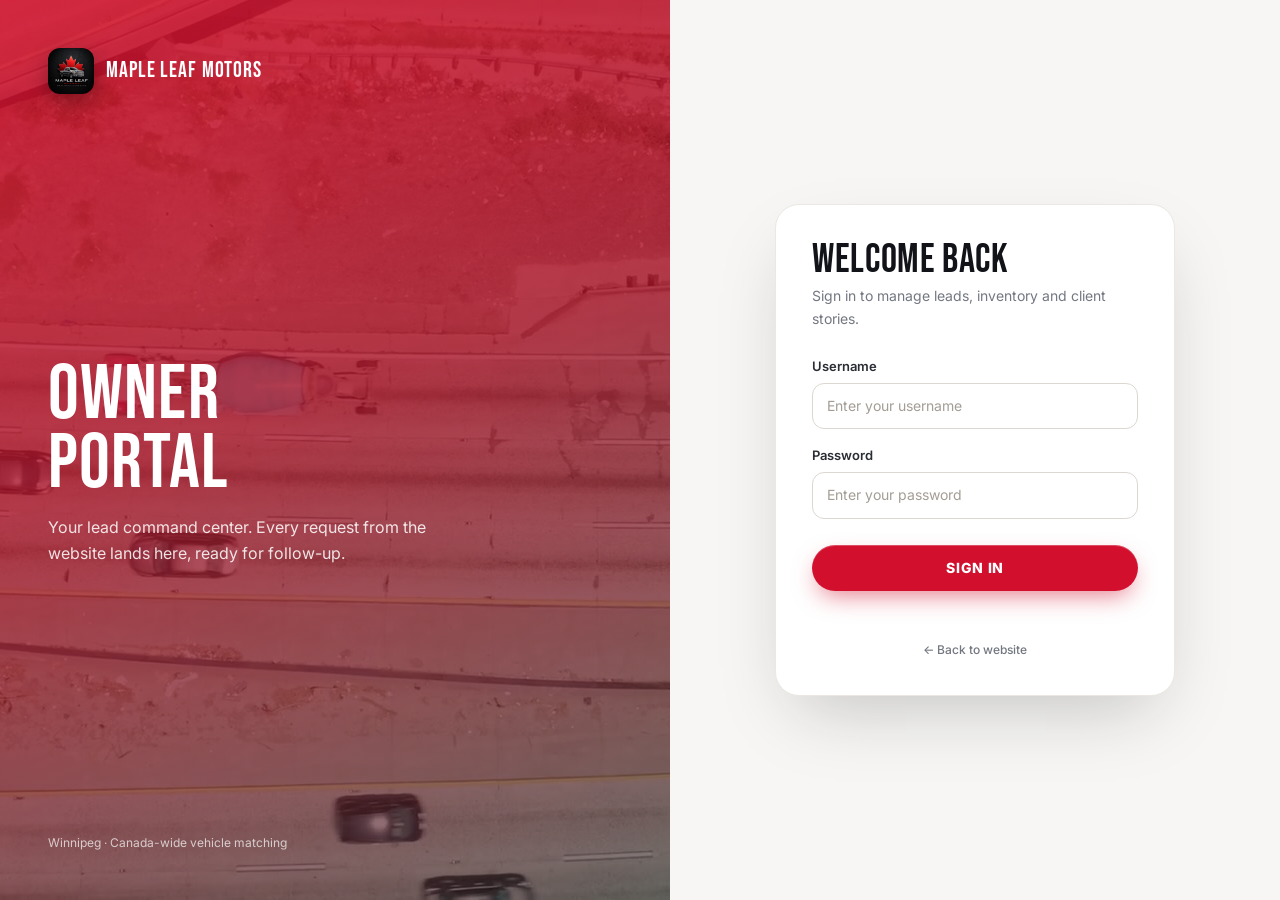
==== commit c15b073d: "Admin portal: modern dashboard layout - Sticky top bar with section title, lead search (press /), vi" ====
--- a/admin/index.html
+++ b/admin/index.html
@@ -7,7 +7,7 @@
 <title>Admin Login | Maple Leaf Motors</title>
 <link rel="stylesheet" href="../assets/css/styles.css?v=14">
 <link rel="stylesheet" href="../assets/css/design.css?v=14">
-<link rel="stylesheet" href="../assets/css/admin.css?v=14">
+<link rel="stylesheet" href="../assets/css/admin.css?v=15">
 <link rel="icon" href="../assets/images/maple-leaf-motors-logo.png">
 </head>
 <body>
--- a/assets/css/admin.css
+++ b/assets/css/admin.css
@@ -1,67 +1,120 @@
 /* =============================================
-   MAPLE LEAF MOTORS — Admin portal theme (Sept 2026)
-   Matches the public site: warm white, charcoal, Maple Leaf red.
+   MAPLE LEAF MOTORS — Admin portal, modern theme (Sept 2026)
+   Clean SaaS layout: Inter type, white surfaces, hairline borders,
+   Maple Leaf red as the single accent. Pairs with assets/js/admin-ui.js.
    Loads after the dashboard's inline <style>, so it wins on equal specificity.
    ============================================= */
 
 :root {
-  --a-bg: #f6f3ee;
+  --a-bg: #f7f6f4;
   --a-panel: #ffffff;
-  --a-line: #ebe5dd;
-  --a-line-2: #ddd5ca;
-  --a-ink: #16181d;
-  --a-text: #3b3f47;
-  --a-muted: #6b7079;
+  --a-line: #ebe8e3;
+  --a-line-2: #dcd8d1;
+  --a-ink: #111318;
+  --a-text: #3d414a;
+  --a-muted: #737780;
+  --a-faint: #a3a19c;
   --a-red: #d2102e;
-  --a-red-soft: #fdecee;
-  --a-shadow: 0 1px 2px rgba(22,24,29,.04), 0 8px 24px -10px rgba(22,24,29,.12);
-  --a-radius: 18px;
-}
-
-body { background: var(--a-bg) !important; color: var(--a-text); }
+  --a-red-hover: #b90d27;
+  --a-red-soft: #fdeef0;
+  --a-shadow: 0 1px 2px rgba(17,19,24,.04), 0 1px 3px rgba(17,19,24,.03);
+  --a-shadow-lg: 0 12px 32px -12px rgba(17,19,24,.18);
+  --a-radius: 14px;
+  --a-font: 'Inter', system-ui, -apple-system, 'Segoe UI', sans-serif;
+  --topbar-h: 64px;
+}
+
+body.admin-modern, body:has(.admin-shell) {
+  background: var(--a-bg) !important; color: var(--a-text);
+  font-family: var(--a-font); -webkit-font-smoothing: antialiased;
+}
 
 .admin-shell {
-  --ink: var(--a-ink); --ink-2: #2a2d34; --text: var(--a-text); --muted: var(--a-muted);
-  --line: var(--a-line); --line-2: var(--a-line-2); --bg: #faf8f5; --bg-2: #f3efe9; --brand: var(--a-red);
-  grid-template-columns: 256px 1fr !important;
+  --ink: var(--a-ink); --ink-2: #23262d; --text: var(--a-text); --muted: var(--a-muted);
+  --line: var(--a-line); --line-2: var(--a-line-2); --bg: #fbfaf8; --bg-2: #f3f1ed; --brand: var(--a-red);
+  --font-display: var(--a-font); --font-ui: var(--a-font); --font-body: var(--a-font);
+  grid-template-columns: 252px 1fr !important;
   background: var(--a-bg) !important; color: var(--a-text) !important;
+}
+.admin-shell h1, .admin-shell h2, .admin-shell h3, .admin-shell h4,
+.admin-modal h2, .admin-modal h3 {
+  font-family: var(--a-font) !important; letter-spacing: -.02em !important; text-transform: none !important;
+  color: var(--a-ink) !important; font-weight: 700 !important;
 }
 
 /* ── Sidebar ── */
 .sidebar {
   background: #fff !important; color: var(--a-ink) !important;
-  border-right: 1px solid var(--a-line) !important;
-  padding: 22px 16px !important;
-}
-.sidebar-brand { gap: 12px !important; margin-bottom: 6px !important; }
-.sidebar-brand img { width: 42px !important; height: 42px !important; border-radius: 12px !important; box-shadow: 0 4px 12px rgba(22,24,29,.18); }
-.sidebar-brand strong { color: var(--a-ink) !important; font-family: var(--font-display) !important; font-size: 20px !important; letter-spacing: .04em !important; }
-.sidebar-sub { color: var(--a-muted) !important; border-color: var(--a-line) !important; }
-.sidebar-section { color: #a39d95 !important; letter-spacing: .14em !important; }
+  border-right: 1px solid var(--a-line) !important; padding: 18px 14px 14px !important;
+}
+.sidebar-brand { gap: 11px !important; margin: 2px 6px 4px !important; }
+.sidebar-brand img { width: 36px !important; height: 36px !important; border-radius: 10px !important; box-shadow: 0 2px 6px rgba(17,19,24,.18); }
+.sidebar-brand strong {
+  color: var(--a-ink) !important; font-family: var(--a-font) !important; font-size: 15px !important;
+  font-weight: 700 !important; letter-spacing: -.01em !important; text-transform: none !important;
+}
+.sidebar-sub { color: var(--a-muted) !important; border-color: var(--a-line) !important; margin: 0 6px 12px !important; font-size: 12px !important; padding-bottom: 14px !important; }
+.sidebar-section { color: var(--a-faint) !important; font-size: 10.5px !important; letter-spacing: .08em !important; margin: 16px 0 4px 12px !important; }
 .sidebar-link {
-  color: #4a4f58 !important; font-weight: 600 !important; border-radius: 12px !important;
-  position: relative; transition: background .15s ease, color .15s ease !important;
-}
-.sidebar-link svg { opacity: .65 !important; }
-.sidebar-link:hover { background: #f6f3ee !important; color: var(--a-ink) !important; }
-.sidebar-link.active { background: var(--a-red-soft) !important; color: var(--a-red) !important; }
-.sidebar-link.active svg { opacity: 1 !important; stroke: var(--a-red); }
-.sidebar-link.active::before {
-  content: ""; position: absolute; left: -16px; top: 8px; bottom: 8px; width: 3px;
-  border-radius: 0 3px 3px 0; background: var(--a-red);
-}
-.sidebar-bottom { border-color: var(--a-line) !important; }
-.sidebar-bottom a, .sidebar-bottom button {
-  background: #faf8f5 !important; color: #4a4f58 !important; border: 1px solid var(--a-line) !important;
-}
-.sidebar-bottom a:hover, .sidebar-bottom button:hover { background: #fff !important; color: var(--a-ink) !important; border-color: var(--a-line-2) !important; }
-#logoutAdmin:hover { color: var(--a-red) !important; border-color: rgba(210,16,46,.3) !important; }
-#adminUserBadge { color: var(--a-muted) !important; }
-
-/* ── Main header ── */
-.main { padding: 32px 36px 72px !important; }
-.main-header h1 { font-family: var(--font-display) !important; font-size: 44px !important; line-height: .95 !important; letter-spacing: .01em !important; color: var(--a-ink) !important; }
-.main-header p { color: var(--a-muted) !important; font-size: 14px !important; }
+  color: #50545d !important; font-size: 13.5px !important; font-weight: 500 !important;
+  border-radius: 9px !important; padding: 8px 12px !important; gap: 10px !important; margin-bottom: 1px !important;
+  position: relative; transition: background .12s ease, color .12s ease !important;
+}
+.sidebar-link svg { width: 17px; height: 17px; opacity: .7 !important; }
+.sidebar-link:hover { background: #f5f3f0 !important; color: var(--a-ink) !important; }
+.sidebar-link.active { background: var(--a-red-soft) !important; color: var(--a-red) !important; font-weight: 600 !important; }
+.sidebar-link.active svg { opacity: 1 !important; }
+
+.sidebar-bottom { border-top: 1px solid var(--a-line) !important; margin-top: 12px !important; padding-top: 12px !important; gap: 10px !important; }
+#adminUserBadge { display: none !important; }
+.profile-card { display: flex; align-items: center; gap: 10px; padding: 8px 6px; }
+.profile-avatar, .topbar-avatar {
+  flex: none; width: 36px; height: 36px; border-radius: 50%; display: grid; place-items: center;
+  background: linear-gradient(135deg, #e0223f, #a60c24); color: #fff; font: 700 13px/1 var(--a-font); letter-spacing: .02em;
+}
+.profile-meta { min-width: 0; display: grid; }
+.profile-meta strong { color: var(--a-ink); font-size: 13.5px; font-weight: 600; overflow: hidden; text-overflow: ellipsis; white-space: nowrap; }
+.profile-meta span { color: var(--a-muted); font-size: 12px; }
+.profile-actions { display: grid; grid-template-columns: repeat(3, 1fr); gap: 6px; }
+.profile-actions a, .profile-actions button {
+  display: grid !important; place-items: center; gap: 3px; padding: 8px 4px !important;
+  background: #fff !important; color: #50545d !important; border: 1px solid var(--a-line) !important;
+  border-radius: 10px !important; font: 500 11px/1.1 var(--a-font) !important; cursor: pointer; text-align: center;
+}
+.profile-actions a:hover, .profile-actions button:hover { background: #f5f3f0 !important; color: var(--a-ink) !important; }
+.profile-actions #logoutAdmin:hover { color: var(--a-red) !important; border-color: rgba(210,16,46,.3) !important; background: var(--a-red-soft) !important; }
+
+/* ── Top bar ── */
+.main { padding: 0 32px 72px !important; }
+.topbar {
+  position: sticky; top: 0; z-index: 30; height: var(--topbar-h);
+  display: flex; align-items: center; gap: 14px; margin: 0 -32px 24px; padding: 0 32px;
+  background: rgba(247,246,244,.96); border-bottom: 1px solid var(--a-line);
+}
+.topbar-menu { display: none; border: 1px solid var(--a-line); background: #fff; border-radius: 10px; width: 38px; height: 38px; place-items: center; color: var(--a-ink); cursor: pointer; }
+.topbar-title { display: grid; line-height: 1.2; min-width: 0; }
+.topbar-crumb { color: var(--a-muted); font-size: 12px; }
+.topbar-title strong { color: var(--a-ink); font-size: 15px; font-weight: 600; white-space: nowrap; }
+.topbar-search {
+  margin-left: auto; display: flex; align-items: center; gap: 8px; width: min(380px, 40vw);
+  background: #fff; border: 1px solid var(--a-line); border-radius: 10px; padding: 0 10px; height: 38px; color: var(--a-faint);
+  transition: border-color .15s ease, box-shadow .15s ease;
+}
+.topbar-search:focus-within { border-color: var(--a-red); box-shadow: 0 0 0 3px rgba(210,16,46,.12); }
+.admin-shell .topbar-search input { border: 0 !important; box-shadow: none !important; background: transparent !important; padding: 0 !important; height: 36px; flex: 1; min-width: 0; font: 400 13.5px var(--a-font); color: var(--a-ink) !important; }
+.topbar-search kbd { font: 500 11px var(--a-font); color: var(--a-muted); border: 1px solid var(--a-line); border-radius: 5px; padding: 1px 6px; background: #fbfaf8; }
+.topbar-btn { display: inline-flex; align-items: center; gap: 7px; height: 38px; padding: 0 14px; border: 1px solid var(--a-line); background: #fff; border-radius: 10px; color: var(--a-ink); font: 500 13px var(--a-font); }
+.topbar-btn:hover { background: #f5f3f0; }
+.topbar-avatar { width: 34px; height: 34px; font-size: 12px; }
+
+/* ── Page header ── */
+.main-header { display: none !important; }
+.main-header h1 { font-size: 26px !important; line-height: 1.15 !important; margin: 0 0 4px !important; }
+.main-header p { color: var(--a-muted) !important; font-size: 13.5px !important; }
+.main-header p[data-sub]::after { content: " · " attr(data-sub); }
+
+/* The sidebar is the navigation now; the tab strip stays in the DOM for admin.js */
+.admin-shell > .main > .tabs { display: none !important; }
 
 /* ── Surfaces ── */
 .admin-shell .stat-card, .admin-shell .pipeline-visual, .admin-shell .lead-flow-card,
@@ -70,119 +123,195 @@
   background: var(--a-panel) !important; border: 1px solid var(--a-line) !important;
   border-radius: var(--a-radius) !important; box-shadow: var(--a-shadow) !important; color: var(--a-text) !important;
 }
-.admin-shell .lead-flow-card:hover { box-shadow: 0 2px 4px rgba(22,24,29,.05), 0 20px 40px -14px rgba(22,24,29,.2) !important; border-color: rgba(210,16,46,.25) !important; }
-.admin-shell h2, .admin-shell h3, .admin-shell h4 { color: var(--a-ink) !important; }
-.section-toolbar h2 { font-family: var(--font-display) !important; font-size: 28px !important; letter-spacing: .02em !important; }
-.section-toolbar p, .admin-help, .admin-shell .sub, .admin-shell .muted { color: var(--a-muted) !important; }
-
-/* Stat cards */
-.stat-grid { gap: 16px !important; }
-.stat-card { padding: 20px 22px !important; }
-.stat-card-accent { height: 4px !important; background: linear-gradient(90deg, var(--a-red), #ff5a3c) !important; }
-.stat-number, .lead-stat-card strong { font-family: var(--font-display) !important; font-size: 44px !important; font-weight: 400 !important; color: var(--a-ink) !important; letter-spacing: .01em; }
-.stat-label, .lead-stat-card span { color: var(--a-muted) !important; }
-.stat-delta.up { color: #1a7f45 !important; }
-
-/* ── Tabs & toggles ── */
-.admin-shell .tabs { background: #fff !important; border: 1px solid var(--a-line) !important; border-radius: 999px !important; padding: 5px !important; box-shadow: var(--a-shadow); }
-.admin-shell .tab { border-radius: 999px !important; color: #4a4f58 !important; font-weight: 600 !important; }
-.admin-shell .tab.active { background: var(--a-red) !important; color: #fff !important; box-shadow: 0 6px 14px -4px rgba(210,16,46,.5) !important; }
-.admin-shell .tab:hover:not(.active) { background: #f6f3ee !important; color: var(--a-ink) !important; }
-.admin-shell .view-btn { background: #fff !important; border: 1px solid var(--a-line) !important; color: #4a4f58 !important; }
-.admin-shell .view-btn.active { background: var(--a-ink) !important; color: #fff !important; border-color: var(--a-ink) !important; }
+.admin-shell .admin-card { padding: 20px 22px !important; }
+.admin-shell .lead-flow-card { transition: box-shadow .15s ease, border-color .15s ease !important; }
+.admin-shell .lead-flow-card:hover { box-shadow: var(--a-shadow-lg) !important; border-color: var(--a-line-2) !important; }
+.section-toolbar { margin-bottom: 16px !important; }
+.section-toolbar h2 { font-size: 18px !important; }
+.section-toolbar p, .admin-help, .admin-shell .sub, .admin-shell .muted { color: var(--a-muted) !important; font-size: 13px !important; }
+.admin-card h3, .admin-card h4, .pipeline-visual-title { font-size: 14px !important; font-weight: 600 !important; letter-spacing: -.01em !important; text-transform: none !important; color: var(--a-ink) !important; }
+
+/* ── KPI tiles ── */
+.stat-grid { gap: 16px !important; margin-bottom: 24px !important; }
+.stat-card { padding: 18px 20px !important; display: grid; grid-template-columns: 1fr auto; column-gap: 12px; align-items: start; }
+.stat-card > * { grid-column: 1; }
+.stat-card-accent { display: none !important; }
+.kpi-icon {
+  grid-column: 2 !important; grid-row: 1 / span 3; width: 38px; height: 38px; border-radius: 10px;
+  display: grid; place-items: center; background: var(--a-red-soft); color: var(--a-red);
+}
+.stat-card[data-tone="green"] .kpi-icon { background: #e8f6ee; color: #188048; }
+.stat-card[data-tone="blue"] .kpi-icon { background: #eaf1fd; color: #2458c6; }
+.stat-card[data-tone="amber"] .kpi-icon { background: #fdf4e3; color: #a86a04; }
+.stat-label { order: -1; grid-row: 1; color: var(--a-muted) !important; font: 500 13px var(--a-font) !important; text-transform: none !important; letter-spacing: 0 !important; }
+.stat-number, .lead-stat-card strong {
+  font-family: var(--a-font) !important; font-size: 30px !important; font-weight: 700 !important;
+  letter-spacing: -.03em !important; color: var(--a-ink) !important; line-height: 1.1 !important; margin: 6px 0 4px !important;
+}
+.stat-delta { font: 500 12px var(--a-font) !important; color: var(--a-muted) !important; }
+.stat-delta.up { color: #188048 !important; }
+.lead-stat-strip { gap: 12px !important; }
+.lead-stat-card { padding: 14px 16px !important; }
+.lead-stat-card strong { font-size: 22px !important; margin: 0 !important; }
+.lead-stat-card span { color: var(--a-muted) !important; font: 500 12px var(--a-font) !important; text-transform: none !important; letter-spacing: 0 !important; }
 
 /* ── Buttons ── */
-.admin-shell .btn { border-radius: 999px !important; }
+.admin-shell .btn, .admin-modal .btn {
+  border-radius: 10px !important; text-transform: none !important; letter-spacing: 0 !important;
+  font: 600 13px/1 var(--a-font) !important; min-height: 36px !important; padding: 0 14px !important;
+  box-shadow: none !important; transform: none !important;
+}
+.admin-shell .btn:not(.btn-outline):not(.light) { background: var(--a-red) !important; color: #fff !important; }
+.admin-shell .btn:not(.btn-outline):not(.light):hover { background: var(--a-red-hover) !important; }
 .admin-shell .btn.btn-outline, .admin-shell .btn.light, .admin-shell .btn.small.light {
-  background: #fff !important; color: var(--a-ink) !important; border: 1.5px solid var(--a-line-2) !important; box-shadow: none !important;
-}
-.admin-shell .btn.btn-outline:hover, .admin-shell .btn.light:hover { border-color: var(--a-ink) !important; }
+  background: #fff !important; color: var(--a-ink) !important; border: 1px solid var(--a-line-2) !important;
+}
+.admin-shell .btn.btn-outline:hover, .admin-shell .btn.light:hover { background: #f5f3f0 !important; }
+.admin-shell .btn::after { display: none !important; }
+.admin-shell .view-toggle { background: #efece8 !important; border-radius: 10px !important; padding: 3px !important; gap: 2px !important; border: 0 !important; }
+.admin-shell .view-btn { background: transparent !important; border: 0 !important; color: var(--a-muted) !important; border-radius: 8px !important; font: 600 12.5px var(--a-font) !important; }
+.admin-shell .view-btn.active { background: #fff !important; color: var(--a-ink) !important; box-shadow: 0 1px 3px rgba(17,19,24,.12) !important; }
 
 /* ── Tables ── */
 .admin-shell .table-wrap { border-radius: var(--a-radius); }
-.admin-shell .table { overflow: hidden; }
+.admin-shell .table { overflow: hidden; border-collapse: separate !important; border-spacing: 0 !important; }
 .admin-shell .table th {
-  background: #faf8f5 !important; color: var(--a-muted) !important; border-color: var(--a-line) !important;
-  font-size: 11px !important; letter-spacing: .1em !important; text-transform: uppercase;
-}
-.admin-shell .table td { border-color: #f1ece5 !important; color: var(--a-text) !important; }
-.admin-shell .table tr:hover td { background: #fdfbf8 !important; }
-.admin-shell .lead-row-new { background: #fff8ef !important; }
-.admin-shell .muted-row { background: #faf8f5 !important; opacity: .7; }
+  background: #fbfaf8 !important; color: var(--a-muted) !important; border-bottom: 1px solid var(--a-line) !important;
+  font: 600 11.5px var(--a-font) !important; letter-spacing: .02em !important; text-transform: none !important; padding: 11px 14px !important;
+}
+.admin-shell .table td { border-bottom: 1px solid #f1eee9 !important; color: var(--a-text) !important; font-size: 13.5px; padding: 14px !important; vertical-align: top; }
+.admin-shell .table tr:last-child td { border-bottom: 0 !important; }
+.admin-shell .table tbody tr:hover td { background: #fcfbf9 !important; }
+.admin-shell .lead-row-new td:first-child { box-shadow: inset 3px 0 0 var(--a-red); }
+.admin-shell .lead-row-new { background: transparent !important; }
+.admin-shell .muted-row { background: #fbfaf8 !important; opacity: .7; }
+.admin-shell .table td.lead-cell { position: relative; padding-left: 60px !important; }
+.lead-avatar {
+  position: absolute; left: 14px; top: 14px; width: 34px; height: 34px; border-radius: 50%;
+  display: grid; place-items: center; font: 600 12px var(--a-font); color: hsl(var(--h, 350) 55% 32%);
+  background: hsl(var(--h, 350) 70% 93%);
+}
+.lead-cell strong { color: var(--a-ink) !important; font-weight: 600 !important; }
 
 /* ── Forms ── */
 .admin-shell input, .admin-shell select, .admin-shell textarea,
-.admin-shell .lead-filters input, .admin-shell .lead-filters select,
-.admin-shell .admin-card input, .admin-shell .admin-card textarea, .admin-shell .admin-card select,
-.admin-shell .payment-field input, .admin-shell .payment-field select,
 .admin-modal input, .admin-modal textarea, .admin-modal select {
-  background: #fff !important; border: 1.5px solid var(--a-line-2) !important; color: var(--a-ink) !important; border-radius: 12px !important;
-}
+  background: #fff !important; border: 1px solid var(--a-line-2) !important; color: var(--a-ink) !important;
+  border-radius: 10px !important; font: 400 13.5px var(--a-font) !important; min-height: 38px; box-shadow: none !important;
+}
+.admin-shell textarea, .admin-modal textarea { padding: 10px 12px !important; line-height: 1.5 !important; }
 .admin-shell input:focus, .admin-shell select:focus, .admin-shell textarea:focus,
 .admin-modal input:focus, .admin-modal textarea:focus, .admin-modal select:focus {
-  border-color: var(--a-red) !important; box-shadow: 0 0 0 4px rgba(210,16,46,.12) !important; outline: none;
-}
-.admin-shell input::placeholder, .admin-shell textarea::placeholder, .admin-modal input::placeholder { color: #a39d95 !important; }
-.admin-shell label { color: #2a2d34 !important; }
+  border-color: var(--a-red) !important; box-shadow: 0 0 0 3px rgba(210,16,46,.12) !important; outline: none;
+}
+.admin-shell input::placeholder, .admin-shell textarea::placeholder, .admin-modal input::placeholder { color: var(--a-faint) !important; }
+.admin-shell label { color: var(--a-ink) !important; font: 500 12.5px var(--a-font) !important; }
+.lead-filters { gap: 10px !important; margin-bottom: 14px !important; }
+
+/* Status selects become coloured pills */
+.admin-shell select.status-select {
+  appearance: none; -webkit-appearance: none; border-radius: 999px !important; min-height: 30px !important;
+  padding: 4px 30px 4px 12px !important; font: 600 12px var(--a-font) !important; border: 0 !important; width: auto !important;
+  background: #f1eee9 url("data:image/svg+xml,%3Csvg xmlns='http://www.w3.org/2000/svg' width='10' height='6'%3E%3Cpath d='M1 1l4 4 4-4' fill='none' stroke='%23737780' stroke-width='1.5'/%3E%3C/svg%3E") no-repeat right 11px center !important;
+}
+.admin-shell select.status-select[data-value="NEW-LEAD"]              { background-color: var(--a-red-soft) !important; color: var(--a-red) !important; }
+.admin-shell select.status-select[data-value="CONTACTED"]             { background-color: #e5f6f4 !important; color: #0f766e !important; }
+.admin-shell select.status-select[data-value="APPLICATION-SENT"]      { background-color: #fdf3e1 !important; color: #a16207 !important; }
+.admin-shell select.status-select[data-value="DEALERTRACK-SUBMITTED"] { background-color: #fff0e5 !important; color: #c2410c !important; }
+.admin-shell select.status-select[data-value="APPROVED"]              { background-color: #e7f6ed !important; color: #188048 !important; }
+.admin-shell select.status-select[data-value="NEEDS-COSIGNER"]        { background-color: #fdeef3 !important; color: #be185d !important; }
+.admin-shell select.status-select[data-value="VEHICLE-SELECTED"]      { background-color: #e6f5f9 !important; color: #0e7490 !important; }
+.admin-shell select.status-select[data-value="DELIVERED"]             { background-color: #dcf7e4 !important; color: #14532d !important; }
+.admin-shell select.status-select[data-value="LOST"]                  { background-color: #efece8 !important; color: #737780 !important; }
 
 /* ── Pipeline / funnel ── */
-.pipeline-visual-title { color: var(--a-muted) !important; }
-.admin-shell .funnel-bar-track { background: #f3efe9 !important; height: 12px !important; }
-.funnel-bar-label, .funnel-bar-count { color: var(--a-ink) !important; }
-.bar-new       { background: var(--a-red) !important; }
-.bar-contacted { background: #0ea5a4 !important; }
-.bar-appsent   { background: #e3a008 !important; }
-.bar-dealer    { background: #f97316 !important; }
-.bar-approved  { background: #22a45d !important; }
-.bar-cosigner  { background: #e8577a !important; }
-.bar-vehicle   { background: #0891b2 !important; }
-.bar-delivered { background: #15803d !important; }
-.bar-lost      { background: #b8b2a9 !important; }
-.admin-shell .kanban-lane { background: #f3efe9 !important; border: 1px solid var(--a-line) !important; border-radius: var(--a-radius) !important; }
-.lane-header { color: var(--a-ink) !important; }
-.lane-count { background: #fff !important; color: var(--a-ink) !important; }
+.admin-shell .funnel-bar-track { background: #f1eee9 !important; height: 8px !important; }
+.funnel-bar-label { color: var(--a-text) !important; font: 500 12.5px var(--a-font) !important; }
+.funnel-bar-count { color: var(--a-ink) !important; font: 600 13px var(--a-font) !important; }
+.bar-new { background: var(--a-red) !important; }       .bar-contacted { background: #14b8a6 !important; }
+.bar-appsent { background: #eab308 !important; }        .bar-dealer { background: #f97316 !important; }
+.bar-approved { background: #22c55e !important; }       .bar-cosigner { background: #ec4899 !important; }
+.bar-vehicle { background: #06b6d4 !important; }        .bar-delivered { background: #15803d !important; }
+.bar-lost { background: #c4c0ba !important; }
+.admin-shell .kanban-board { gap: 12px !important; }
+.admin-shell .kanban-lane { background: #f1eee9 !important; border: 0 !important; border-radius: var(--a-radius) !important; padding: 10px !important; }
+.lane-header { color: var(--a-ink) !important; font: 600 12.5px var(--a-font) !important; text-transform: none !important; letter-spacing: 0 !important; }
+.lane-count { background: #fff !important; color: var(--a-muted) !important; border-radius: 999px !important; font: 600 11px var(--a-font) !important; }
+.admin-shell .lead-mini { box-shadow: 0 1px 2px rgba(17,19,24,.06) !important; }
 .conv-stage { border-color: var(--a-line) !important; }
-.conv-stage-num { color: var(--a-ink) !important; font-family: var(--font-display) !important; }
-
-/* ── Status chips: no purple, one colour per stage ── */
-.status-badge, .status-chip { border-radius: 999px !important; font-weight: 700 !important; }
-.status-NEW-LEAD              { background: var(--a-red-soft) !important; color: var(--a-red) !important; }
-.status-CONTACTED             { background: #e6f7f6 !important; color: #0f766e !important; }
-.status-APPLICATION-SENT      { background: #fdf3e1 !important; color: #a16207 !important; }
-.status-DEALERTRACK-SUBMITTED { background: #fff1e6 !important; color: #c2410c !important; }
-.status-APPROVED              { background: #e8f7ee !important; color: #1a7f45 !important; }
-.status-NEEDS-COSIGNER        { background: #fdeef2 !important; color: #be185d !important; }
-.status-VEHICLE-SELECTED      { background: #e6f6fa !important; color: #0e7490 !important; }
-.status-DELIVERED             { background: #dcfce7 !important; color: #14532d !important; }
-.status-LOST                  { background: #f1ece5 !important; color: #6b7079 !important; }
-.admin-shell .status-chip { background: #f3efe9 !important; color: #4a4f58 !important; }
-.admin-shell .status-chip.ok { background: #e8f7ee !important; color: #1a7f45 !important; }
+.conv-stage-num { color: var(--a-ink) !important; font: 700 24px var(--a-font) !important; letter-spacing: -.02em; }
+.conv-stage-label { color: var(--a-muted) !important; font: 500 12px var(--a-font) !important; text-transform: none !important; letter-spacing: 0 !important; }
+
+/* ── Chips ── */
+.status-badge, .status-chip { border-radius: 999px !important; font: 600 11.5px var(--a-font) !important; text-transform: none !important; letter-spacing: 0 !important; }
+.status-NEW-LEAD { background: var(--a-red-soft) !important; color: var(--a-red) !important; }
+.status-CONTACTED { background: #e5f6f4 !important; color: #0f766e !important; }
+.status-APPLICATION-SENT { background: #fdf3e1 !important; color: #a16207 !important; }
+.status-DEALERTRACK-SUBMITTED { background: #fff0e5 !important; color: #c2410c !important; }
+.status-APPROVED { background: #e7f6ed !important; color: #188048 !important; }
+.status-NEEDS-COSIGNER { background: #fdeef3 !important; color: #be185d !important; }
+.status-VEHICLE-SELECTED { background: #e6f5f9 !important; color: #0e7490 !important; }
+.status-DELIVERED { background: #dcf7e4 !important; color: #14532d !important; }
+.status-LOST { background: #efece8 !important; color: #737780 !important; }
+.admin-shell .status-chip { background: #f1eee9 !important; color: #50545d !important; }
+.admin-shell .status-chip.ok { background: #e7f6ed !important; color: #188048 !important; }
 .admin-shell .status-chip.warn { background: #fdf3e1 !important; color: #a16207 !important; }
-.admin-shell .badge-source { background: #eef4ff !important; color: #1e40af !important; }
-.admin-shell .lead-detail-pill { background: #f6f3ee !important; color: var(--a-text) !important; border: 1px solid var(--a-line); }
-.live-status-dot { background: #e8f7ee !important; color: #1a7f45 !important; }
+.admin-shell .badge-source { background: #eef3fd !important; color: #2458c6 !important; font: 600 11px var(--a-font) !important; }
+.admin-shell .lead-detail-pill { background: #f5f3f0 !important; color: var(--a-text) !important; border: 0 !important; font: 500 12px var(--a-font) !important; }
+.live-status-dot { background: #e7f6ed !important; color: #188048 !important; }
+.admin-shell code { background: #f5f3f0; border-radius: 6px; padding: 1px 5px; font-size: 12px; }
 
 /* ── Inventory, clients, payments ── */
-.admin-shell .inventory-thumb { background: #f3efe9 !important; border: 1px solid var(--a-line) !important; border-radius: 12px !important; }
-.admin-shell .payment-result { background: #faf8f5 !important; border: 1px solid var(--a-line) !important; color: var(--a-ink) !important; }
-.admin-shell .payment-result strong { color: var(--a-ink) !important; }
-.client-preview img { border-color: var(--a-line) !important; }
+.admin-shell .inventory-thumb { background: #f1eee9 !important; border: 0 !important; border-radius: 10px !important; }
+.admin-shell .payment-result { background: #fbfaf8 !important; border: 1px solid var(--a-line) !important; color: var(--a-ink) !important; border-radius: 12px !important; }
+.admin-shell .payment-result strong { color: var(--a-ink) !important; font-family: var(--a-font) !important; font-weight: 700 !important; }
+.client-preview img { border-color: var(--a-line) !important; border-radius: 8px !important; }
 
 /* ── Modals ── */
-.modal-backdrop { background: rgba(22,24,29,.45) !important; }
-.admin-modal { background: #fff !important; border: 1px solid var(--a-line) !important; color: var(--a-text) !important; border-radius: 22px !important; box-shadow: 0 40px 90px -20px rgba(22,24,29,.35) !important; }
+.modal-backdrop { background: rgba(17,19,24,.4) !important; }
+.admin-modal { background: #fff !important; border: 1px solid var(--a-line) !important; color: var(--a-text) !important; border-radius: 18px !important; box-shadow: 0 40px 90px -20px rgba(17,19,24,.35) !important; }
 .admin-modal-head { border-color: var(--a-line) !important; }
-.admin-modal-head h2, .admin-modal-head h3 { font-family: var(--font-display) !important; color: var(--a-ink) !important; }
-.admin-modal-actions { background: #faf8f5 !important; border-color: var(--a-line) !important; }
-
-/* ── Small screens ── */
+.admin-modal-actions { background: #fbfaf8 !important; border-color: var(--a-line) !important; }
+
+/* ── Tablet / phone: sidebar becomes a slide-out drawer ── */
+@media (max-width: 1100px) {
+  .stat-grid { grid-template-columns: repeat(2, 1fr) !important; }
+  .topbar-btn span { display: none; }
+}
 @media (max-width: 900px) {
   .admin-shell { grid-template-columns: 1fr !important; }
-  .sidebar { position: relative !important; height: auto !important; border-right: 0 !important; border-bottom: 1px solid var(--a-line) !important; }
-  .sidebar-link.active::before { display: none; }
-  .main { padding: 22px 16px 60px !important; }
-  .stat-grid { grid-template-columns: repeat(2, 1fr) !important; }
-}
+  .sidebar {
+    position: fixed !important; inset: 0 auto 0 0 !important; width: 270px !important; height: 100vh !important; z-index: 60;
+    transform: translateX(-100%); transition: transform .25s ease; box-shadow: 0 0 40px rgba(17,19,24,.2);
+  }
+  body.drawer-open .sidebar { transform: none; }
+  .sidebar { flex-direction: column !important; flex-wrap: nowrap !important; gap: 0 !important; overflow-y: auto !important; padding: 18px 14px 14px !important; }
+  .sidebar-brand, .sidebar-sub, .sidebar-bottom { display: flex !important; }
+  .sidebar-sub { display: block !important; }
+  .sidebar-bottom { flex-direction: column !important; }
+  .sidebar-section { display: block !important; }
+  .sidebar-spacer { display: block !important; flex: 1 !important; }
+  .sidebar-link { width: 100% !important; padding: 10px 12px !important; }
+  .drawer-scrim { position: fixed; inset: 0; z-index: 55; background: rgba(17,19,24,.35); opacity: 0; pointer-events: none; transition: opacity .2s ease; }
+  body.drawer-open .drawer-scrim { opacity: 1; pointer-events: auto; }
+  .main { padding: 0 16px 60px !important; }
+  .topbar { margin: 0 -16px 18px; padding: 0 16px; gap: 10px; }
+  .topbar-menu { display: grid; }
+  .topbar-search { width: auto; flex: 1; }
+  .topbar-search kbd, .topbar-title, .topbar-btn { display: none; }
+  .main-header h1 { font-size: 22px !important; }
+  .admin-shell .table th { position: static; }
+}
+@media (max-width: 520px) {
+  .stat-grid { grid-template-columns: 1fr 1fr !important; gap: 10px !important; }
+  .stat-card { padding: 14px !important; }
+  .kpi-icon { display: none; }
+  .lead-stat-strip { grid-template-columns: 1fr 1fr !important; }
+  .stat-number { font-size: 24px !important; }
+}
+
+.stat-card .stat-number { grid-row: 2; }
+.stat-card .stat-delta { grid-row: 3; }
 
 /* =============================================
    Login page
